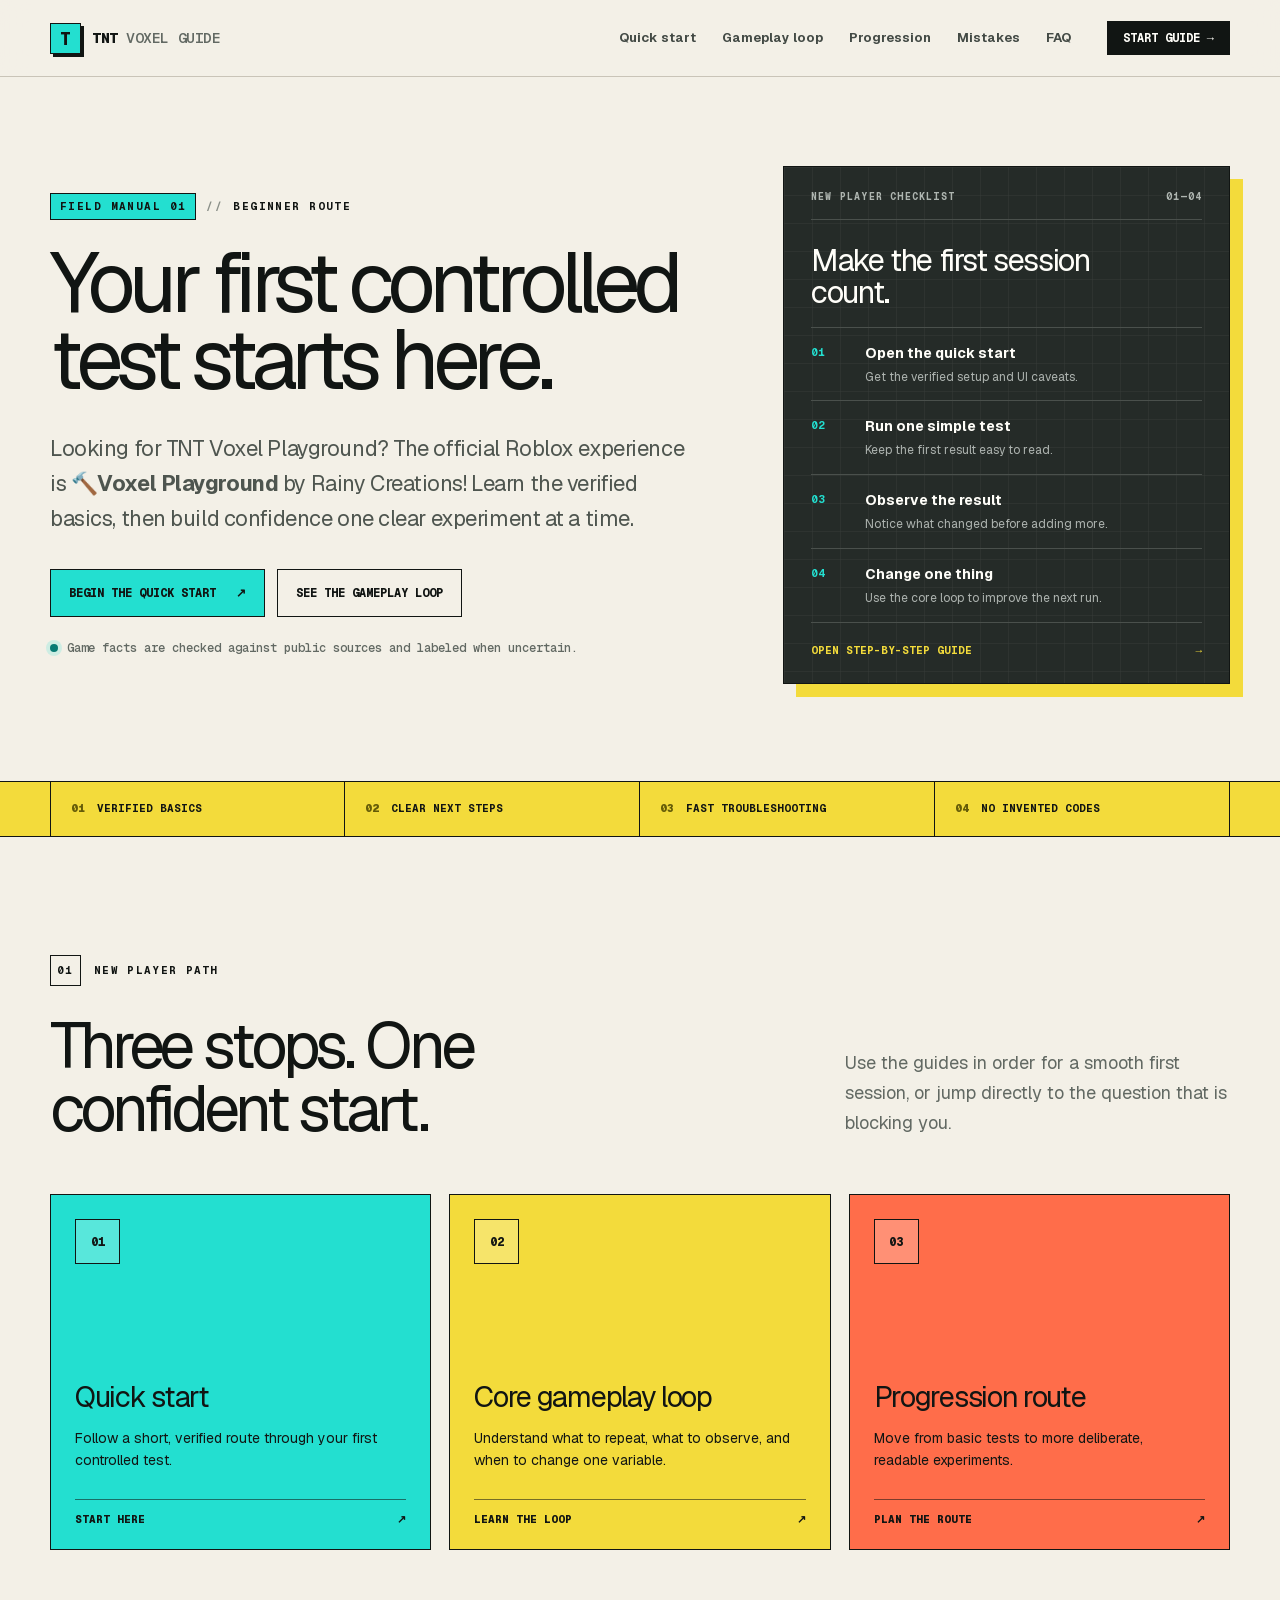
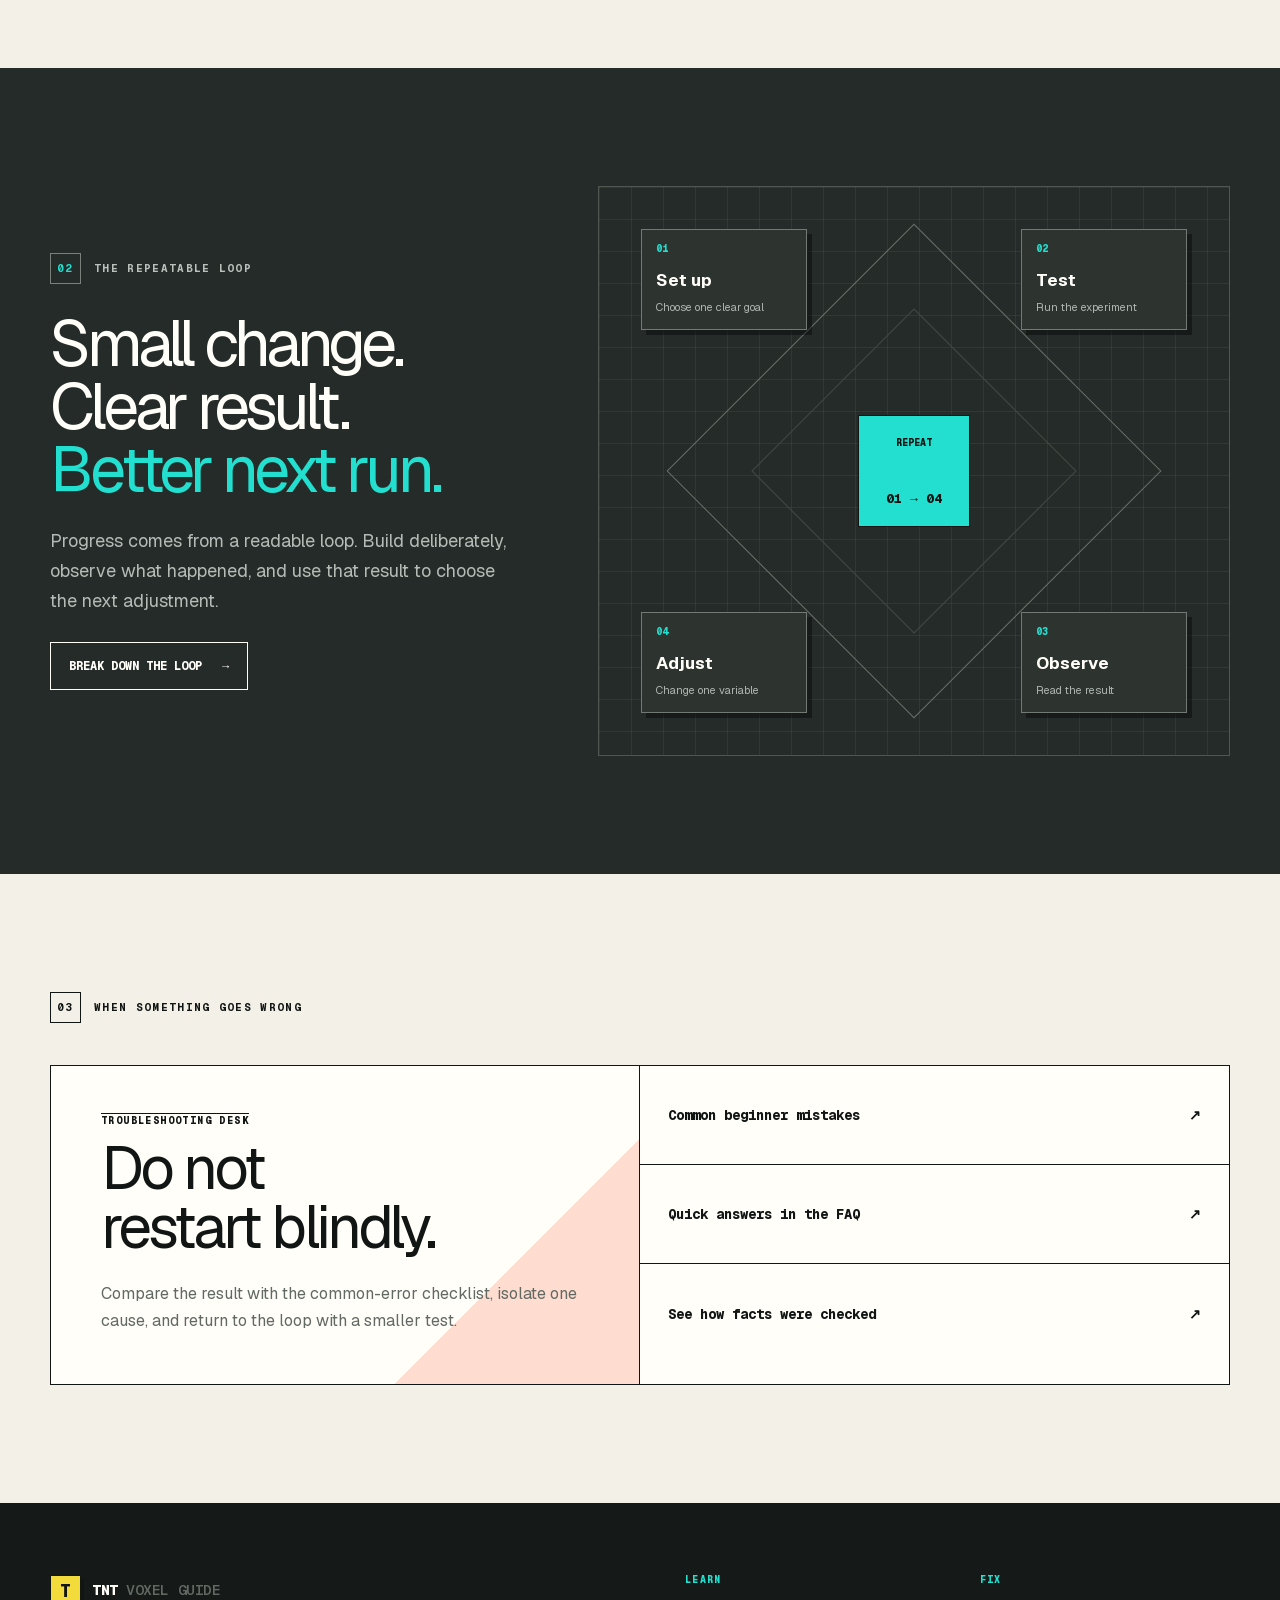
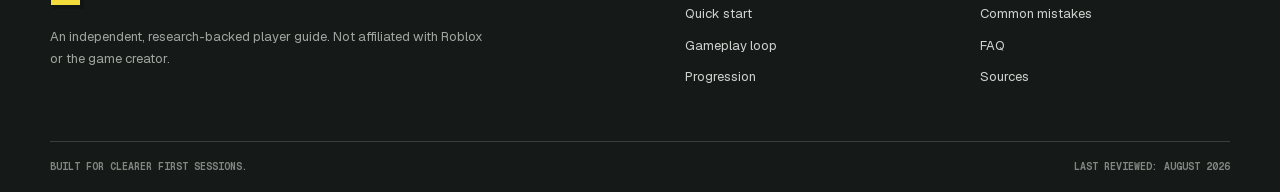
==== index.html @ 9cadee36 "deploy: publish TNT Voxel Playground guide" ====
<!DOCTYPE html><html lang="en"><head><meta charSet="utf-8"/><meta name="viewport" content="width=device-width, initial-scale=1"/><link rel="preload" href="/_next/static/media/797e433ab948586e-s.p.08e28id.o-okb.woff2" as="font" crossorigin="" type="font/woff2"/><link rel="preload" href="/_next/static/media/caa3a2e1cccd8315-s.p.09~u27dqhyhd6.woff2" as="font" crossorigin="" type="font/woff2"/><link rel="stylesheet" href="/_next/static/chunks/0y._sju4bj_2o.css" data-precedence="next"/><link rel="preload" as="script" fetchPriority="low" href="/_next/static/chunks/045g~0~zva_mv.js"/><script src="/_next/static/chunks/0dgq26a5_oy.a.js" async=""></script><script src="/_next/static/chunks/10u3y4bw1ayzs.js" async=""></script><script src="/_next/static/chunks/0au83~zq0~0pf.js" async=""></script><script src="/_next/static/chunks/turbopack-0brplz~x1vn87.js" async=""></script><script src="/_next/static/chunks/13h-0fd.p-1ga.js" async=""></script><script src="/_next/static/chunks/0d3shmwh5_nmn.js" async=""></script><meta name="next-size-adjust" content=""/><title>TNT Voxel Playground Beginner Guide</title><meta name="description" content="A research-backed beginner guide to TNT Voxel Playground, with a quick start, gameplay loop, progression path, common mistakes, and FAQ."/><meta name="keywords" content="TNT Voxel Playground,TNT Voxel Playground guide,TNT Voxel Playground wiki,TNT Voxel Playground beginner guide"/><meta name="robots" content="index, follow"/><link rel="canonical" href="https://tnt-voxel-playground.wiki/"/><meta property="og:title" content="TNT Voxel Playground Beginner Guide"/><meta property="og:description" content="Start with the verified basics, understand the core loop, and avoid common early mistakes."/><meta property="og:url" content="https://tnt-voxel-playground.wiki/"/><meta property="og:site_name" content="TNT Voxel Playground Wiki"/><meta property="og:image" content="https://tnt-voxel-playground.wiki/og.png"/><meta property="og:image:width" content="1672"/><meta property="og:image:height" content="941"/><meta property="og:image:alt" content="TNT Voxel Playground Beginner Field Guide"/><meta property="og:type" content="website"/><meta name="twitter:card" content="summary_large_image"/><meta name="twitter:title" content="TNT Voxel Playground Beginner Guide"/><meta name="twitter:description" content="A practical, research-backed route from first session to confident experiments."/><meta name="twitter:image" content="https://tnt-voxel-playground.wiki/og.png"/><script src="/_next/static/chunks/03~yq9q893hmn.js" noModule=""></script></head><body class="geist_a71539c9-module__T19VSG__variable geist_mono_8d43a2aa-module__8Li5zG__variable antialiased"><div hidden=""><!--$--><!--/$--></div><script type="application/ld+json">{"@context":"https://schema.org","@type":"WebSite","name":"TNT Voxel Playground Wiki","url":"https://tnt-voxel-playground.wiki/","description":"An independent, research-backed beginner guide to the Roblox experience 🔨Voxel Playground by Rainy Creations!"}</script><a class="skip-link" href="#main-content">Skip to guide</a><header class="site-header"><div class="shell header-inner"><a class="wordmark" aria-label="TNT Voxel Playground Wiki home" href="/"><span class="wordmark-mark" aria-hidden="true">T</span><span>TNT <b>Voxel Guide</b></span></a><nav class="desktop-nav" aria-label="Main navigation"><a href="/quick-start/">Quick start</a><a href="/gameplay-loop/">Gameplay loop</a><a href="/progression/">Progression</a><a href="/mistakes/">Mistakes</a><a href="/faq/">FAQ</a></nav><a class="header-cta" href="/quick-start/">Start guide <span aria-hidden="true">→</span></a></div><nav class="mobile-nav shell" aria-label="Mobile navigation"><a href="/quick-start/">Quick start</a><a href="/gameplay-loop/">Gameplay loop</a><a href="/progression/">Progression</a><a href="/mistakes/">Mistakes</a><a href="/faq/">FAQ</a></nav></header><main id="main-content"><section class="hero shell"><div class="hero-copy"><div class="eyebrow"><span>Field Manual 01</span><span>Beginner route</span></div><h1>Your first controlled test starts here.</h1><p class="hero-lede">Looking for TNT Voxel Playground? The official Roblox experience is <strong>🔨Voxel Playground</strong> by Rainy Creations! Learn the verified basics, then build confidence one clear experiment at a time.</p><div class="button-row"><a class="button button-primary" href="/quick-start/">Begin the quick start <span aria-hidden="true">↗</span></a><a class="button button-secondary" href="/gameplay-loop/">See the gameplay loop</a></div><p class="verification-line"><span class="status-dot" aria-hidden="true"></span>Game facts are checked against public sources and labeled when uncertain.</p></div><aside class="start-card" aria-labelledby="start-card-title"><div class="panel-topline"><span>New player checklist</span><span>01—04</span></div><h2 id="start-card-title">Make the first session count.</h2><ol class="checklist"><li><span>01</span><div><b>Open the quick start</b><small>Get the verified setup and UI caveats.</small></div></li><li><span>02</span><div><b>Run one simple test</b><small>Keep the first result easy to read.</small></div></li><li><span>03</span><div><b>Observe the result</b><small>Notice what changed before adding more.</small></div></li><li><span>04</span><div><b>Change one thing</b><small>Use the core loop to improve the next run.</small></div></li></ol><a class="text-link" href="/quick-start/">Open step-by-step guide <span aria-hidden="true">→</span></a></aside></section><section class="signal-band" aria-label="Guide features"><div class="shell signal-grid"><span><b>01</b> Verified basics</span><span><b>02</b> Clear next steps</span><span><b>03</b> Fast troubleshooting</span><span><b>04</b> No invented codes</span></div></section><section class="section shell" id="start-path"><div class="section-label"><span>01</span><b>New player path</b></div><div class="section-heading split-heading"><h2>Three stops. One confident start.</h2><p>Use the guides in order for a smooth first session, or jump directly to the question that is blocking you.</p></div><div class="path-grid"><a class="path-card path-cyan" href="/quick-start/"><div class="path-number">01</div><div><h3>Quick start</h3><p>Follow a short, verified route through your first controlled test.</p></div><span class="path-cta">Start here<!-- --> <b aria-hidden="true">↗</b></span></a><a class="path-card path-yellow" href="/gameplay-loop/"><div class="path-number">02</div><div><h3>Core gameplay loop</h3><p>Understand what to repeat, what to observe, and when to change one variable.</p></div><span class="path-cta">Learn the loop<!-- --> <b aria-hidden="true">↗</b></span></a><a class="path-card path-coral" href="/progression/"><div class="path-number">03</div><div><h3>Progression route</h3><p>Move from basic tests to more deliberate, readable experiments.</p></div><span class="path-cta">Plan the route<!-- --> <b aria-hidden="true">↗</b></span></a></div></section><section class="section section-dark"><div class="shell loop-layout"><div><div class="section-label inverted"><span>02</span><b>The repeatable loop</b></div><div class="section-heading"><h2>Small change.<br/>Clear result.<br/><em>Better next run.</em></h2><p>Progress comes from a readable loop. Build deliberately, observe what happened, and use that result to choose the next adjustment.</p></div><a class="button button-light" href="/gameplay-loop/">Break down the loop <span aria-hidden="true">→</span></a></div><div class="loop-diagram" role="img" aria-label="A four-step loop: set up, test, observe, adjust"><div class="loop-center"><span>Repeat</span><b>01 → 04</b></div><div class="loop-node node-1"><span>01</span><b>Set up</b><small>Choose one clear goal</small></div><div class="loop-node node-2"><span>02</span><b>Test</b><small>Run the experiment</small></div><div class="loop-node node-3"><span>03</span><b>Observe</b><small>Read the result</small></div><div class="loop-node node-4"><span>04</span><b>Adjust</b><small>Change one variable</small></div></div></div></section><section class="section shell"><div class="section-label"><span>03</span><b>When something goes wrong</b></div><div class="trouble-card"><div class="trouble-copy"><p class="overline">Troubleshooting desk</p><h2>Do not restart blindly.</h2><p>Compare the result with the common-error checklist, isolate one cause, and return to the loop with a smaller test.</p></div><div class="trouble-links"><a href="/mistakes/"><span>Common beginner mistakes</span><b aria-hidden="true">↗</b></a><a href="/faq/"><span>Quick answers in the FAQ</span><b aria-hidden="true">↗</b></a><a href="/sources/"><span>See how facts were checked</span><b aria-hidden="true">↗</b></a></div></div></section></main><!--$--><!--/$--><footer class="site-footer"><div class="shell footer-grid"><div><a class="wordmark footer-mark" href="/"><span class="wordmark-mark" aria-hidden="true">T</span><span>TNT <b>Voxel Guide</b></span></a><p>An independent, research-backed player guide. Not affiliated with Roblox or the game creator.</p></div><div class="footer-links"><div><b>Learn</b><a href="/quick-start/">Quick start</a><a href="/gameplay-loop/">Gameplay loop</a><a href="/progression/">Progression</a></div><div><b>Fix</b><a href="/mistakes/">Common mistakes</a><a href="/faq/">FAQ</a><a href="/sources/">Sources</a></div></div></div><div class="shell footer-bottom"><span>Built for clearer first sessions.</span><span>Last reviewed: August 2026</span></div></footer><script src="/_next/static/chunks/045g~0~zva_mv.js" id="_R_" async=""></script><script>(self.__next_f=self.__next_f||[]).push([0])</script><script>self.__next_f.push([1,"1:\"$Sreact.fragment\"\n2:I[22016,[\"/_next/static/chunks/13h-0fd.p-1ga.js\",\"/_next/static/chunks/0d3shmwh5_nmn.js\"],\"\"]\n3:I[39756,[\"/_next/static/chunks/13h-0fd.p-1ga.js\",\"/_next/static/chunks/0d3shmwh5_nmn.js\"],\"default\"]\n4:I[37457,[\"/_next/static/chunks/13h-0fd.p-1ga.js\",\"/_next/static/chunks/0d3shmwh5_nmn.js\"],\"default\"]\na:I[68027,[\"/_next/static/chunks/13h-0fd.p-1ga.js\",\"/_next/static/chunks/0d3shmwh5_nmn.js\"],\"default\",1]\n:HL[\"/_next/static/chunks/0y._sju4bj_2o.css\",\"style\"]\n:HL[\"/_next/static/media/797e433ab948586e-s.p.08e28id.o-okb.woff2\",\"font\",{\"crossOrigin\":\"\",\"type\":\"font/woff2\"}]\n:HL[\"/_next/static/media/caa3a2e1cccd8315-s.p.09~u27dqhyhd6.woff2\",\"font\",{\"crossOrigin\":\"\",\"type\":\"font/woff2\"}]\n"])</script><script>self.__next_f.push([1,"0:{\"P\":null,\"c\":[\"\",\"\"],\"q\":\"\",\"i\":false,\"f\":[[[\"\",{\"children\":[\"__PAGE__\",{}]},\"$undefined\",\"$undefined\",16],[[\"$\",\"$1\",\"c\",{\"children\":[[[\"$\",\"link\",\"0\",{\"rel\":\"stylesheet\",\"href\":\"/_next/static/chunks/0y._sju4bj_2o.css\",\"precedence\":\"next\",\"crossOrigin\":\"$undefined\",\"nonce\":\"$undefined\"}],[\"$\",\"script\",\"script-0\",{\"src\":\"/_next/static/chunks/13h-0fd.p-1ga.js\",\"async\":true,\"nonce\":\"$undefined\"}],[\"$\",\"script\",\"script-1\",{\"src\":\"/_next/static/chunks/0d3shmwh5_nmn.js\",\"async\":true,\"nonce\":\"$undefined\"}]],[\"$\",\"html\",null,{\"lang\":\"en\",\"children\":[\"$\",\"body\",null,{\"className\":\"geist_a71539c9-module__T19VSG__variable geist_mono_8d43a2aa-module__8Li5zG__variable antialiased\",\"children\":[[\"$\",\"script\",null,{\"type\":\"application/ld+json\",\"dangerouslySetInnerHTML\":{\"__html\":\"{\\\"@context\\\":\\\"https://schema.org\\\",\\\"@type\\\":\\\"WebSite\\\",\\\"name\\\":\\\"TNT Voxel Playground Wiki\\\",\\\"url\\\":\\\"https://tnt-voxel-playground.wiki/\\\",\\\"description\\\":\\\"An independent, research-backed beginner guide to the Roblox experience 🔨Voxel Playground by Rainy Creations!\\\"}\"}}],[\"$\",\"a\",null,{\"className\":\"skip-link\",\"href\":\"#main-content\",\"children\":\"Skip to guide\"}],[\"$\",\"header\",null,{\"className\":\"site-header\",\"children\":[[\"$\",\"div\",null,{\"className\":\"shell header-inner\",\"children\":[[\"$\",\"$L2\",null,{\"className\":\"wordmark\",\"href\":\"/\",\"aria-label\":\"TNT Voxel Playground Wiki home\",\"children\":[[\"$\",\"span\",null,{\"className\":\"wordmark-mark\",\"aria-hidden\":\"true\",\"children\":\"T\"}],[\"$\",\"span\",null,{\"children\":[\"TNT \",[\"$\",\"b\",null,{\"children\":\"Voxel Guide\"}]]}]]}],[\"$\",\"nav\",null,{\"className\":\"desktop-nav\",\"aria-label\":\"Main navigation\",\"children\":[[\"$\",\"$L2\",\"/quick-start\",{\"href\":\"/quick-start\",\"children\":\"Quick start\"}],[\"$\",\"$L2\",\"/gameplay-loop\",{\"href\":\"/gameplay-loop\",\"children\":\"Gameplay loop\"}],[\"$\",\"$L2\",\"/progression\",{\"href\":\"/progression\",\"children\":\"Progression\"}],[\"$\",\"$L2\",\"/mistakes\",{\"href\":\"/mistakes\",\"children\":\"Mistakes\"}],[\"$\",\"$L2\",\"/faq\",{\"href\":\"/faq\",\"children\":\"FAQ\"}]]}],[\"$\",\"$L2\",null,{\"className\":\"header-cta\",\"href\":\"/quick-start\",\"children\":[\"Start guide \",[\"$\",\"span\",null,{\"aria-hidden\":\"true\",\"children\":\"→\"}]]}]]}],[\"$\",\"nav\",null,{\"className\":\"mobile-nav shell\",\"aria-label\":\"Mobile navigation\",\"children\":[[\"$\",\"$L2\",\"/quick-start\",{\"href\":\"/quick-start\",\"children\":\"Quick start\"}],[\"$\",\"$L2\",\"/gameplay-loop\",{\"href\":\"/gameplay-loop\",\"children\":\"Gameplay loop\"}],[\"$\",\"$L2\",\"/progression\",{\"href\":\"/progression\",\"children\":\"Progression\"}],[\"$\",\"$L2\",\"/mistakes\",{\"href\":\"/mistakes\",\"children\":\"Mistakes\"}],[\"$\",\"$L2\",\"/faq\",{\"href\":\"/faq\",\"children\":\"FAQ\"}]]}]]}],[\"$\",\"$L3\",null,{\"parallelRouterKey\":\"children\",\"error\":\"$undefined\",\"errorStyles\":\"$undefined\",\"errorScripts\":\"$undefined\",\"template\":[\"$\",\"$L4\",null,{}],\"templateStyles\":\"$undefined\",\"templateScripts\":\"$undefined\",\"notFound\":[[[\"$\",\"title\",null,{\"children\":\"404: This page could not be found.\"}],[\"$\",\"div\",null,{\"style\":{\"fontFamily\":\"system-ui,\\\"Segoe UI\\\",Roboto,Helvetica,Arial,sans-serif,\\\"Apple Color Emoji\\\",\\\"Segoe UI Emoji\\\"\",\"height\":\"100vh\",\"textAlign\":\"center\",\"display\":\"flex\",\"flexDirection\":\"column\",\"alignItems\":\"center\",\"justifyContent\":\"center\"},\"children\":[\"$\",\"div\",null,{\"children\":[[\"$\",\"style\",null,{\"dangerouslySetInnerHTML\":{\"__html\":\"body{color:#000;background:#fff;margin:0}.next-error-h1{border-right:1px solid rgba(0,0,0,.3)}@media (prefers-color-scheme:dark){body{color:#fff;background:#000}.next-error-h1{border-right:1px solid rgba(255,255,255,.3)}}\"}}],[\"$\",\"h1\",null,{\"className\":\"next-error-h1\",\"style\":{\"display\":\"inline-block\",\"margin\":\"0 20px 0 0\",\"padding\":\"0 23px 0 0\",\"fontSize\":24,\"fontWeight\":500,\"verticalAlign\":\"top\",\"lineHeight\":\"49px\"},\"children\":404}],[\"$\",\"div\",null,{\"style\":{\"display\":\"inline-block\"},\"children\":[\"$\",\"h2\",null,{\"style\":{\"fontSize\":14,\"fontWeight\":400,\"lineHeight\":\"49px\",\"margin\":0},\"children\":\"This page could not be found.\"}]}]]}]}]],[]],\"forbidden\":\"$undefined\",\"unauthorized\":\"$undefined\"}],[\"$\",\"footer\",null,{\"className\":\"site-footer\",\"children\":[[\"$\",\"div\",null,{\"className\":\"shell footer-grid\",\"children\":[[\"$\",\"div\",null,{\"children\":[[\"$\",\"$L2\",null,{\"className\":\"wordmark footer-mark\",\"href\":\"/\",\"children\":[[\"$\",\"span\",null,{\"className\":\"wordmark-mark\",\"aria-hidden\":\"true\",\"children\":\"T\"}],[\"$\",\"span\",null,{\"children\":[\"TNT \",[\"$\",\"b\",null,{\"children\":\"Voxel Guide\"}]]}]]}],[\"$\",\"p\",null,{\"children\":\"An independent, research-backed player guide. Not affiliated with Roblox or the game creator.\"}]]}],[\"$\",\"div\",null,{\"className\":\"footer-links\",\"children\":[[\"$\",\"div\",null,{\"children\":[[\"$\",\"b\",null,{\"children\":\"Learn\"}],[\"$\",\"$L2\",null,{\"href\":\"/quick-start\",\"children\":\"Quick start\"}],[\"$\",\"$L2\",null,{\"href\":\"/gameplay-loop\",\"children\":\"Gameplay loop\"}],\"$L5\"]}],\"$L6\"]}]]}],\"$L7\"]}]]}]}]]}],{\"children\":[\"$L8\",{},null,false,null]},null,false,null],\"$L9\",false]],\"m\":\"$undefined\",\"G\":[\"$a\",[\"$Lb\"]],\"S\":true,\"h\":null,\"s\":\"$undefined\",\"l\":\"$undefined\",\"p\":\"$undefined\",\"d\":\"$undefined\",\"b\":\"ycoaXmbEL2CIJA_mZjIv6\"}\n"])</script><script>self.__next_f.push([1,"12:I[97367,[\"/_next/static/chunks/13h-0fd.p-1ga.js\",\"/_next/static/chunks/0d3shmwh5_nmn.js\"],\"ViewportBoundary\"]\n14:I[97367,[\"/_next/static/chunks/13h-0fd.p-1ga.js\",\"/_next/static/chunks/0d3shmwh5_nmn.js\"],\"MetadataBoundary\"]\n15:\"$Sreact.suspense\"\n5:[\"$\",\"$L2\",null,{\"href\":\"/progression\",\"children\":\"Progression\"}]\n6:[\"$\",\"div\",null,{\"children\":[[\"$\",\"b\",null,{\"children\":\"Fix\"}],[\"$\",\"$L2\",null,{\"href\":\"/mistakes\",\"children\":\"Common mistakes\"}],[\"$\",\"$L2\",null,{\"href\":\"/faq\",\"children\":\"FAQ\"}],[\"$\",\"$L2\",null,{\"href\":\"/sources\",\"children\":\"Sources\"}]]}]\n7:[\"$\",\"div\",null,{\"className\":\"shell footer-bottom\",\"children\":[[\"$\",\"span\",null,{\"children\":\"Built for clearer first sessions.\"}],[\"$\",\"span\",null,{\"children\":\"Last reviewed: August 2026\"}]]}]\n"])</script><script>self.__next_f.push([1,"8:[\"$\",\"$1\",\"c\",{\"children\":[[\"$\",\"main\",null,{\"id\":\"main-content\",\"children\":[[\"$\",\"section\",null,{\"className\":\"hero shell\",\"children\":[[\"$\",\"div\",null,{\"className\":\"hero-copy\",\"children\":[[\"$\",\"div\",null,{\"className\":\"eyebrow\",\"children\":[[\"$\",\"span\",null,{\"children\":\"Field Manual 01\"}],[\"$\",\"span\",null,{\"children\":\"Beginner route\"}]]}],[\"$\",\"h1\",null,{\"children\":\"Your first controlled test starts here.\"}],[\"$\",\"p\",null,{\"className\":\"hero-lede\",\"children\":[\"Looking for TNT Voxel Playground? The official Roblox experience is \",[\"$\",\"strong\",null,{\"children\":\"🔨Voxel Playground\"}],\" by Rainy Creations! Learn the verified basics, then build confidence one clear experiment at a time.\"]}],[\"$\",\"div\",null,{\"className\":\"button-row\",\"children\":[[\"$\",\"$L2\",null,{\"className\":\"button button-primary\",\"href\":\"/quick-start\",\"children\":[\"Begin the quick start \",[\"$\",\"span\",null,{\"aria-hidden\":\"true\",\"children\":\"↗\"}]]}],[\"$\",\"$L2\",null,{\"className\":\"button button-secondary\",\"href\":\"/gameplay-loop\",\"children\":\"See the gameplay loop\"}]]}],[\"$\",\"p\",null,{\"className\":\"verification-line\",\"children\":[[\"$\",\"span\",null,{\"className\":\"status-dot\",\"aria-hidden\":\"true\"}],\"Game facts are checked against public sources and labeled when uncertain.\"]}]]}],[\"$\",\"aside\",null,{\"className\":\"start-card\",\"aria-labelledby\":\"start-card-title\",\"children\":[[\"$\",\"div\",null,{\"className\":\"panel-topline\",\"children\":[[\"$\",\"span\",null,{\"children\":\"New player checklist\"}],[\"$\",\"span\",null,{\"children\":\"01—04\"}]]}],[\"$\",\"h2\",null,{\"id\":\"start-card-title\",\"children\":\"Make the first session count.\"}],[\"$\",\"ol\",null,{\"className\":\"checklist\",\"children\":[[\"$\",\"li\",null,{\"children\":[[\"$\",\"span\",null,{\"children\":\"01\"}],[\"$\",\"div\",null,{\"children\":[[\"$\",\"b\",null,{\"children\":\"Open the quick start\"}],[\"$\",\"small\",null,{\"children\":\"Get the verified setup and UI caveats.\"}]]}]]}],[\"$\",\"li\",null,{\"children\":[[\"$\",\"span\",null,{\"children\":\"02\"}],[\"$\",\"div\",null,{\"children\":[[\"$\",\"b\",null,{\"children\":\"Run one simple test\"}],[\"$\",\"small\",null,{\"children\":\"Keep the first result easy to read.\"}]]}]]}],[\"$\",\"li\",null,{\"children\":[[\"$\",\"span\",null,{\"children\":\"03\"}],[\"$\",\"div\",null,{\"children\":[[\"$\",\"b\",null,{\"children\":\"Observe the result\"}],[\"$\",\"small\",null,{\"children\":\"Notice what changed before adding more.\"}]]}]]}],[\"$\",\"li\",null,{\"children\":[[\"$\",\"span\",null,{\"children\":\"04\"}],[\"$\",\"div\",null,{\"children\":[[\"$\",\"b\",null,{\"children\":\"Change one thing\"}],[\"$\",\"small\",null,{\"children\":\"Use the core loop to improve the next run.\"}]]}]]}]]}],[\"$\",\"$L2\",null,{\"className\":\"text-link\",\"href\":\"/quick-start\",\"children\":[\"Open step-by-step guide \",[\"$\",\"span\",null,{\"aria-hidden\":\"true\",\"children\":\"→\"}]]}]]}]]}],[\"$\",\"section\",null,{\"className\":\"signal-band\",\"aria-label\":\"Guide features\",\"children\":[\"$\",\"div\",null,{\"className\":\"shell signal-grid\",\"children\":[[\"$\",\"span\",null,{\"children\":[[\"$\",\"b\",null,{\"children\":\"01\"}],\" Verified basics\"]}],[\"$\",\"span\",null,{\"children\":[[\"$\",\"b\",null,{\"children\":\"02\"}],\" Clear next steps\"]}],[\"$\",\"span\",null,{\"children\":[[\"$\",\"b\",null,{\"children\":\"03\"}],\" Fast troubleshooting\"]}],[\"$\",\"span\",null,{\"children\":[[\"$\",\"b\",null,{\"children\":\"04\"}],\" No invented codes\"]}]]}]}],[\"$\",\"section\",null,{\"className\":\"section shell\",\"id\":\"start-path\",\"children\":[[\"$\",\"div\",null,{\"className\":\"section-label\",\"children\":[[\"$\",\"span\",null,{\"children\":\"01\"}],[\"$\",\"b\",null,{\"children\":\"New player path\"}]]}],[\"$\",\"div\",null,{\"className\":\"section-heading split-heading\",\"children\":[[\"$\",\"h2\",null,{\"children\":\"Three stops. One confident start.\"}],[\"$\",\"p\",null,{\"children\":\"Use the guides in order for a smooth first session, or jump directly to the question that is blocking you.\"}]]}],[\"$\",\"div\",null,{\"className\":\"path-grid\",\"children\":[[\"$\",\"$L2\",\"/quick-start\",{\"className\":\"path-card path-cyan\",\"href\":\"/quick-start\",\"children\":[[\"$\",\"div\",null,{\"className\":\"path-number\",\"children\":\"01\"}],[\"$\",\"div\",null,{\"children\":[[\"$\",\"h3\",null,{\"children\":\"Quick start\"}],[\"$\",\"p\",null,{\"children\":\"Follow a short, verified route through your first controlled test.\"}]]}],[\"$\",\"span\",null,{\"className\":\"path-cta\",\"children\":[\"Start here\",\" \",[\"$\",\"b\",null,{\"aria-hidden\":\"true\",\"children\":\"↗\"}]]}]]}],[\"$\",\"$L2\",\"/gameplay-loop\",{\"className\":\"path-card path-yellow\",\"href\":\"/gameplay-loop\",\"children\":[[\"$\",\"div\",null,{\"className\":\"path-number\",\"children\":\"02\"}],[\"$\",\"div\",null,{\"children\":[[\"$\",\"h3\",null,{\"children\":\"Core gameplay loop\"}],[\"$\",\"p\",null,{\"children\":\"Understand what to repeat, what to observe, and when to change one variable.\"}]]}],[\"$\",\"span\",null,{\"className\":\"path-cta\",\"children\":[\"Learn the loop\",\" \",[\"$\",\"b\",null,{\"aria-hidden\":\"true\",\"children\":\"↗\"}]]}]]}],[\"$\",\"$L2\",\"/progression\",{\"className\":\"path-card path-coral\",\"href\":\"/progression\",\"children\":[\"$Lc\",\"$Ld\",\"$Le\"]}]]}]]}],\"$Lf\",\"$L10\"]}],null,\"$L11\"]}]\n"])</script><script>self.__next_f.push([1,"9:[\"$\",\"$1\",\"h\",{\"children\":[null,[\"$\",\"$L12\",null,{\"children\":\"$L13\"}],[\"$\",\"div\",null,{\"hidden\":true,\"children\":[\"$\",\"$L14\",null,{\"children\":[\"$\",\"$15\",null,{\"name\":\"Next.Metadata\",\"children\":\"$L16\"}]}]}],[\"$\",\"meta\",null,{\"name\":\"next-size-adjust\",\"content\":\"\"}]]}]\nb:[\"$\",\"link\",\"0\",{\"rel\":\"stylesheet\",\"href\":\"/_next/static/chunks/0y._sju4bj_2o.css\",\"precedence\":\"next\",\"crossOrigin\":\"$undefined\",\"nonce\":\"$undefined\"}]\n"])</script><script>self.__next_f.push([1,"17:I[97367,[\"/_next/static/chunks/13h-0fd.p-1ga.js\",\"/_next/static/chunks/0d3shmwh5_nmn.js\"],\"OutletBoundary\"]\nc:[\"$\",\"div\",null,{\"className\":\"path-number\",\"children\":\"03\"}]\nd:[\"$\",\"div\",null,{\"children\":[[\"$\",\"h3\",null,{\"children\":\"Progression route\"}],[\"$\",\"p\",null,{\"children\":\"Move from basic tests to more deliberate, readable experiments.\"}]]}]\ne:[\"$\",\"span\",null,{\"className\":\"path-cta\",\"children\":[\"Plan the route\",\" \",[\"$\",\"b\",null,{\"aria-hidden\":\"true\",\"children\":\"↗\"}]]}]\n"])</script><script>self.__next_f.push([1,"f:[\"$\",\"section\",null,{\"className\":\"section section-dark\",\"children\":[\"$\",\"div\",null,{\"className\":\"shell loop-layout\",\"children\":[[\"$\",\"div\",null,{\"children\":[[\"$\",\"div\",null,{\"className\":\"section-label inverted\",\"children\":[[\"$\",\"span\",null,{\"children\":\"02\"}],[\"$\",\"b\",null,{\"children\":\"The repeatable loop\"}]]}],[\"$\",\"div\",null,{\"className\":\"section-heading\",\"children\":[[\"$\",\"h2\",null,{\"children\":[\"Small change.\",[\"$\",\"br\",null,{}],\"Clear result.\",[\"$\",\"br\",null,{}],[\"$\",\"em\",null,{\"children\":\"Better next run.\"}]]}],[\"$\",\"p\",null,{\"children\":\"Progress comes from a readable loop. Build deliberately, observe what happened, and use that result to choose the next adjustment.\"}]]}],[\"$\",\"$L2\",null,{\"className\":\"button button-light\",\"href\":\"/gameplay-loop\",\"children\":[\"Break down the loop \",[\"$\",\"span\",null,{\"aria-hidden\":\"true\",\"children\":\"→\"}]]}]]}],[\"$\",\"div\",null,{\"className\":\"loop-diagram\",\"role\":\"img\",\"aria-label\":\"A four-step loop: set up, test, observe, adjust\",\"children\":[[\"$\",\"div\",null,{\"className\":\"loop-center\",\"children\":[[\"$\",\"span\",null,{\"children\":\"Repeat\"}],[\"$\",\"b\",null,{\"children\":\"01 → 04\"}]]}],[\"$\",\"div\",null,{\"className\":\"loop-node node-1\",\"children\":[[\"$\",\"span\",null,{\"children\":\"01\"}],[\"$\",\"b\",null,{\"children\":\"Set up\"}],[\"$\",\"small\",null,{\"children\":\"Choose one clear goal\"}]]}],[\"$\",\"div\",null,{\"className\":\"loop-node node-2\",\"children\":[[\"$\",\"span\",null,{\"children\":\"02\"}],[\"$\",\"b\",null,{\"children\":\"Test\"}],[\"$\",\"small\",null,{\"children\":\"Run the experiment\"}]]}],[\"$\",\"div\",null,{\"className\":\"loop-node node-3\",\"children\":[[\"$\",\"span\",null,{\"children\":\"03\"}],[\"$\",\"b\",null,{\"children\":\"Observe\"}],[\"$\",\"small\",null,{\"children\":\"Read the result\"}]]}],[\"$\",\"div\",null,{\"className\":\"loop-node node-4\",\"children\":[[\"$\",\"span\",null,{\"children\":\"04\"}],[\"$\",\"b\",null,{\"children\":\"Adjust\"}],[\"$\",\"small\",null,{\"children\":\"Change one variable\"}]]}]]}]]}]}]\n"])</script><script>self.__next_f.push([1,"10:[\"$\",\"section\",null,{\"className\":\"section shell\",\"children\":[[\"$\",\"div\",null,{\"className\":\"section-label\",\"children\":[[\"$\",\"span\",null,{\"children\":\"03\"}],[\"$\",\"b\",null,{\"children\":\"When something goes wrong\"}]]}],[\"$\",\"div\",null,{\"className\":\"trouble-card\",\"children\":[[\"$\",\"div\",null,{\"className\":\"trouble-copy\",\"children\":[[\"$\",\"p\",null,{\"className\":\"overline\",\"children\":\"Troubleshooting desk\"}],[\"$\",\"h2\",null,{\"children\":\"Do not restart blindly.\"}],[\"$\",\"p\",null,{\"children\":\"Compare the result with the common-error checklist, isolate one cause, and return to the loop with a smaller test.\"}]]}],[\"$\",\"div\",null,{\"className\":\"trouble-links\",\"children\":[[\"$\",\"$L2\",null,{\"href\":\"/mistakes\",\"children\":[[\"$\",\"span\",null,{\"children\":\"Common beginner mistakes\"}],[\"$\",\"b\",null,{\"aria-hidden\":\"true\",\"children\":\"↗\"}]]}],[\"$\",\"$L2\",null,{\"href\":\"/faq\",\"children\":[[\"$\",\"span\",null,{\"children\":\"Quick answers in the FAQ\"}],[\"$\",\"b\",null,{\"aria-hidden\":\"true\",\"children\":\"↗\"}]]}],[\"$\",\"$L2\",null,{\"href\":\"/sources\",\"children\":[[\"$\",\"span\",null,{\"children\":\"See how facts were checked\"}],[\"$\",\"b\",null,{\"aria-hidden\":\"true\",\"children\":\"↗\"}]]}]]}]]}]]}]\n11:[\"$\",\"$L17\",null,{\"children\":[\"$\",\"$15\",null,{\"name\":\"Next.MetadataOutlet\",\"children\":\"$@18\"}]}]\n"])</script><script>self.__next_f.push([1,"13:[[\"$\",\"meta\",\"0\",{\"charSet\":\"utf-8\"}],[\"$\",\"meta\",\"1\",{\"name\":\"viewport\",\"content\":\"width=device-width, initial-scale=1\"}]]\n"])</script><script>self.__next_f.push([1,"16:[[\"$\",\"title\",\"0\",{\"children\":\"TNT Voxel Playground Beginner Guide\"}],[\"$\",\"meta\",\"1\",{\"name\":\"description\",\"content\":\"A research-backed beginner guide to TNT Voxel Playground, with a quick start, gameplay loop, progression path, common mistakes, and FAQ.\"}],[\"$\",\"meta\",\"2\",{\"name\":\"keywords\",\"content\":\"TNT Voxel Playground,TNT Voxel Playground guide,TNT Voxel Playground wiki,TNT Voxel Playground beginner guide\"}],[\"$\",\"meta\",\"3\",{\"name\":\"robots\",\"content\":\"index, follow\"}],[\"$\",\"link\",\"4\",{\"rel\":\"canonical\",\"href\":\"https://tnt-voxel-playground.wiki/\"}],[\"$\",\"meta\",\"5\",{\"property\":\"og:title\",\"content\":\"TNT Voxel Playground Beginner Guide\"}],[\"$\",\"meta\",\"6\",{\"property\":\"og:description\",\"content\":\"Start with the verified basics, understand the core loop, and avoid common early mistakes.\"}],[\"$\",\"meta\",\"7\",{\"property\":\"og:url\",\"content\":\"https://tnt-voxel-playground.wiki/\"}],[\"$\",\"meta\",\"8\",{\"property\":\"og:site_name\",\"content\":\"TNT Voxel Playground Wiki\"}],[\"$\",\"meta\",\"9\",{\"property\":\"og:image\",\"content\":\"https://tnt-voxel-playground.wiki/og.png\"}],[\"$\",\"meta\",\"10\",{\"property\":\"og:image:width\",\"content\":\"1672\"}],[\"$\",\"meta\",\"11\",{\"property\":\"og:image:height\",\"content\":\"941\"}],[\"$\",\"meta\",\"12\",{\"property\":\"og:image:alt\",\"content\":\"TNT Voxel Playground Beginner Field Guide\"}],[\"$\",\"meta\",\"13\",{\"property\":\"og:type\",\"content\":\"website\"}],[\"$\",\"meta\",\"14\",{\"name\":\"twitter:card\",\"content\":\"summary_large_image\"}],[\"$\",\"meta\",\"15\",{\"name\":\"twitter:title\",\"content\":\"TNT Voxel Playground Beginner Guide\"}],[\"$\",\"meta\",\"16\",{\"name\":\"twitter:description\",\"content\":\"A practical, research-backed route from first session to confident experiments.\"}],[\"$\",\"meta\",\"17\",{\"name\":\"twitter:image\",\"content\":\"https://tnt-voxel-playground.wiki/og.png\"}]]\n"])</script><script>self.__next_f.push([1,"18:null\n"])</script></body></html>
---- _next/static/chunks/0y._sju4bj_2o.css ----
@font-face{font-family:Geist;font-style:normal;font-weight:100 900;font-display:swap;src:url(../media/fef07dbb0973bf53-s.12tyk43_3sh9u.woff2)format("woff2");unicode-range:U+460-52F,U+1C80-1C8A,U+20B4,U+2DE0-2DFF,U+A640-A69F,U+FE2E-FE2F}@font-face{font-family:Geist;font-style:normal;font-weight:100 900;font-display:swap;src:url(../media/8a480f0b521d4e75-s.0jzbimsg8vl84.woff2)format("woff2");unicode-range:U+301,U+400-45F,U+490-491,U+4B0-4B1,U+2116}@font-face{font-family:Geist;font-style:normal;font-weight:100 900;font-display:swap;src:url(../media/53b9e256198e5412-s.0-wfv7uh4i7h9.woff2)format("woff2");unicode-range:U+102-103,U+110-111,U+128-129,U+168-169,U+1A0-1A1,U+1AF-1B0,U+300-301,U+303-304,U+308-309,U+323,U+329,U+1EA0-1EF9,U+20AB}@font-face{font-family:Geist;font-style:normal;font-weight:100 900;font-display:swap;src:url(../media/7178b3e590c64307-s.0nx0ww8fni_q3.woff2)format("woff2");unicode-range:U+100-2BA,U+2BD-2C5,U+2C7-2CC,U+2CE-2D7,U+2DD-2FF,U+304,U+308,U+329,U+1D00-1DBF,U+1E00-1E9F,U+1EF2-1EFF,U+2020,U+20A0-20AB,U+20AD-20C0,U+2113,U+2C60-2C7F,U+A720-A7FF}@font-face{font-family:Geist;font-style:normal;font-weight:100 900;font-display:swap;src:url(../media/caa3a2e1cccd8315-s.p.09~u27dqhyhd6.woff2)format("woff2");unicode-range:U+??,U+131,U+152-153,U+2BB-2BC,U+2C6,U+2DA,U+2DC,U+304,U+308,U+329,U+2000-206F,U+20AC,U+2122,U+2191,U+2193,U+2212,U+2215,U+FEFF,U+FFFD}@font-face{font-family:Geist Fallback;src:local(Arial);ascent-override:95.94%;descent-override:28.16%;line-gap-override:0.0%;size-adjust:104.76%}.geist_a71539c9-module__T19VSG__className{font-family:Geist,Geist Fallback;font-style:normal}.geist_a71539c9-module__T19VSG__variable{--font-geist-sans:"Geist", "Geist Fallback"}
@font-face{font-family:Geist Mono;font-style:normal;font-weight:100 900;font-display:swap;src:url(../media/5ce348bf30bf5439-s.0zgw-jeven.3w.woff2)format("woff2");unicode-range:U+460-52F,U+1C80-1C8A,U+20B4,U+2DE0-2DFF,U+A640-A69F,U+FE2E-FE2F}@font-face{font-family:Geist Mono;font-style:normal;font-weight:100 900;font-display:swap;src:url(../media/4fa387ec64143e14-s.0wkzw~je483f-.woff2)format("woff2");unicode-range:U+301,U+400-45F,U+490-491,U+4B0-4B1,U+2116}@font-face{font-family:Geist Mono;font-style:normal;font-weight:100 900;font-display:swap;src:url(../media/6306c77e7c8268e4-s.0rhz0arwfsn~5.woff2)format("woff2");unicode-range:U+2000-2001,U+2004-2008,U+200A,U+23B8-23BD,U+2500-259F}@font-face{font-family:Geist Mono;font-style:normal;font-weight:100 900;font-display:swap;src:url(../media/7d817b4c03b0c5f1-s.0l76wvqk9d84w.woff2)format("woff2");unicode-range:U+102-103,U+110-111,U+128-129,U+168-169,U+1A0-1A1,U+1AF-1B0,U+300-301,U+303-304,U+308-309,U+323,U+329,U+1EA0-1EF9,U+20AB}@font-face{font-family:Geist Mono;font-style:normal;font-weight:100 900;font-display:swap;src:url(../media/bbc41e54d2fcbd21-s.0k4k9394f2q-k.woff2)format("woff2");unicode-range:U+100-2BA,U+2BD-2C5,U+2C7-2CC,U+2CE-2D7,U+2DD-2FF,U+304,U+308,U+329,U+1D00-1DBF,U+1E00-1E9F,U+1EF2-1EFF,U+2020,U+20A0-20AB,U+20AD-20C0,U+2113,U+2C60-2C7F,U+A720-A7FF}@font-face{font-family:Geist Mono;font-style:normal;font-weight:100 900;font-display:swap;src:url(../media/797e433ab948586e-s.p.08e28id.o-okb.woff2)format("woff2");unicode-range:U+??,U+131,U+152-153,U+2BB-2BC,U+2C6,U+2DA,U+2DC,U+304,U+308,U+329,U+2000-206F,U+20AC,U+2122,U+2191,U+2193,U+2212,U+2215,U+FEFF,U+FFFD}@font-face{font-family:Geist Mono Fallback;src:local(Arial);ascent-override:74.67%;descent-override:21.92%;line-gap-override:0.0%;size-adjust:134.59%}.geist_mono_8d43a2aa-module__8Li5zG__className{font-family:Geist Mono,Geist Mono Fallback;font-style:normal}.geist_mono_8d43a2aa-module__8Li5zG__variable{--font-geist-mono:"Geist Mono", "Geist Mono Fallback"}
@layer theme{:root,:host{--font-sans:ui-sans-serif, system-ui, sans-serif, "Apple Color Emoji", "Segoe UI Emoji", "Segoe UI Symbol", "Noto Color Emoji";--font-mono:ui-monospace, SFMono-Regular, Menlo, Monaco, Consolas, "Liberation Mono", "Courier New", monospace;--spacing:.25rem;--default-font-family:var(--font-sans);--default-mono-font-family:var(--font-mono)}}@layer base{*,:after,:before,::backdrop{box-sizing:border-box;border:0 solid;margin:0;padding:0}::file-selector-button{box-sizing:border-box;border:0 solid;margin:0;padding:0}html,:host{-webkit-text-size-adjust:100%;tab-size:4;line-height:1.5;font-family:var(--default-font-family,ui-sans-serif, system-ui, sans-serif, "Apple Color Emoji", "Segoe UI Emoji", "Segoe UI Symbol", "Noto Color Emoji");font-feature-settings:var(--default-font-feature-settings,normal);font-variation-settings:var(--default-font-variation-settings,normal);-webkit-tap-highlight-color:transparent}hr{height:0;color:inherit;border-top-width:1px}abbr:where([title]){-webkit-text-decoration:underline dotted;text-decoration:underline dotted}h1,h2,h3,h4,h5,h6{font-size:inherit;font-weight:inherit}a{color:inherit;-webkit-text-decoration:inherit;-webkit-text-decoration:inherit;-webkit-text-decoration:inherit;-webkit-text-decoration:inherit;text-decoration:inherit}b,strong{font-weight:bolder}code,kbd,samp,pre{font-family:var(--default-mono-font-family,ui-monospace, SFMono-Regular, Menlo, Monaco, Consolas, "Liberation Mono", "Courier New", monospace);font-feature-settings:var(--default-mono-font-feature-settings,normal);font-variation-settings:var(--default-mono-font-variation-settings,normal);font-size:1em}small{font-size:80%}sub,sup{vertical-align:baseline;font-size:75%;line-height:0;position:relative}sub{bottom:-.25em}sup{top:-.5em}table{text-indent:0;border-color:inherit;border-collapse:collapse}:-moz-focusring{outline:auto}progress{vertical-align:baseline}summary{display:list-item}ol,ul,menu{list-style:none}img,svg,video,canvas,audio,iframe,embed,object{vertical-align:middle;display:block}img,video{max-width:100%;height:auto}button,input,select,optgroup,textarea{font:inherit;font-feature-settings:inherit;font-variation-settings:inherit;letter-spacing:inherit;color:inherit;opacity:1;background-color:#0000;border-radius:0}::file-selector-button{font:inherit;font-feature-settings:inherit;font-variation-settings:inherit;letter-spacing:inherit;color:inherit;opacity:1;background-color:#0000;border-radius:0}:where(select:is([multiple],[size])) optgroup{font-weight:bolder}:where(select:is([multiple],[size])) optgroup option{padding-inline-start:20px}::file-selector-button{margin-inline-end:4px}::placeholder{opacity:1}@supports (not ((-webkit-appearance:-apple-pay-button))) or (contain-intrinsic-size:1px){::placeholder{color:currentColor}@supports (color:color-mix(in lab, red, red)){::placeholder{color:color-mix(in oklab, currentcolor 50%, transparent)}}}textarea{resize:vertical}::-webkit-search-decoration{-webkit-appearance:none}::-webkit-date-and-time-value{min-height:1lh;text-align:inherit}::-webkit-datetime-edit{display:inline-flex}::-webkit-datetime-edit-fields-wrapper{padding:0}::-webkit-datetime-edit{padding-block:0}::-webkit-datetime-edit-year-field{padding-block:0}::-webkit-datetime-edit-month-field{padding-block:0}::-webkit-datetime-edit-day-field{padding-block:0}::-webkit-datetime-edit-hour-field{padding-block:0}::-webkit-datetime-edit-minute-field{padding-block:0}::-webkit-datetime-edit-second-field{padding-block:0}::-webkit-datetime-edit-millisecond-field{padding-block:0}::-webkit-datetime-edit-meridiem-field{padding-block:0}::-webkit-calendar-picker-indicator{line-height:1}:-moz-ui-invalid{box-shadow:none}button,input:where([type=button],[type=reset],[type=submit]){appearance:button}::file-selector-button{appearance:button}::-webkit-inner-spin-button{height:auto}::-webkit-outer-spin-button{height:auto}[hidden]:where(:not([hidden=until-found])){display:none!important}}@layer components;@layer utilities{.visible{visibility:visible}.fixed{position:fixed}.start{inset-inline-start:var(--spacing)}.end{inset-inline-end:var(--spacing)}.isolate{isolation:isolate}.block{display:block}.hidden{display:none}.table{display:table}.overline{text-decoration-line:overline}.antialiased{-webkit-font-smoothing:antialiased;-moz-osx-font-smoothing:grayscale}}:root{--ink:#111513;--ink-soft:#252b28;--paper:#f3f0e7;--paper-deep:#e8e3d7;--line:#c9c4b8;--muted:#626963;--cyan:#23dfd0;--cyan-deep:#087b74;--yellow:#f3db3b;--coral:#ff6d4a;--white:#fffef9}*{box-sizing:border-box}html{--lightningcss-light:initial;--lightningcss-dark: ;color-scheme:light;scroll-behavior:smooth;scroll-padding-top:104px}body{color:var(--ink);background:var(--paper);font-family:var(--font-geist-sans), Arial, sans-serif;-webkit-font-smoothing:antialiased;margin:0}a{color:inherit;text-decoration:none}button,a{touch-action:manipulation;-webkit-tap-highlight-color:#087b742e}a:focus-visible{outline:3px solid var(--cyan-deep);outline-offset:4px}::selection{background:var(--cyan);color:var(--ink)}.shell{width:min(1180px,100% - 48px);margin-inline:auto}.skip-link{z-index:100;background:var(--yellow);color:var(--ink);padding:10px 14px;font-weight:800;position:fixed;top:12px;left:12px;transform:translateY(-150%)}.skip-link:focus-visible{transform:translateY(0)}.site-header{z-index:30;border-bottom:1px solid var(--line);-webkit-backdrop-filter:blur(14px);backdrop-filter:blur(14px);background:#f3f0e7f0;position:sticky;top:0}.header-inner{align-items:center;gap:36px;height:76px;display:flex}.wordmark{font-family:var(--font-geist-mono), monospace;letter-spacing:-.03em;text-transform:uppercase;align-items:center;gap:11px;font-size:15px;font-weight:800;display:inline-flex}.wordmark b{color:var(--muted);font-weight:540}.wordmark-mark{width:31px;height:31px;color:var(--ink);background:var(--cyan);border:1px solid var(--ink);box-shadow:3px 3px 0 var(--ink);place-items:center;font-size:18px;display:grid}.desktop-nav{align-items:center;gap:26px;margin-left:auto;display:flex}.desktop-nav a{color:#434a45;padding:8px 0;font-size:13px;font-weight:670;position:relative}.desktop-nav a:after{content:"";background:var(--cyan-deep);transform-origin:100%;height:2px;transition:transform .2s;position:absolute;bottom:2px;left:0;right:0;transform:scaleX(0)}.desktop-nav a:hover:after,.desktop-nav a:focus-visible:after{transform-origin:0;transform:scaleX(1)}.header-cta{border:1px solid var(--ink);background:var(--ink);color:var(--white);font:700 12px/1 var(--font-geist-mono), monospace;text-transform:uppercase;padding:10px 15px}.header-cta:hover,.header-cta:focus-visible{background:var(--cyan);color:var(--ink)}.mobile-nav{display:none}.hero{grid-template-columns:minmax(0,1.18fr) minmax(360px,.82fr);align-items:center;gap:90px;min-height:704px;padding-top:70px;padding-bottom:78px;display:grid}.hero-copy{max-width:700px}.eyebrow,.guide-kicker{font:700 11px/1 var(--font-geist-mono), monospace;letter-spacing:.13em;text-transform:uppercase;align-items:center;gap:10px;margin-bottom:24px;display:flex}.eyebrow span:first-child,.guide-kicker span:first-child{background:var(--cyan);border:1px solid var(--ink);padding:7px 9px}.eyebrow span+span:before,.guide-kicker span+span:before{content:"//";color:#8a8f88;margin-right:10px}.hero h1{letter-spacing:-.075em;max-width:760px;margin:0;font-size:clamp(56px,6.6vw,92px);line-height:.92}.hero h1,.guide-hero h1,.section-heading h2,.trouble-copy h2,.faq-side h2,.source-policy h2{text-wrap:balance}.hero-lede{color:#4e554f;letter-spacing:-.02em;max-width:640px;margin:32px 0 0;font-size:clamp(18px,1.7vw,22px);line-height:1.6}.button-row{flex-wrap:wrap;gap:12px;margin-top:34px;display:flex}.button{border:1px solid var(--ink);min-height:48px;font:750 12px/1 var(--font-geist-mono), monospace;text-transform:uppercase;justify-content:center;align-items:center;gap:20px;padding:14px 18px;transition:transform .18s,box-shadow .18s,background .18s;display:inline-flex}.button:hover,.button:focus-visible{box-shadow:4px 4px 0 var(--ink);transform:translate(-3px,-3px)}.button-primary{background:var(--cyan)}.button-secondary{background:0 0}.button-light{border-color:var(--white);color:var(--white);margin-top:26px}.button-light:hover,.button-light:focus-visible{background:var(--white);color:var(--ink);box-shadow:4px 4px 0 var(--cyan)}.verification-line{color:var(--muted);font:530 12px/1.5 var(--font-geist-mono), monospace;align-items:center;gap:9px;margin:22px 0 0;display:flex}.status-dot{background:var(--cyan-deep);border-radius:50%;width:8px;height:8px;box-shadow:0 0 0 4px #23dfd02e}.start-card{background:var(--ink-soft);color:var(--white);border:1px solid var(--ink);box-shadow:13px 13px 0 var(--yellow);padding:25px 27px 27px;position:relative}.start-card:before{content:"";pointer-events:none;opacity:.08;background-image:linear-gradient(#ffffff80 1px,#0000 1px),linear-gradient(90deg,#ffffff80 1px,#0000 1px);background-size:28px 28px;position:absolute;inset:0}.panel-topline{color:#aeb5b0;font:700 10px/1 var(--font-geist-mono), monospace;letter-spacing:.12em;text-transform:uppercase;border-bottom:1px solid #4a504c;justify-content:space-between;padding-bottom:17px;display:flex;position:relative}.start-card h2{letter-spacing:-.045em;max-width:330px;margin:24px 0 18px;font-size:31px;line-height:1.04;position:relative}.checklist{border-top:1px solid #4a504c;margin:0;padding:0;list-style:none;position:relative}.checklist li{border-bottom:1px solid #4a504c;grid-template-columns:42px 1fr;gap:12px;padding:15px 0;display:grid}.checklist li>span{color:var(--cyan);font:700 11px/1 var(--font-geist-mono), monospace;padding-top:4px}.checklist div{gap:5px;display:grid}.checklist b{font-size:14px}.checklist small{color:#adb3af;font-size:12px;line-height:1.4}.text-link{color:var(--yellow);font:700 11px/1 var(--font-geist-mono), monospace;text-transform:uppercase;justify-content:space-between;margin-top:22px;display:flex;position:relative}.text-link:hover,.text-link:focus-visible{color:var(--cyan)}.signal-band{background:var(--yellow);border-block:1px solid var(--ink)}.signal-grid{grid-template-columns:repeat(4,1fr);display:grid}.signal-grid span{border-right:1px solid var(--ink);min-height:54px;font:700 11px/1.2 var(--font-geist-mono), monospace;text-transform:uppercase;align-items:center;gap:12px;padding:12px 20px;display:flex}.signal-grid span:first-child{border-left:1px solid var(--ink)}.signal-grid b{color:#645b08}.section{padding-top:118px;padding-bottom:118px}.section-label{font:700 11px/1 var(--font-geist-mono), monospace;letter-spacing:.12em;text-transform:uppercase;align-items:center;gap:13px;margin-bottom:29px;display:flex}.section-label span{border:1px solid var(--ink);place-items:center;width:31px;height:31px;display:grid}.section-label b{font-weight:700}.section-label.inverted span{color:var(--cyan);border-color:#7a817b}.section-label.inverted b{color:#bac0bc}.section-heading{max-width:720px}.section-heading h2{letter-spacing:-.065em;margin:0;font-size:clamp(44px,5vw,70px);line-height:.98}.section-heading h2 em{color:var(--cyan);font-style:normal}.section-heading p{color:var(--muted);margin:25px 0 0;font-size:18px;line-height:1.65}.split-heading{grid-template-columns:1.3fr .7fr;align-items:end;gap:80px;max-width:none;display:grid}.split-heading p{margin:0 0 3px}.path-grid{grid-template-columns:repeat(3,1fr);gap:18px;margin-top:54px;display:grid}.path-card{border:1px solid var(--ink);flex-direction:column;min-height:356px;padding:24px;transition:transform .2s,box-shadow .2s;display:flex}.path-card:hover,.path-card:focus-visible{box-shadow:7px 7px 0 var(--ink);transform:translate(-5px,-5px)}.path-cyan{background:var(--cyan)}.path-yellow{background:var(--yellow)}.path-coral{background:var(--coral)}.path-number{border:1px solid var(--ink);width:45px;height:45px;font:800 12px/1 var(--font-geist-mono), monospace;background:#ffffff3d;place-items:center;margin-bottom:auto;display:grid}.path-card h3{letter-spacing:-.045em;margin:24px 0 9px;font-size:29px}.path-card p{max-width:320px;margin:0;font-size:14px;line-height:1.55}.path-cta{font:800 11px/1 var(--font-geist-mono), monospace;text-transform:uppercase;border-top:1px solid #1115138c;justify-content:space-between;margin-top:28px;padding-top:14px;display:flex}.section-dark{background:var(--ink-soft);color:var(--white)}.loop-layout{grid-template-columns:.84fr 1.16fr;align-items:center;gap:90px;display:grid}.section-dark .section-heading p{color:#b5bbb7}.loop-diagram{background-image:linear-gradient(#ffffff0f 1px,#0000 1px),linear-gradient(90deg,#ffffff0f 1px,#0000 1px);background-size:32px 32px;border:1px solid #505751;min-height:570px;position:relative}.loop-diagram:before,.loop-diagram:after{content:"";border:1px solid #68706a;position:absolute;inset:50%;transform:translate(-50%,-50%)rotate(45deg)}.loop-diagram:before{width:350px;height:350px}.loop-diagram:after{border-color:#424944;width:230px;height:230px}.loop-center{z-index:2;background:var(--cyan);width:112px;height:112px;color:var(--ink);border:1px solid var(--ink);place-items:center;display:grid;position:absolute;inset:50% auto auto 50%;transform:translate(-50%,-50%)}.loop-center span{font:800 10px/1 var(--font-geist-mono), monospace;text-transform:uppercase}.loop-center b{font:800 13px/1 var(--font-geist-mono), monospace}.loop-node{z-index:3;background:#2d332f;border:1px solid #737a75;width:166px;padding:14px;position:absolute;box-shadow:5px 5px #0006}.loop-node>span{color:var(--cyan);font:800 10px/1 var(--font-geist-mono), monospace;margin-bottom:14px;display:block}.loop-node b{font-size:17px;display:block}.loop-node small{color:#aeb5b0;margin-top:5px;font-size:11px;display:block}.node-1{top:42px;left:42px}.node-2{top:42px;right:42px}.node-3{bottom:42px;right:42px}.node-4{bottom:42px;left:42px}.trouble-card{border:1px solid var(--ink);background:var(--white);grid-template-columns:1fr 1fr;margin-top:42px;display:grid}.trouble-copy{border-right:1px solid var(--ink);background-image:linear-gradient(135deg,#0000 73%,#ff6d4a3b 73%);padding:50px}.overline{font:800 10px/1 var(--font-geist-mono), monospace;letter-spacing:.14em;text-transform:uppercase;margin:0 0 13px}.trouble-copy h2{letter-spacing:-.06em;margin:0;font-size:clamp(38px,4.7vw,62px);line-height:.98}.trouble-copy>p:last-child{max-width:490px;color:var(--muted);margin:24px 0 0;font-size:16px;line-height:1.65}.trouble-links{flex-direction:column;display:flex}.trouble-links a{border-bottom:1px solid var(--ink);min-height:99px;font:750 14px/1.3 var(--font-geist-mono), monospace;justify-content:space-between;align-items:center;gap:20px;padding:24px 28px;display:flex}.trouble-links a:last-child{border-bottom:0}.trouble-links a:hover,.trouble-links a:focus-visible{background:var(--cyan)}.guide-main{min-height:70vh}.guide-hero{border-bottom:1px solid var(--line);padding-top:86px;padding-bottom:86px}.guide-kicker{margin-bottom:27px}.guide-kicker span:last-child{color:var(--muted)}.guide-hero h1{letter-spacing:-.075em;max-width:900px;margin:0;font-size:clamp(52px,7.1vw,94px);line-height:.94}.guide-hero>p{color:#4f5650;max-width:740px;margin:30px 0 0;font-size:clamp(18px,2vw,23px);line-height:1.58}.guide-shell{grid-template-columns:240px minmax(0,790px);align-items:start;gap:88px;padding-top:80px;padding-bottom:120px;display:grid}.toc{border-top:1px solid var(--ink);display:grid;position:sticky;top:112px}.toc>p{border-bottom:1px solid var(--line);font:800 10px/1 var(--font-geist-mono), monospace;letter-spacing:.13em;text-transform:uppercase;margin:0;padding:15px 0}.toc a{border-bottom:1px solid var(--line);color:#454c47;grid-template-columns:30px 1fr;gap:8px;padding:13px 0;font-size:13px;font-weight:650;display:grid}.toc a span{color:#8a908a;font:700 10px/1.5 var(--font-geist-mono), monospace}.toc a:hover,.toc a:focus-visible{color:var(--cyan-deep)}.guide-section{border-bottom:1px solid var(--line);margin-bottom:78px;padding-bottom:78px;scroll-margin-top:110px;position:relative}.section-count{color:#aca89e;font:800 14px/1 var(--font-geist-mono), monospace;position:absolute;top:0;right:0}.guide-section h2{letter-spacing:-.06em;max-width:690px;margin:0 42px 27px 0;font-size:clamp(34px,4vw,54px);line-height:1.02}.article-copy{color:#3f4641;font-size:17px;line-height:1.76}.article-copy>p{margin:0 0 19px}.article-copy strong{color:var(--ink)}.article-steps{border-top:1px solid var(--ink);margin:26px 0 0;padding:0;list-style:none}.article-steps li{border-bottom:1px solid var(--line);grid-template-columns:58px 1fr;gap:15px;padding:21px 0;display:grid}.article-steps li>span{border:1px solid var(--ink);background:var(--yellow);width:38px;height:38px;color:var(--ink);font:800 10px/1 var(--font-geist-mono), monospace;place-items:center;display:grid}.article-steps b{color:var(--ink);font-size:16px;display:block}.article-steps p{color:#555c56;margin:5px 0 0;font-size:15px;line-height:1.6}.article-bullets{margin:25px 0;padding:0;list-style:none}.article-bullets li{border-bottom:1px solid var(--line);padding:12px 0 12px 28px;position:relative}.article-bullets li:first-child{border-top:1px solid var(--line)}.article-bullets li:before{content:"+";color:var(--cyan-deep);font:900 16px/1.7 var(--font-geist-mono), monospace;position:absolute;left:3px}.guide-image{border:1px solid var(--ink);background:var(--ink);margin:34px 0 0;padding:0}.guide-image img{width:100%;height:auto;display:block}.guide-image figcaption{color:#c2c8c3;font:600 10px/1.5 var(--font-geist-mono), monospace;padding:13px 16px}.field-note{background:var(--yellow);border:1px solid var(--ink);color:var(--ink);grid-template-columns:115px 1fr;gap:24px;margin-top:30px;padding:21px;font-size:14px;line-height:1.6;display:grid}.field-note>b{font:800 10px/1.5 var(--font-geist-mono), monospace;letter-spacing:.12em;text-transform:uppercase}.next-guide{background:var(--ink-soft);color:var(--white);border:1px solid var(--ink);grid-template-columns:1fr auto;gap:7px 30px;padding:28px;display:grid;position:relative}.next-guide span{color:var(--cyan);font:800 10px/1 var(--font-geist-mono), monospace;letter-spacing:.12em;text-transform:uppercase}.next-guide b{grid-column:1;font-size:24px}.next-guide i{grid-area:1/2/span 2;align-self:center;font-size:30px;font-style:normal}.next-guide:hover,.next-guide:focus-visible{background:var(--cyan);color:var(--ink)}.next-guide:hover span,.next-guide:focus-visible span{color:var(--ink)}.faq-list{gap:13px;display:grid}.faq-item{border:1px solid var(--line);background:var(--white);padding:23px}.faq-item h2,.faq-item h3{letter-spacing:-.03em;margin:0 0 10px;font-size:22px}.faq-item p{color:#4c534e;margin:0;line-height:1.7}.source-card{border:1px solid var(--line);background:var(--white);padding:24px}.source-card+.source-card{margin-top:14px}.source-card a{color:var(--cyan-deep);text-underline-offset:3px;font-weight:750;text-decoration:underline}.faq-page{grid-template-columns:minmax(0,790px) 280px;align-items:start;gap:70px;padding-top:80px;padding-bottom:120px;display:grid}.faq-side,.source-policy{border:1px solid var(--ink);background:var(--yellow);padding:26px;position:sticky;top:112px}.faq-side h2,.source-policy h2{letter-spacing:-.045em;margin:0;font-size:30px;line-height:1.04}.faq-side>p:not(.overline),.source-policy>p:not(.overline){color:#4e4a1e;font-size:14px;line-height:1.6}.faq-side .button,.source-policy .button{width:100%;margin-top:10px}.faq-source-link{text-align:center;font:750 10px/1 var(--font-geist-mono), monospace;text-transform:uppercase;margin-top:18px;text-decoration:underline;display:block}.sources-layout{grid-template-columns:minmax(0,790px) 280px;align-items:start;gap:70px;padding-top:80px;padding-bottom:120px;display:grid}.source-section{border-bottom:1px solid var(--line);margin-bottom:64px;padding-bottom:64px}.source-section h2{letter-spacing:-.055em;margin:0 0 24px;font-size:clamp(34px,4vw,50px);line-height:1.04}.source-section>p:not(.overline){color:#484f4a;font-size:17px;line-height:1.75}.source-card p{color:#4b524d;margin:0 0 9px}.source-card a{margin-top:16px;display:inline-block}.claim-list{border-top:1px solid var(--ink)}.claim-list p{border-bottom:1px solid var(--line);color:#414843;grid-template-columns:45px 1fr;gap:15px;margin:0;padding:18px 0;line-height:1.6;display:grid}.claim-list span{color:var(--cyan-deep);font:800 10px/1.8 var(--font-geist-mono), monospace}.site-footer{color:var(--white);background:#151917}.footer-grid{grid-template-columns:1fr 1fr;gap:90px;padding-top:72px;padding-bottom:54px;display:grid}.footer-mark .wordmark-mark{background:var(--yellow)}.footer-grid>div:first-child>p{color:#9fa6a1;max-width:440px;margin:20px 0 0;font-size:13px;line-height:1.7}.footer-links{grid-template-columns:repeat(2,1fr);gap:44px;display:grid}.footer-links>div{align-content:start;gap:12px;display:grid}.footer-links b{color:var(--cyan);font:800 10px/1 var(--font-geist-mono), monospace;letter-spacing:.13em;text-transform:uppercase;margin-bottom:7px}.footer-links a{color:#d0d4d1;font-size:13px}.footer-links a:hover,.footer-links a:focus-visible{color:var(--yellow)}.footer-bottom{color:#7f8781;font:650 10px/1 var(--font-geist-mono), monospace;text-transform:uppercase;border-top:1px solid #39403b;justify-content:space-between;padding-top:20px;padding-bottom:20px;display:flex}@media (max-width:980px){.desktop-nav{display:none}.header-cta{margin-left:auto}.mobile-nav{border-top:1px solid var(--line);scrollbar-width:none;gap:22px;padding-top:11px;padding-bottom:11px;display:flex;overflow-x:auto}.mobile-nav a{color:#505751;min-height:44px;font:700 10px/1 var(--font-geist-mono), monospace;text-transform:uppercase;flex:none;align-items:center;display:inline-flex}.hero{grid-template-columns:1fr;gap:60px;padding-top:62px}.start-card{width:min(610px,100% - 13px)}.split-heading{grid-template-columns:1fr;gap:25px}.path-grid{grid-template-columns:1fr 1fr}.path-card:last-child{grid-column:1/-1;min-height:270px}.loop-layout{grid-template-columns:1fr}.loop-diagram{width:min(100%,680px)}.guide-shell{grid-template-columns:190px minmax(0,1fr);gap:50px}.faq-page,.sources-layout{grid-template-columns:minmax(0,1fr) 240px;gap:40px}}@media (max-width:720px){.shell{width:min(100% - 28px,1180px)}.header-inner{height:64px}.wordmark{font-size:13px}.wordmark-mark{width:28px;height:28px}.header-cta{min-height:44px;padding:9px 10px;font-size:10px}.hero{min-height:auto;padding-top:52px;padding-bottom:64px}.hero h1{font-size:clamp(49px,15vw,70px)}.hero-lede{font-size:17px}.button-row{display:grid}.button{width:100%}.start-card{box-shadow:8px 8px 0 var(--yellow);padding:22px}.signal-grid{grid-template-columns:1fr 1fr}.signal-grid span{border-bottom:1px solid var(--ink)}.signal-grid span:nth-child(odd){border-left:1px solid var(--ink)}.section{padding-top:78px;padding-bottom:78px}.section-heading h2{font-size:clamp(40px,12vw,56px)}.path-grid{grid-template-columns:1fr}.path-card,.path-card:last-child{grid-column:auto;min-height:300px}.loop-layout{gap:45px}.loop-diagram{min-height:560px}.loop-diagram:before{width:70vw;height:70vw}.loop-node{width:144px;padding:12px}.node-1{top:20px;left:16px}.node-2{top:20px;right:16px}.node-3{bottom:20px;right:16px}.node-4{bottom:20px;left:16px}.trouble-card{grid-template-columns:1fr}.trouble-copy{border-right:0;border-bottom:1px solid var(--ink);padding:34px 26px}.guide-hero{padding-top:60px;padding-bottom:62px}.guide-hero h1{font-size:clamp(48px,14vw,72px)}.guide-shell,.faq-page,.sources-layout{grid-template-columns:1fr;gap:42px;padding-top:48px}.faq-side,.source-policy,.toc{position:static}.guide-section{margin-bottom:56px;padding-bottom:56px}.guide-section h2{font-size:39px}.field-note{grid-template-columns:1fr;gap:8px}.footer-grid{grid-template-columns:1fr;gap:42px}.footer-bottom{gap:20px}}@media (max-width:430px){.wordmark b,.header-cta span{display:none}.eyebrow,.guide-kicker{gap:5px}.eyebrow span+span:before,.guide-kicker span+span:before{margin-right:5px}.hero h1{font-size:50px}.signal-grid{grid-template-columns:1fr}.signal-grid span:nth-child(2n){border-left:1px solid var(--ink)}.loop-diagram{min-height:640px}.loop-diagram:before,.loop-diagram:after{display:none}.loop-center{width:96px;height:96px}.loop-node{width:134px}.node-1{top:22px;left:50%;transform:translate(-50%)}.node-2{top:180px;right:10px}.node-3{bottom:22px;right:50%;transform:translate(50%)}.node-4{bottom:180px;left:10px}.footer-links{gap:24px}.footer-bottom{display:grid}}@media (prefers-reduced-motion:reduce){html{scroll-behavior:auto}*,:before,:after{transition-duration:.01ms!important;animation-duration:.01ms!important;animation-iteration-count:1!important}}
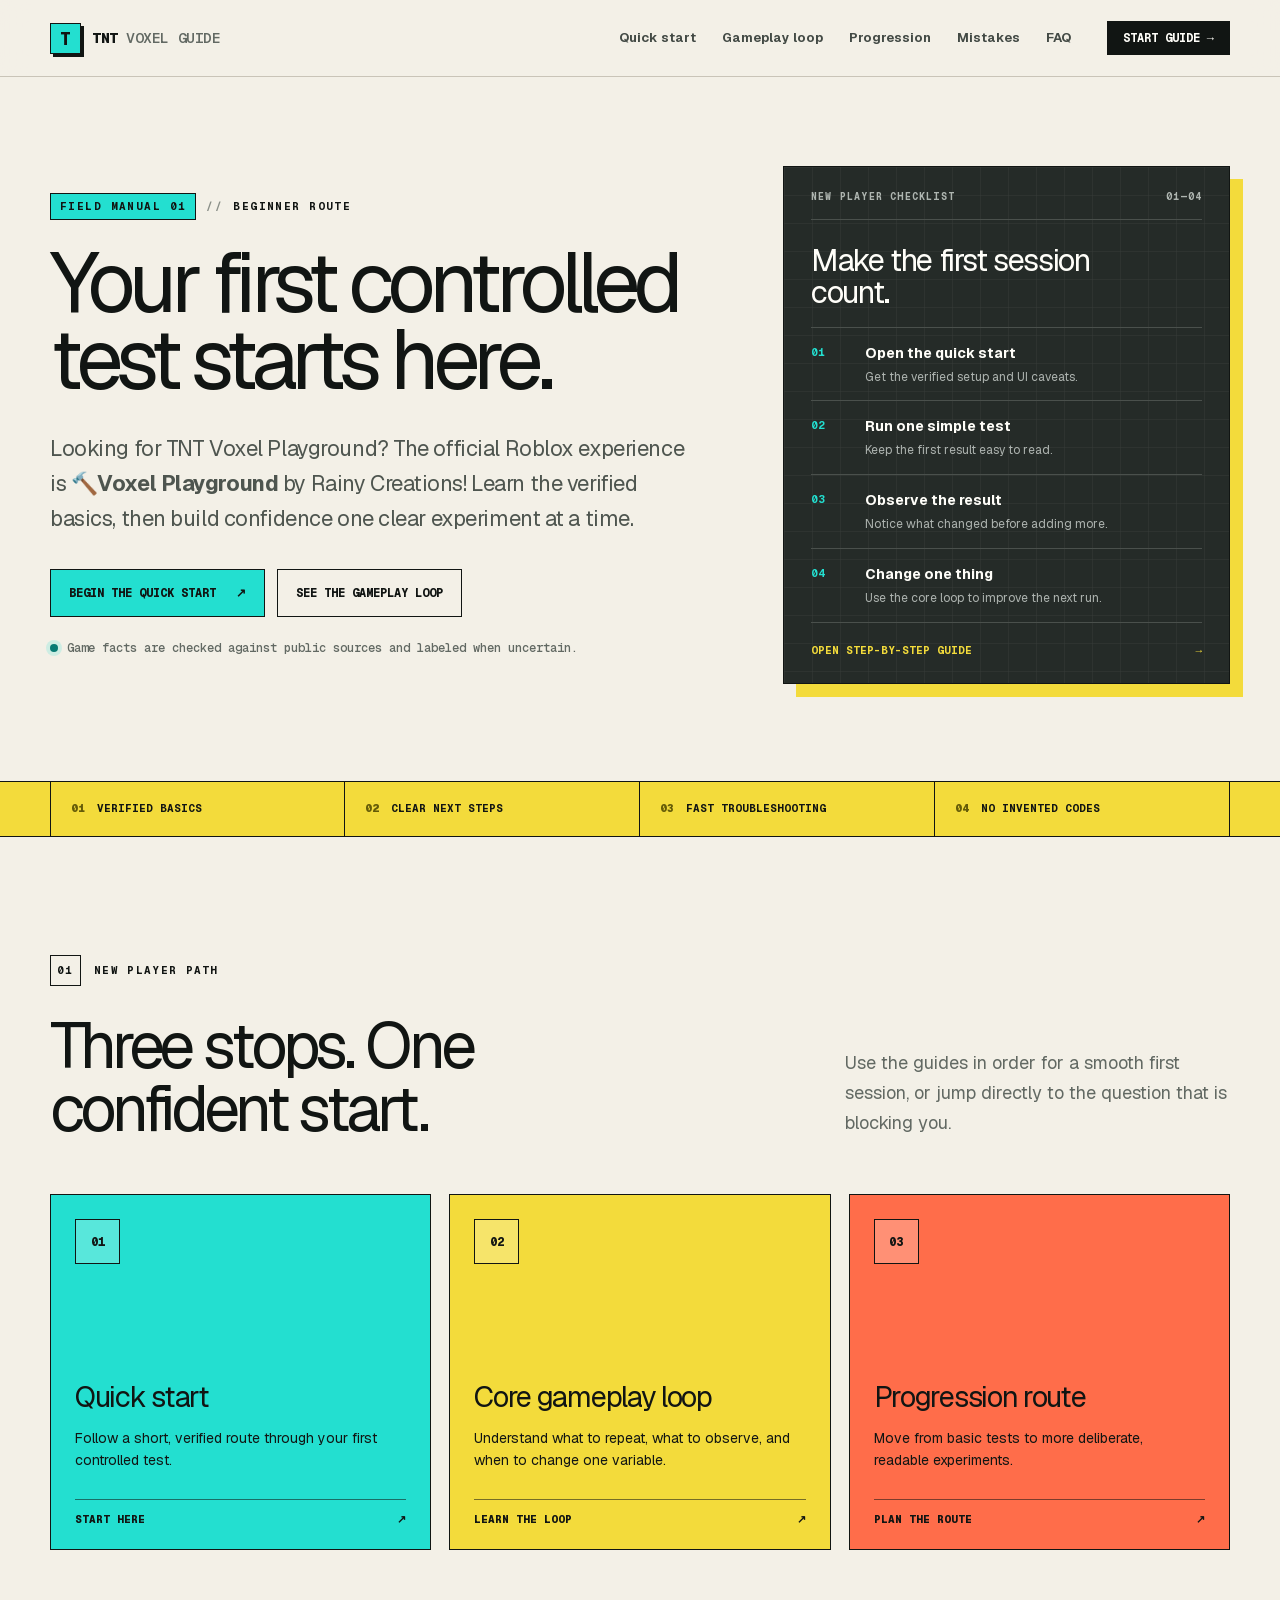
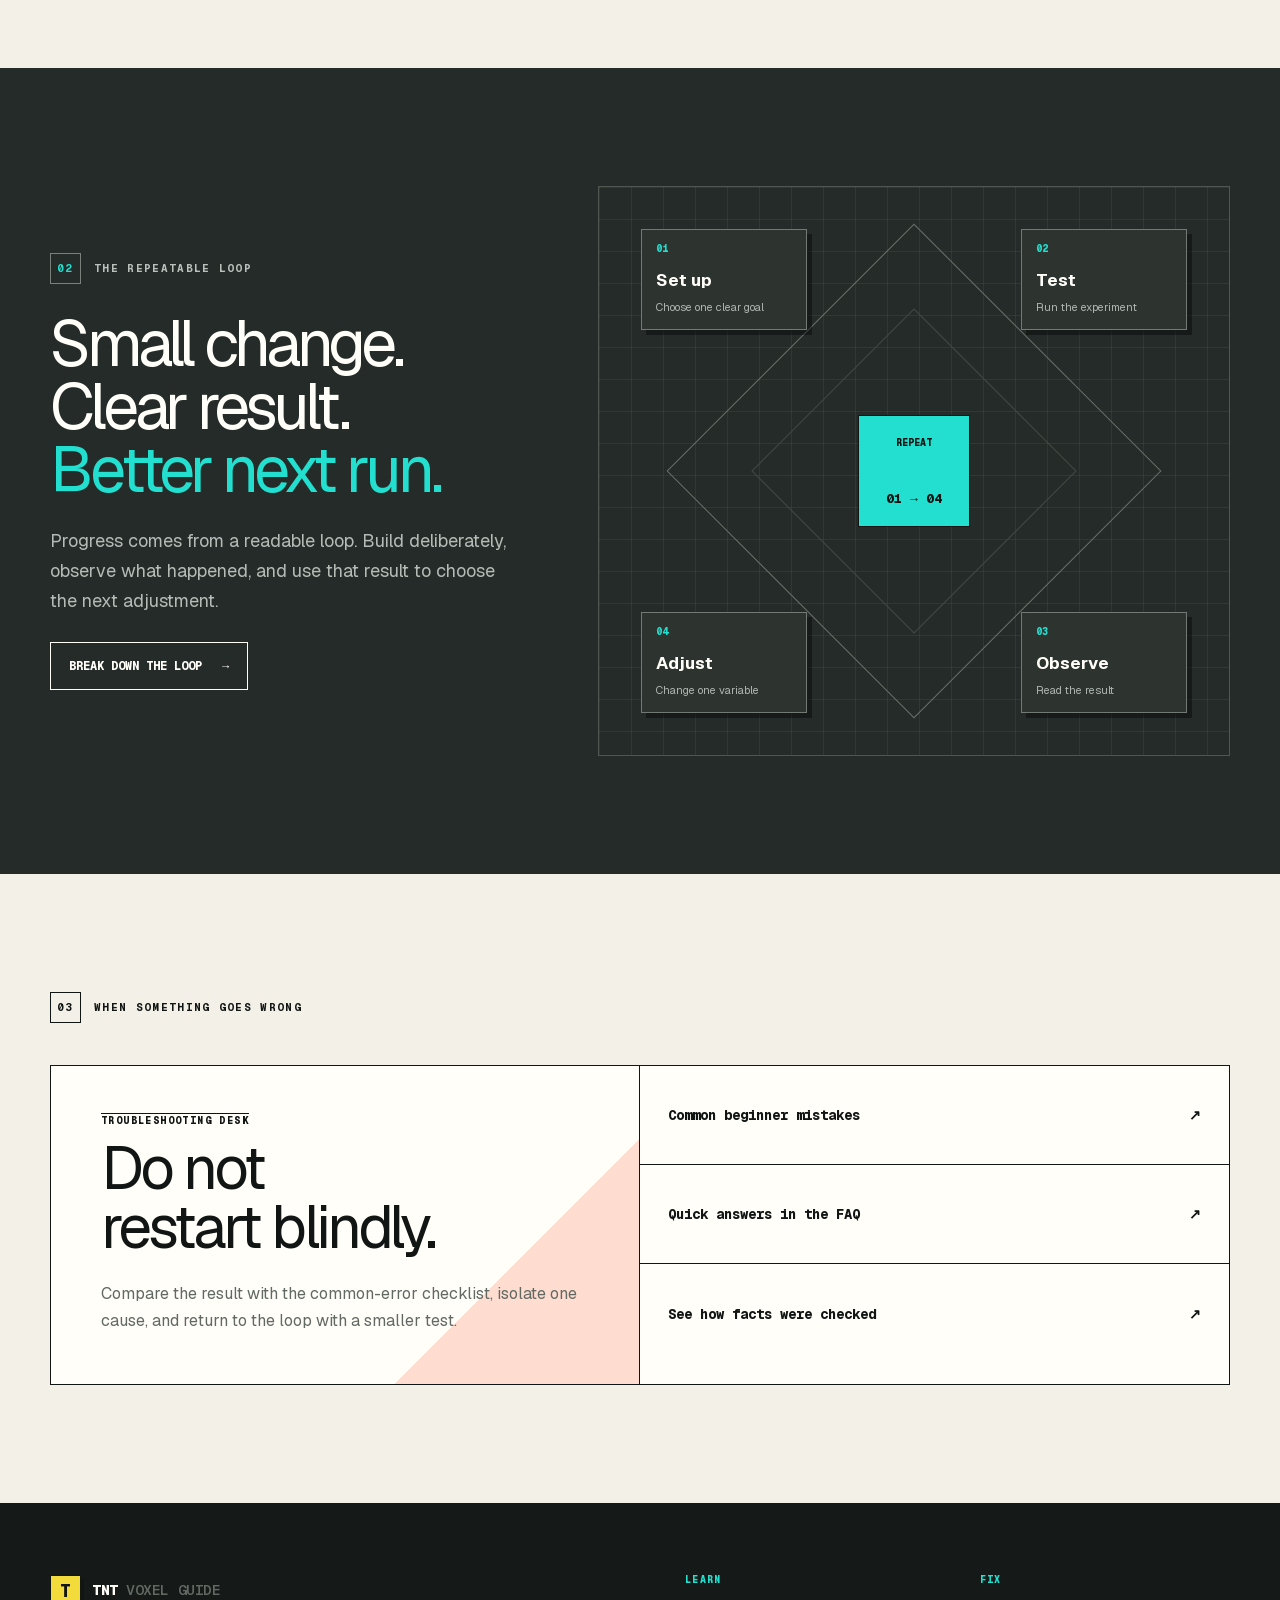
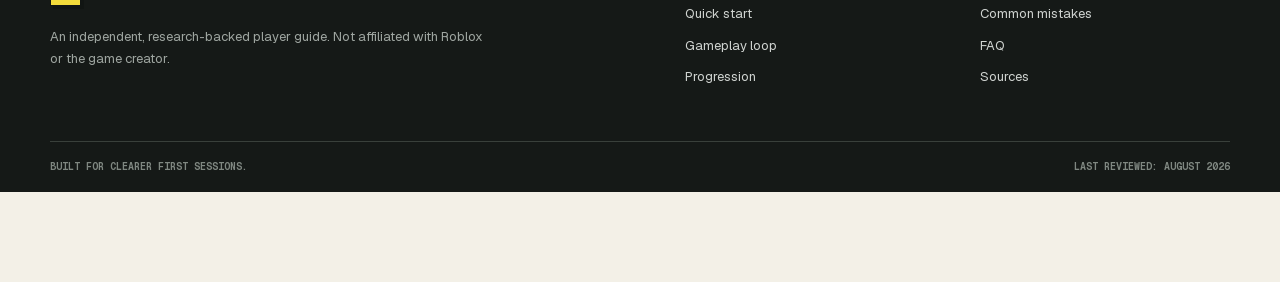
==== commit 874a4724: "feat: add Adsterra placements" ====
--- a/index.html
+++ b/index.html
@@ -1 +1,4 @@
-<!DOCTYPE html><html lang="en"><head><meta charSet="utf-8"/><meta name="viewport" content="width=device-width, initial-scale=1"/><link rel="preload" href="/_next/static/media/797e433ab948586e-s.p.08e28id.o-okb.woff2" as="font" crossorigin="" type="font/woff2"/><link rel="preload" href="/_next/static/media/caa3a2e1cccd8315-s.p.09~u27dqhyhd6.woff2" as="font" crossorigin="" type="font/woff2"/><link rel="stylesheet" href="/_next/static/chunks/0y._sju4bj_2o.css" data-precedence="next"/><link rel="preload" as="script" fetchPriority="low" href="/_next/static/chunks/045g~0~zva_mv.js"/><script src="/_next/static/chunks/0dgq26a5_oy.a.js" async=""></script><script src="/_next/static/chunks/10u3y4bw1ayzs.js" async=""></script><script src="/_next/static/chunks/0au83~zq0~0pf.js" async=""></script><script src="/_next/static/chunks/turbopack-0brplz~x1vn87.js" async=""></script><script src="/_next/static/chunks/13h-0fd.p-1ga.js" async=""></script><script src="/_next/static/chunks/0d3shmwh5_nmn.js" async=""></script><meta name="next-size-adjust" content=""/><title>TNT Voxel Playground Beginner Guide</title><meta name="description" content="A research-backed beginner guide to TNT Voxel Playground, with a quick start, gameplay loop, progression path, common mistakes, and FAQ."/><meta name="keywords" content="TNT Voxel Playground,TNT Voxel Playground guide,TNT Voxel Playground wiki,TNT Voxel Playground beginner guide"/><meta name="robots" content="index, follow"/><link rel="canonical" href="https://tnt-voxel-playground.wiki/"/><meta property="og:title" content="TNT Voxel Playground Beginner Guide"/><meta property="og:description" content="Start with the verified basics, understand the core loop, and avoid common early mistakes."/><meta property="og:url" content="https://tnt-voxel-playground.wiki/"/><meta property="og:site_name" content="TNT Voxel Playground Wiki"/><meta property="og:image" content="https://tnt-voxel-playground.wiki/og.png"/><meta property="og:image:width" content="1672"/><meta property="og:image:height" content="941"/><meta property="og:image:alt" content="TNT Voxel Playground Beginner Field Guide"/><meta property="og:type" content="website"/><meta name="twitter:card" content="summary_large_image"/><meta name="twitter:title" content="TNT Voxel Playground Beginner Guide"/><meta name="twitter:description" content="A practical, research-backed route from first session to confident experiments."/><meta name="twitter:image" content="https://tnt-voxel-playground.wiki/og.png"/><script src="/_next/static/chunks/03~yq9q893hmn.js" noModule=""></script></head><body class="geist_a71539c9-module__T19VSG__variable geist_mono_8d43a2aa-module__8Li5zG__variable antialiased"><div hidden=""><!--$--><!--/$--></div><script type="application/ld+json">{"@context":"https://schema.org","@type":"WebSite","name":"TNT Voxel Playground Wiki","url":"https://tnt-voxel-playground.wiki/","description":"An independent, research-backed beginner guide to the Roblox experience 🔨Voxel Playground by Rainy Creations!"}</script><a class="skip-link" href="#main-content">Skip to guide</a><header class="site-header"><div class="shell header-inner"><a class="wordmark" aria-label="TNT Voxel Playground Wiki home" href="/"><span class="wordmark-mark" aria-hidden="true">T</span><span>TNT <b>Voxel Guide</b></span></a><nav class="desktop-nav" aria-label="Main navigation"><a href="/quick-start/">Quick start</a><a href="/gameplay-loop/">Gameplay loop</a><a href="/progression/">Progression</a><a href="/mistakes/">Mistakes</a><a href="/faq/">FAQ</a></nav><a class="header-cta" href="/quick-start/">Start guide <span aria-hidden="true">→</span></a></div><nav class="mobile-nav shell" aria-label="Mobile navigation"><a href="/quick-start/">Quick start</a><a href="/gameplay-loop/">Gameplay loop</a><a href="/progression/">Progression</a><a href="/mistakes/">Mistakes</a><a href="/faq/">FAQ</a></nav></header><main id="main-content"><section class="hero shell"><div class="hero-copy"><div class="eyebrow"><span>Field Manual 01</span><span>Beginner route</span></div><h1>Your first controlled test starts here.</h1><p class="hero-lede">Looking for TNT Voxel Playground? The official Roblox experience is <strong>🔨Voxel Playground</strong> by Rainy Creations! Learn the verified basics, then build confidence one clear experiment at a time.</p><div class="button-row"><a class="button button-primary" href="/quick-start/">Begin the quick start <span aria-hidden="true">↗</span></a><a class="button button-secondary" href="/gameplay-loop/">See the gameplay loop</a></div><p class="verification-line"><span class="status-dot" aria-hidden="true"></span>Game facts are checked against public sources and labeled when uncertain.</p></div><aside class="start-card" aria-labelledby="start-card-title"><div class="panel-topline"><span>New player checklist</span><span>01—04</span></div><h2 id="start-card-title">Make the first session count.</h2><ol class="checklist"><li><span>01</span><div><b>Open the quick start</b><small>Get the verified setup and UI caveats.</small></div></li><li><span>02</span><div><b>Run one simple test</b><small>Keep the first result easy to read.</small></div></li><li><span>03</span><div><b>Observe the result</b><small>Notice what changed before adding more.</small></div></li><li><span>04</span><div><b>Change one thing</b><small>Use the core loop to improve the next run.</small></div></li></ol><a class="text-link" href="/quick-start/">Open step-by-step guide <span aria-hidden="true">→</span></a></aside></section><section class="signal-band" aria-label="Guide features"><div class="shell signal-grid"><span><b>01</b> Verified basics</span><span><b>02</b> Clear next steps</span><span><b>03</b> Fast troubleshooting</span><span><b>04</b> No invented codes</span></div></section><section class="section shell" id="start-path"><div class="section-label"><span>01</span><b>New player path</b></div><div class="section-heading split-heading"><h2>Three stops. One confident start.</h2><p>Use the guides in order for a smooth first session, or jump directly to the question that is blocking you.</p></div><div class="path-grid"><a class="path-card path-cyan" href="/quick-start/"><div class="path-number">01</div><div><h3>Quick start</h3><p>Follow a short, verified route through your first controlled test.</p></div><span class="path-cta">Start here<!-- --> <b aria-hidden="true">↗</b></span></a><a class="path-card path-yellow" href="/gameplay-loop/"><div class="path-number">02</div><div><h3>Core gameplay loop</h3><p>Understand what to repeat, what to observe, and when to change one variable.</p></div><span class="path-cta">Learn the loop<!-- --> <b aria-hidden="true">↗</b></span></a><a class="path-card path-coral" href="/progression/"><div class="path-number">03</div><div><h3>Progression route</h3><p>Move from basic tests to more deliberate, readable experiments.</p></div><span class="path-cta">Plan the route<!-- --> <b aria-hidden="true">↗</b></span></a></div></section><section class="section section-dark"><div class="shell loop-layout"><div><div class="section-label inverted"><span>02</span><b>The repeatable loop</b></div><div class="section-heading"><h2>Small change.<br/>Clear result.<br/><em>Better next run.</em></h2><p>Progress comes from a readable loop. Build deliberately, observe what happened, and use that result to choose the next adjustment.</p></div><a class="button button-light" href="/gameplay-loop/">Break down the loop <span aria-hidden="true">→</span></a></div><div class="loop-diagram" role="img" aria-label="A four-step loop: set up, test, observe, adjust"><div class="loop-center"><span>Repeat</span><b>01 → 04</b></div><div class="loop-node node-1"><span>01</span><b>Set up</b><small>Choose one clear goal</small></div><div class="loop-node node-2"><span>02</span><b>Test</b><small>Run the experiment</small></div><div class="loop-node node-3"><span>03</span><b>Observe</b><small>Read the result</small></div><div class="loop-node node-4"><span>04</span><b>Adjust</b><small>Change one variable</small></div></div></div></section><section class="section shell"><div class="section-label"><span>03</span><b>When something goes wrong</b></div><div class="trouble-card"><div class="trouble-copy"><p class="overline">Troubleshooting desk</p><h2>Do not restart blindly.</h2><p>Compare the result with the common-error checklist, isolate one cause, and return to the loop with a smaller test.</p></div><div class="trouble-links"><a href="/mistakes/"><span>Common beginner mistakes</span><b aria-hidden="true">↗</b></a><a href="/faq/"><span>Quick answers in the FAQ</span><b aria-hidden="true">↗</b></a><a href="/sources/"><span>See how facts were checked</span><b aria-hidden="true">↗</b></a></div></div></section></main><!--$--><!--/$--><footer class="site-footer"><div class="shell footer-grid"><div><a class="wordmark footer-mark" href="/"><span class="wordmark-mark" aria-hidden="true">T</span><span>TNT <b>Voxel Guide</b></span></a><p>An independent, research-backed player guide. Not affiliated with Roblox or the game creator.</p></div><div class="footer-links"><div><b>Learn</b><a href="/quick-start/">Quick start</a><a href="/gameplay-loop/">Gameplay loop</a><a href="/progression/">Progression</a></div><div><b>Fix</b><a href="/mistakes/">Common mistakes</a><a href="/faq/">FAQ</a><a href="/sources/">Sources</a></div></div></div><div class="shell footer-bottom"><span>Built for clearer first sessions.</span><span>Last reviewed: August 2026</span></div></footer><script src="/_next/static/chunks/045g~0~zva_mv.js" id="_R_" async=""></script><script>(self.__next_f=self.__next_f||[]).push([0])</script><script>self.__next_f.push([1,"1:\"$Sreact.fragment\"\n2:I[22016,[\"/_next/static/chunks/13h-0fd.p-1ga.js\",\"/_next/static/chunks/0d3shmwh5_nmn.js\"],\"\"]\n3:I[39756,[\"/_next/static/chunks/13h-0fd.p-1ga.js\",\"/_next/static/chunks/0d3shmwh5_nmn.js\"],\"default\"]\n4:I[37457,[\"/_next/static/chunks/13h-0fd.p-1ga.js\",\"/_next/static/chunks/0d3shmwh5_nmn.js\"],\"default\"]\na:I[68027,[\"/_next/static/chunks/13h-0fd.p-1ga.js\",\"/_next/static/chunks/0d3shmwh5_nmn.js\"],\"default\",1]\n:HL[\"/_next/static/chunks/0y._sju4bj_2o.css\",\"style\"]\n:HL[\"/_next/static/media/797e433ab948586e-s.p.08e28id.o-okb.woff2\",\"font\",{\"crossOrigin\":\"\",\"type\":\"font/woff2\"}]\n:HL[\"/_next/static/media/caa3a2e1cccd8315-s.p.09~u27dqhyhd6.woff2\",\"font\",{\"crossOrigin\":\"\",\"type\":\"font/woff2\"}]\n"])</script><script>self.__next_f.push([1,"0:{\"P\":null,\"c\":[\"\",\"\"],\"q\":\"\",\"i\":false,\"f\":[[[\"\",{\"children\":[\"__PAGE__\",{}]},\"$undefined\",\"$undefined\",16],[[\"$\",\"$1\",\"c\",{\"children\":[[[\"$\",\"link\",\"0\",{\"rel\":\"stylesheet\",\"href\":\"/_next/static/chunks/0y._sju4bj_2o.css\",\"precedence\":\"next\",\"crossOrigin\":\"$undefined\",\"nonce\":\"$undefined\"}],[\"$\",\"script\",\"script-0\",{\"src\":\"/_next/static/chunks/13h-0fd.p-1ga.js\",\"async\":true,\"nonce\":\"$undefined\"}],[\"$\",\"script\",\"script-1\",{\"src\":\"/_next/static/chunks/0d3shmwh5_nmn.js\",\"async\":true,\"nonce\":\"$undefined\"}]],[\"$\",\"html\",null,{\"lang\":\"en\",\"children\":[\"$\",\"body\",null,{\"className\":\"geist_a71539c9-module__T19VSG__variable geist_mono_8d43a2aa-module__8Li5zG__variable antialiased\",\"children\":[[\"$\",\"script\",null,{\"type\":\"application/ld+json\",\"dangerouslySetInnerHTML\":{\"__html\":\"{\\\"@context\\\":\\\"https://schema.org\\\",\\\"@type\\\":\\\"WebSite\\\",\\\"name\\\":\\\"TNT Voxel Playground Wiki\\\",\\\"url\\\":\\\"https://tnt-voxel-playground.wiki/\\\",\\\"description\\\":\\\"An independent, research-backed beginner guide to the Roblox experience 🔨Voxel Playground by Rainy Creations!\\\"}\"}}],[\"$\",\"a\",null,{\"className\":\"skip-link\",\"href\":\"#main-content\",\"children\":\"Skip to guide\"}],[\"$\",\"header\",null,{\"className\":\"site-header\",\"children\":[[\"$\",\"div\",null,{\"className\":\"shell header-inner\",\"children\":[[\"$\",\"$L2\",null,{\"className\":\"wordmark\",\"href\":\"/\",\"aria-label\":\"TNT Voxel Playground Wiki home\",\"children\":[[\"$\",\"span\",null,{\"className\":\"wordmark-mark\",\"aria-hidden\":\"true\",\"children\":\"T\"}],[\"$\",\"span\",null,{\"children\":[\"TNT \",[\"$\",\"b\",null,{\"children\":\"Voxel Guide\"}]]}]]}],[\"$\",\"nav\",null,{\"className\":\"desktop-nav\",\"aria-label\":\"Main navigation\",\"children\":[[\"$\",\"$L2\",\"/quick-start\",{\"href\":\"/quick-start\",\"children\":\"Quick start\"}],[\"$\",\"$L2\",\"/gameplay-loop\",{\"href\":\"/gameplay-loop\",\"children\":\"Gameplay loop\"}],[\"$\",\"$L2\",\"/progression\",{\"href\":\"/progression\",\"children\":\"Progression\"}],[\"$\",\"$L2\",\"/mistakes\",{\"href\":\"/mistakes\",\"children\":\"Mistakes\"}],[\"$\",\"$L2\",\"/faq\",{\"href\":\"/faq\",\"children\":\"FAQ\"}]]}],[\"$\",\"$L2\",null,{\"className\":\"header-cta\",\"href\":\"/quick-start\",\"children\":[\"Start guide \",[\"$\",\"span\",null,{\"aria-hidden\":\"true\",\"children\":\"→\"}]]}]]}],[\"$\",\"nav\",null,{\"className\":\"mobile-nav shell\",\"aria-label\":\"Mobile navigation\",\"children\":[[\"$\",\"$L2\",\"/quick-start\",{\"href\":\"/quick-start\",\"children\":\"Quick start\"}],[\"$\",\"$L2\",\"/gameplay-loop\",{\"href\":\"/gameplay-loop\",\"children\":\"Gameplay loop\"}],[\"$\",\"$L2\",\"/progression\",{\"href\":\"/progression\",\"children\":\"Progression\"}],[\"$\",\"$L2\",\"/mistakes\",{\"href\":\"/mistakes\",\"children\":\"Mistakes\"}],[\"$\",\"$L2\",\"/faq\",{\"href\":\"/faq\",\"children\":\"FAQ\"}]]}]]}],[\"$\",\"$L3\",null,{\"parallelRouterKey\":\"children\",\"error\":\"$undefined\",\"errorStyles\":\"$undefined\",\"errorScripts\":\"$undefined\",\"template\":[\"$\",\"$L4\",null,{}],\"templateStyles\":\"$undefined\",\"templateScripts\":\"$undefined\",\"notFound\":[[[\"$\",\"title\",null,{\"children\":\"404: This page could not be found.\"}],[\"$\",\"div\",null,{\"style\":{\"fontFamily\":\"system-ui,\\\"Segoe UI\\\",Roboto,Helvetica,Arial,sans-serif,\\\"Apple Color Emoji\\\",\\\"Segoe UI Emoji\\\"\",\"height\":\"100vh\",\"textAlign\":\"center\",\"display\":\"flex\",\"flexDirection\":\"column\",\"alignItems\":\"center\",\"justifyContent\":\"center\"},\"children\":[\"$\",\"div\",null,{\"children\":[[\"$\",\"style\",null,{\"dangerouslySetInnerHTML\":{\"__html\":\"body{color:#000;background:#fff;margin:0}.next-error-h1{border-right:1px solid rgba(0,0,0,.3)}@media (prefers-color-scheme:dark){body{color:#fff;background:#000}.next-error-h1{border-right:1px solid rgba(255,255,255,.3)}}\"}}],[\"$\",\"h1\",null,{\"className\":\"next-error-h1\",\"style\":{\"display\":\"inline-block\",\"margin\":\"0 20px 0 0\",\"padding\":\"0 23px 0 0\",\"fontSize\":24,\"fontWeight\":500,\"verticalAlign\":\"top\",\"lineHeight\":\"49px\"},\"children\":404}],[\"$\",\"div\",null,{\"style\":{\"display\":\"inline-block\"},\"children\":[\"$\",\"h2\",null,{\"style\":{\"fontSize\":14,\"fontWeight\":400,\"lineHeight\":\"49px\",\"margin\":0},\"children\":\"This page could not be found.\"}]}]]}]}]],[]],\"forbidden\":\"$undefined\",\"unauthorized\":\"$undefined\"}],[\"$\",\"footer\",null,{\"className\":\"site-footer\",\"children\":[[\"$\",\"div\",null,{\"className\":\"shell footer-grid\",\"children\":[[\"$\",\"div\",null,{\"children\":[[\"$\",\"$L2\",null,{\"className\":\"wordmark footer-mark\",\"href\":\"/\",\"children\":[[\"$\",\"span\",null,{\"className\":\"wordmark-mark\",\"aria-hidden\":\"true\",\"children\":\"T\"}],[\"$\",\"span\",null,{\"children\":[\"TNT \",[\"$\",\"b\",null,{\"children\":\"Voxel Guide\"}]]}]]}],[\"$\",\"p\",null,{\"children\":\"An independent, research-backed player guide. Not affiliated with Roblox or the game creator.\"}]]}],[\"$\",\"div\",null,{\"className\":\"footer-links\",\"children\":[[\"$\",\"div\",null,{\"children\":[[\"$\",\"b\",null,{\"children\":\"Learn\"}],[\"$\",\"$L2\",null,{\"href\":\"/quick-start\",\"children\":\"Quick start\"}],[\"$\",\"$L2\",null,{\"href\":\"/gameplay-loop\",\"children\":\"Gameplay loop\"}],\"$L5\"]}],\"$L6\"]}]]}],\"$L7\"]}]]}]}]]}],{\"children\":[\"$L8\",{},null,false,null]},null,false,null],\"$L9\",false]],\"m\":\"$undefined\",\"G\":[\"$a\",[\"$Lb\"]],\"S\":true,\"h\":null,\"s\":\"$undefined\",\"l\":\"$undefined\",\"p\":\"$undefined\",\"d\":\"$undefined\",\"b\":\"ycoaXmbEL2CIJA_mZjIv6\"}\n"])</script><script>self.__next_f.push([1,"12:I[97367,[\"/_next/static/chunks/13h-0fd.p-1ga.js\",\"/_next/static/chunks/0d3shmwh5_nmn.js\"],\"ViewportBoundary\"]\n14:I[97367,[\"/_next/static/chunks/13h-0fd.p-1ga.js\",\"/_next/static/chunks/0d3shmwh5_nmn.js\"],\"MetadataBoundary\"]\n15:\"$Sreact.suspense\"\n5:[\"$\",\"$L2\",null,{\"href\":\"/progression\",\"children\":\"Progression\"}]\n6:[\"$\",\"div\",null,{\"children\":[[\"$\",\"b\",null,{\"children\":\"Fix\"}],[\"$\",\"$L2\",null,{\"href\":\"/mistakes\",\"children\":\"Common mistakes\"}],[\"$\",\"$L2\",null,{\"href\":\"/faq\",\"children\":\"FAQ\"}],[\"$\",\"$L2\",null,{\"href\":\"/sources\",\"children\":\"Sources\"}]]}]\n7:[\"$\",\"div\",null,{\"className\":\"shell footer-bottom\",\"children\":[[\"$\",\"span\",null,{\"children\":\"Built for clearer first sessions.\"}],[\"$\",\"span\",null,{\"children\":\"Last reviewed: August 2026\"}]]}]\n"])</script><script>self.__next_f.push([1,"8:[\"$\",\"$1\",\"c\",{\"children\":[[\"$\",\"main\",null,{\"id\":\"main-content\",\"children\":[[\"$\",\"section\",null,{\"className\":\"hero shell\",\"children\":[[\"$\",\"div\",null,{\"className\":\"hero-copy\",\"children\":[[\"$\",\"div\",null,{\"className\":\"eyebrow\",\"children\":[[\"$\",\"span\",null,{\"children\":\"Field Manual 01\"}],[\"$\",\"span\",null,{\"children\":\"Beginner route\"}]]}],[\"$\",\"h1\",null,{\"children\":\"Your first controlled test starts here.\"}],[\"$\",\"p\",null,{\"className\":\"hero-lede\",\"children\":[\"Looking for TNT Voxel Playground? The official Roblox experience is \",[\"$\",\"strong\",null,{\"children\":\"🔨Voxel Playground\"}],\" by Rainy Creations! Learn the verified basics, then build confidence one clear experiment at a time.\"]}],[\"$\",\"div\",null,{\"className\":\"button-row\",\"children\":[[\"$\",\"$L2\",null,{\"className\":\"button button-primary\",\"href\":\"/quick-start\",\"children\":[\"Begin the quick start \",[\"$\",\"span\",null,{\"aria-hidden\":\"true\",\"children\":\"↗\"}]]}],[\"$\",\"$L2\",null,{\"className\":\"button button-secondary\",\"href\":\"/gameplay-loop\",\"children\":\"See the gameplay loop\"}]]}],[\"$\",\"p\",null,{\"className\":\"verification-line\",\"children\":[[\"$\",\"span\",null,{\"className\":\"status-dot\",\"aria-hidden\":\"true\"}],\"Game facts are checked against public sources and labeled when uncertain.\"]}]]}],[\"$\",\"aside\",null,{\"className\":\"start-card\",\"aria-labelledby\":\"start-card-title\",\"children\":[[\"$\",\"div\",null,{\"className\":\"panel-topline\",\"children\":[[\"$\",\"span\",null,{\"children\":\"New player checklist\"}],[\"$\",\"span\",null,{\"children\":\"01—04\"}]]}],[\"$\",\"h2\",null,{\"id\":\"start-card-title\",\"children\":\"Make the first session count.\"}],[\"$\",\"ol\",null,{\"className\":\"checklist\",\"children\":[[\"$\",\"li\",null,{\"children\":[[\"$\",\"span\",null,{\"children\":\"01\"}],[\"$\",\"div\",null,{\"children\":[[\"$\",\"b\",null,{\"children\":\"Open the quick start\"}],[\"$\",\"small\",null,{\"children\":\"Get the verified setup and UI caveats.\"}]]}]]}],[\"$\",\"li\",null,{\"children\":[[\"$\",\"span\",null,{\"children\":\"02\"}],[\"$\",\"div\",null,{\"children\":[[\"$\",\"b\",null,{\"children\":\"Run one simple test\"}],[\"$\",\"small\",null,{\"children\":\"Keep the first result easy to read.\"}]]}]]}],[\"$\",\"li\",null,{\"children\":[[\"$\",\"span\",null,{\"children\":\"03\"}],[\"$\",\"div\",null,{\"children\":[[\"$\",\"b\",null,{\"children\":\"Observe the result\"}],[\"$\",\"small\",null,{\"children\":\"Notice what changed before adding more.\"}]]}]]}],[\"$\",\"li\",null,{\"children\":[[\"$\",\"span\",null,{\"children\":\"04\"}],[\"$\",\"div\",null,{\"children\":[[\"$\",\"b\",null,{\"children\":\"Change one thing\"}],[\"$\",\"small\",null,{\"children\":\"Use the core loop to improve the next run.\"}]]}]]}]]}],[\"$\",\"$L2\",null,{\"className\":\"text-link\",\"href\":\"/quick-start\",\"children\":[\"Open step-by-step guide \",[\"$\",\"span\",null,{\"aria-hidden\":\"true\",\"children\":\"→\"}]]}]]}]]}],[\"$\",\"section\",null,{\"className\":\"signal-band\",\"aria-label\":\"Guide features\",\"children\":[\"$\",\"div\",null,{\"className\":\"shell signal-grid\",\"children\":[[\"$\",\"span\",null,{\"children\":[[\"$\",\"b\",null,{\"children\":\"01\"}],\" Verified basics\"]}],[\"$\",\"span\",null,{\"children\":[[\"$\",\"b\",null,{\"children\":\"02\"}],\" Clear next steps\"]}],[\"$\",\"span\",null,{\"children\":[[\"$\",\"b\",null,{\"children\":\"03\"}],\" Fast troubleshooting\"]}],[\"$\",\"span\",null,{\"children\":[[\"$\",\"b\",null,{\"children\":\"04\"}],\" No invented codes\"]}]]}]}],[\"$\",\"section\",null,{\"className\":\"section shell\",\"id\":\"start-path\",\"children\":[[\"$\",\"div\",null,{\"className\":\"section-label\",\"children\":[[\"$\",\"span\",null,{\"children\":\"01\"}],[\"$\",\"b\",null,{\"children\":\"New player path\"}]]}],[\"$\",\"div\",null,{\"className\":\"section-heading split-heading\",\"children\":[[\"$\",\"h2\",null,{\"children\":\"Three stops. One confident start.\"}],[\"$\",\"p\",null,{\"children\":\"Use the guides in order for a smooth first session, or jump directly to the question that is blocking you.\"}]]}],[\"$\",\"div\",null,{\"className\":\"path-grid\",\"children\":[[\"$\",\"$L2\",\"/quick-start\",{\"className\":\"path-card path-cyan\",\"href\":\"/quick-start\",\"children\":[[\"$\",\"div\",null,{\"className\":\"path-number\",\"children\":\"01\"}],[\"$\",\"div\",null,{\"children\":[[\"$\",\"h3\",null,{\"children\":\"Quick start\"}],[\"$\",\"p\",null,{\"children\":\"Follow a short, verified route through your first controlled test.\"}]]}],[\"$\",\"span\",null,{\"className\":\"path-cta\",\"children\":[\"Start here\",\" \",[\"$\",\"b\",null,{\"aria-hidden\":\"true\",\"children\":\"↗\"}]]}]]}],[\"$\",\"$L2\",\"/gameplay-loop\",{\"className\":\"path-card path-yellow\",\"href\":\"/gameplay-loop\",\"children\":[[\"$\",\"div\",null,{\"className\":\"path-number\",\"children\":\"02\"}],[\"$\",\"div\",null,{\"children\":[[\"$\",\"h3\",null,{\"children\":\"Core gameplay loop\"}],[\"$\",\"p\",null,{\"children\":\"Understand what to repeat, what to observe, and when to change one variable.\"}]]}],[\"$\",\"span\",null,{\"className\":\"path-cta\",\"children\":[\"Learn the loop\",\" \",[\"$\",\"b\",null,{\"aria-hidden\":\"true\",\"children\":\"↗\"}]]}]]}],[\"$\",\"$L2\",\"/progression\",{\"className\":\"path-card path-coral\",\"href\":\"/progression\",\"children\":[\"$Lc\",\"$Ld\",\"$Le\"]}]]}]]}],\"$Lf\",\"$L10\"]}],null,\"$L11\"]}]\n"])</script><script>self.__next_f.push([1,"9:[\"$\",\"$1\",\"h\",{\"children\":[null,[\"$\",\"$L12\",null,{\"children\":\"$L13\"}],[\"$\",\"div\",null,{\"hidden\":true,\"children\":[\"$\",\"$L14\",null,{\"children\":[\"$\",\"$15\",null,{\"name\":\"Next.Metadata\",\"children\":\"$L16\"}]}]}],[\"$\",\"meta\",null,{\"name\":\"next-size-adjust\",\"content\":\"\"}]]}]\nb:[\"$\",\"link\",\"0\",{\"rel\":\"stylesheet\",\"href\":\"/_next/static/chunks/0y._sju4bj_2o.css\",\"precedence\":\"next\",\"crossOrigin\":\"$undefined\",\"nonce\":\"$undefined\"}]\n"])</script><script>self.__next_f.push([1,"17:I[97367,[\"/_next/static/chunks/13h-0fd.p-1ga.js\",\"/_next/static/chunks/0d3shmwh5_nmn.js\"],\"OutletBoundary\"]\nc:[\"$\",\"div\",null,{\"className\":\"path-number\",\"children\":\"03\"}]\nd:[\"$\",\"div\",null,{\"children\":[[\"$\",\"h3\",null,{\"children\":\"Progression route\"}],[\"$\",\"p\",null,{\"children\":\"Move from basic tests to more deliberate, readable experiments.\"}]]}]\ne:[\"$\",\"span\",null,{\"className\":\"path-cta\",\"children\":[\"Plan the route\",\" \",[\"$\",\"b\",null,{\"aria-hidden\":\"true\",\"children\":\"↗\"}]]}]\n"])</script><script>self.__next_f.push([1,"f:[\"$\",\"section\",null,{\"className\":\"section section-dark\",\"children\":[\"$\",\"div\",null,{\"className\":\"shell loop-layout\",\"children\":[[\"$\",\"div\",null,{\"children\":[[\"$\",\"div\",null,{\"className\":\"section-label inverted\",\"children\":[[\"$\",\"span\",null,{\"children\":\"02\"}],[\"$\",\"b\",null,{\"children\":\"The repeatable loop\"}]]}],[\"$\",\"div\",null,{\"className\":\"section-heading\",\"children\":[[\"$\",\"h2\",null,{\"children\":[\"Small change.\",[\"$\",\"br\",null,{}],\"Clear result.\",[\"$\",\"br\",null,{}],[\"$\",\"em\",null,{\"children\":\"Better next run.\"}]]}],[\"$\",\"p\",null,{\"children\":\"Progress comes from a readable loop. Build deliberately, observe what happened, and use that result to choose the next adjustment.\"}]]}],[\"$\",\"$L2\",null,{\"className\":\"button button-light\",\"href\":\"/gameplay-loop\",\"children\":[\"Break down the loop \",[\"$\",\"span\",null,{\"aria-hidden\":\"true\",\"children\":\"→\"}]]}]]}],[\"$\",\"div\",null,{\"className\":\"loop-diagram\",\"role\":\"img\",\"aria-label\":\"A four-step loop: set up, test, observe, adjust\",\"children\":[[\"$\",\"div\",null,{\"className\":\"loop-center\",\"children\":[[\"$\",\"span\",null,{\"children\":\"Repeat\"}],[\"$\",\"b\",null,{\"children\":\"01 → 04\"}]]}],[\"$\",\"div\",null,{\"className\":\"loop-node node-1\",\"children\":[[\"$\",\"span\",null,{\"children\":\"01\"}],[\"$\",\"b\",null,{\"children\":\"Set up\"}],[\"$\",\"small\",null,{\"children\":\"Choose one clear goal\"}]]}],[\"$\",\"div\",null,{\"className\":\"loop-node node-2\",\"children\":[[\"$\",\"span\",null,{\"children\":\"02\"}],[\"$\",\"b\",null,{\"children\":\"Test\"}],[\"$\",\"small\",null,{\"children\":\"Run the experiment\"}]]}],[\"$\",\"div\",null,{\"className\":\"loop-node node-3\",\"children\":[[\"$\",\"span\",null,{\"children\":\"03\"}],[\"$\",\"b\",null,{\"children\":\"Observe\"}],[\"$\",\"small\",null,{\"children\":\"Read the result\"}]]}],[\"$\",\"div\",null,{\"className\":\"loop-node node-4\",\"children\":[[\"$\",\"span\",null,{\"children\":\"04\"}],[\"$\",\"b\",null,{\"children\":\"Adjust\"}],[\"$\",\"small\",null,{\"children\":\"Change one variable\"}]]}]]}]]}]}]\n"])</script><script>self.__next_f.push([1,"10:[\"$\",\"section\",null,{\"className\":\"section shell\",\"children\":[[\"$\",\"div\",null,{\"className\":\"section-label\",\"children\":[[\"$\",\"span\",null,{\"children\":\"03\"}],[\"$\",\"b\",null,{\"children\":\"When something goes wrong\"}]]}],[\"$\",\"div\",null,{\"className\":\"trouble-card\",\"children\":[[\"$\",\"div\",null,{\"className\":\"trouble-copy\",\"children\":[[\"$\",\"p\",null,{\"className\":\"overline\",\"children\":\"Troubleshooting desk\"}],[\"$\",\"h2\",null,{\"children\":\"Do not restart blindly.\"}],[\"$\",\"p\",null,{\"children\":\"Compare the result with the common-error checklist, isolate one cause, and return to the loop with a smaller test.\"}]]}],[\"$\",\"div\",null,{\"className\":\"trouble-links\",\"children\":[[\"$\",\"$L2\",null,{\"href\":\"/mistakes\",\"children\":[[\"$\",\"span\",null,{\"children\":\"Common beginner mistakes\"}],[\"$\",\"b\",null,{\"aria-hidden\":\"true\",\"children\":\"↗\"}]]}],[\"$\",\"$L2\",null,{\"href\":\"/faq\",\"children\":[[\"$\",\"span\",null,{\"children\":\"Quick answers in the FAQ\"}],[\"$\",\"b\",null,{\"aria-hidden\":\"true\",\"children\":\"↗\"}]]}],[\"$\",\"$L2\",null,{\"href\":\"/sources\",\"children\":[[\"$\",\"span\",null,{\"children\":\"See how facts were checked\"}],[\"$\",\"b\",null,{\"aria-hidden\":\"true\",\"children\":\"↗\"}]]}]]}]]}]]}]\n11:[\"$\",\"$L17\",null,{\"children\":[\"$\",\"$15\",null,{\"name\":\"Next.MetadataOutlet\",\"children\":\"$@18\"}]}]\n"])</script><script>self.__next_f.push([1,"13:[[\"$\",\"meta\",\"0\",{\"charSet\":\"utf-8\"}],[\"$\",\"meta\",\"1\",{\"name\":\"viewport\",\"content\":\"width=device-width, initial-scale=1\"}]]\n"])</script><script>self.__next_f.push([1,"16:[[\"$\",\"title\",\"0\",{\"children\":\"TNT Voxel Playground Beginner Guide\"}],[\"$\",\"meta\",\"1\",{\"name\":\"description\",\"content\":\"A research-backed beginner guide to TNT Voxel Playground, with a quick start, gameplay loop, progression path, common mistakes, and FAQ.\"}],[\"$\",\"meta\",\"2\",{\"name\":\"keywords\",\"content\":\"TNT Voxel Playground,TNT Voxel Playground guide,TNT Voxel Playground wiki,TNT Voxel Playground beginner guide\"}],[\"$\",\"meta\",\"3\",{\"name\":\"robots\",\"content\":\"index, follow\"}],[\"$\",\"link\",\"4\",{\"rel\":\"canonical\",\"href\":\"https://tnt-voxel-playground.wiki/\"}],[\"$\",\"meta\",\"5\",{\"property\":\"og:title\",\"content\":\"TNT Voxel Playground Beginner Guide\"}],[\"$\",\"meta\",\"6\",{\"property\":\"og:description\",\"content\":\"Start with the verified basics, understand the core loop, and avoid common early mistakes.\"}],[\"$\",\"meta\",\"7\",{\"property\":\"og:url\",\"content\":\"https://tnt-voxel-playground.wiki/\"}],[\"$\",\"meta\",\"8\",{\"property\":\"og:site_name\",\"content\":\"TNT Voxel Playground Wiki\"}],[\"$\",\"meta\",\"9\",{\"property\":\"og:image\",\"content\":\"https://tnt-voxel-playground.wiki/og.png\"}],[\"$\",\"meta\",\"10\",{\"property\":\"og:image:width\",\"content\":\"1672\"}],[\"$\",\"meta\",\"11\",{\"property\":\"og:image:height\",\"content\":\"941\"}],[\"$\",\"meta\",\"12\",{\"property\":\"og:image:alt\",\"content\":\"TNT Voxel Playground Beginner Field Guide\"}],[\"$\",\"meta\",\"13\",{\"property\":\"og:type\",\"content\":\"website\"}],[\"$\",\"meta\",\"14\",{\"name\":\"twitter:card\",\"content\":\"summary_large_image\"}],[\"$\",\"meta\",\"15\",{\"name\":\"twitter:title\",\"content\":\"TNT Voxel Playground Beginner Guide\"}],[\"$\",\"meta\",\"16\",{\"name\":\"twitter:description\",\"content\":\"A practical, research-backed route from first session to confident experiments.\"}],[\"$\",\"meta\",\"17\",{\"name\":\"twitter:image\",\"content\":\"https://tnt-voxel-playground.wiki/og.png\"}]]\n"])</script><script>self.__next_f.push([1,"18:null\n"])</script></body></html>+<!DOCTYPE html><html lang="en"><head><meta charSet="utf-8"/><meta name="viewport" content="width=device-width, initial-scale=1"/><link rel="preload" href="/_next/static/media/797e433ab948586e-s.p.08e28id.o-okb.woff2" as="font" crossorigin="" type="font/woff2"/><link rel="preload" href="/_next/static/media/caa3a2e1cccd8315-s.p.09~u27dqhyhd6.woff2" as="font" crossorigin="" type="font/woff2"/><link rel="stylesheet" href="/_next/static/chunks/0y._sju4bj_2o.css" data-precedence="next"/><link rel="preload" as="script" fetchPriority="low" href="/_next/static/chunks/045g~0~zva_mv.js"/><script src="/_next/static/chunks/0dgq26a5_oy.a.js" async=""></script><script src="/_next/static/chunks/10u3y4bw1ayzs.js" async=""></script><script src="/_next/static/chunks/0au83~zq0~0pf.js" async=""></script><script src="/_next/static/chunks/turbopack-0brplz~x1vn87.js" async=""></script><script src="/_next/static/chunks/13h-0fd.p-1ga.js" async=""></script><script src="/_next/static/chunks/0d3shmwh5_nmn.js" async=""></script><meta name="next-size-adjust" content=""/><title>TNT Voxel Playground Beginner Guide</title><meta name="description" content="A research-backed beginner guide to TNT Voxel Playground, with a quick start, gameplay loop, progression path, common mistakes, and FAQ."/><meta name="keywords" content="TNT Voxel Playground,TNT Voxel Playground guide,TNT Voxel Playground wiki,TNT Voxel Playground beginner guide"/><meta name="robots" content="index, follow"/><link rel="canonical" href="https://tnt-voxel-playground.wiki/"/><meta property="og:title" content="TNT Voxel Playground Beginner Guide"/><meta property="og:description" content="Start with the verified basics, understand the core loop, and avoid common early mistakes."/><meta property="og:url" content="https://tnt-voxel-playground.wiki/"/><meta property="og:site_name" content="TNT Voxel Playground Wiki"/><meta property="og:image" content="https://tnt-voxel-playground.wiki/og.png"/><meta property="og:image:width" content="1672"/><meta property="og:image:height" content="941"/><meta property="og:image:alt" content="TNT Voxel Playground Beginner Field Guide"/><meta property="og:type" content="website"/><meta name="twitter:card" content="summary_large_image"/><meta name="twitter:title" content="TNT Voxel Playground Beginner Guide"/><meta name="twitter:description" content="A practical, research-backed route from first session to confident experiments."/><meta name="twitter:image" content="https://tnt-voxel-playground.wiki/og.png"/><script src="/_next/static/chunks/03~yq9q893hmn.js" noModule=""></script></head><body class="geist_a71539c9-module__T19VSG__variable geist_mono_8d43a2aa-module__8Li5zG__variable antialiased"><div hidden=""><!--$--><!--/$--></div><script type="application/ld+json">{"@context":"https://schema.org","@type":"WebSite","name":"TNT Voxel Playground Wiki","url":"https://tnt-voxel-playground.wiki/","description":"An independent, research-backed beginner guide to the Roblox experience 🔨Voxel Playground by Rainy Creations!"}</script><a class="skip-link" href="#main-content">Skip to guide</a><header class="site-header"><div class="shell header-inner"><a class="wordmark" aria-label="TNT Voxel Playground Wiki home" href="/"><span class="wordmark-mark" aria-hidden="true">T</span><span>TNT <b>Voxel Guide</b></span></a><nav class="desktop-nav" aria-label="Main navigation"><a href="/quick-start/">Quick start</a><a href="/gameplay-loop/">Gameplay loop</a><a href="/progression/">Progression</a><a href="/mistakes/">Mistakes</a><a href="/faq/">FAQ</a></nav><a class="header-cta" href="/quick-start/">Start guide <span aria-hidden="true">→</span></a></div><nav class="mobile-nav shell" aria-label="Mobile navigation"><a href="/quick-start/">Quick start</a><a href="/gameplay-loop/">Gameplay loop</a><a href="/progression/">Progression</a><a href="/mistakes/">Mistakes</a><a href="/faq/">FAQ</a></nav></header><main id="main-content"><section class="hero shell"><div class="hero-copy"><div class="eyebrow"><span>Field Manual 01</span><span>Beginner route</span></div><h1>Your first controlled test starts here.</h1><p class="hero-lede">Looking for TNT Voxel Playground? The official Roblox experience is <strong>🔨Voxel Playground</strong> by Rainy Creations! Learn the verified basics, then build confidence one clear experiment at a time.</p><div class="button-row"><a class="button button-primary" href="/quick-start/">Begin the quick start <span aria-hidden="true">↗</span></a><a class="button button-secondary" href="/gameplay-loop/">See the gameplay loop</a></div><p class="verification-line"><span class="status-dot" aria-hidden="true"></span>Game facts are checked against public sources and labeled when uncertain.</p></div><aside class="start-card" aria-labelledby="start-card-title"><div class="panel-topline"><span>New player checklist</span><span>01—04</span></div><h2 id="start-card-title">Make the first session count.</h2><ol class="checklist"><li><span>01</span><div><b>Open the quick start</b><small>Get the verified setup and UI caveats.</small></div></li><li><span>02</span><div><b>Run one simple test</b><small>Keep the first result easy to read.</small></div></li><li><span>03</span><div><b>Observe the result</b><small>Notice what changed before adding more.</small></div></li><li><span>04</span><div><b>Change one thing</b><small>Use the core loop to improve the next run.</small></div></li></ol><a class="text-link" href="/quick-start/">Open step-by-step guide <span aria-hidden="true">→</span></a></aside></section><section class="signal-band" aria-label="Guide features"><div class="shell signal-grid"><span><b>01</b> Verified basics</span><span><b>02</b> Clear next steps</span><span><b>03</b> Fast troubleshooting</span><span><b>04</b> No invented codes</span></div></section><section class="section shell" id="start-path"><div class="section-label"><span>01</span><b>New player path</b></div><div class="section-heading split-heading"><h2>Three stops. One confident start.</h2><p>Use the guides in order for a smooth first session, or jump directly to the question that is blocking you.</p></div><div class="path-grid"><a class="path-card path-cyan" href="/quick-start/"><div class="path-number">01</div><div><h3>Quick start</h3><p>Follow a short, verified route through your first controlled test.</p></div><span class="path-cta">Start here<!-- --> <b aria-hidden="true">↗</b></span></a><a class="path-card path-yellow" href="/gameplay-loop/"><div class="path-number">02</div><div><h3>Core gameplay loop</h3><p>Understand what to repeat, what to observe, and when to change one variable.</p></div><span class="path-cta">Learn the loop<!-- --> <b aria-hidden="true">↗</b></span></a><a class="path-card path-coral" href="/progression/"><div class="path-number">03</div><div><h3>Progression route</h3><p>Move from basic tests to more deliberate, readable experiments.</p></div><span class="path-cta">Plan the route<!-- --> <b aria-hidden="true">↗</b></span></a></div></section><section class="section section-dark"><div class="shell loop-layout"><div><div class="section-label inverted"><span>02</span><b>The repeatable loop</b></div><div class="section-heading"><h2>Small change.<br/>Clear result.<br/><em>Better next run.</em></h2><p>Progress comes from a readable loop. Build deliberately, observe what happened, and use that result to choose the next adjustment.</p></div><a class="button button-light" href="/gameplay-loop/">Break down the loop <span aria-hidden="true">→</span></a></div><div class="loop-diagram" role="img" aria-label="A four-step loop: set up, test, observe, adjust"><div class="loop-center"><span>Repeat</span><b>01 → 04</b></div><div class="loop-node node-1"><span>01</span><b>Set up</b><small>Choose one clear goal</small></div><div class="loop-node node-2"><span>02</span><b>Test</b><small>Run the experiment</small></div><div class="loop-node node-3"><span>03</span><b>Observe</b><small>Read the result</small></div><div class="loop-node node-4"><span>04</span><b>Adjust</b><small>Change one variable</small></div></div></div></section><section class="section shell"><div class="section-label"><span>03</span><b>When something goes wrong</b></div><div class="trouble-card"><div class="trouble-copy"><p class="overline">Troubleshooting desk</p><h2>Do not restart blindly.</h2><p>Compare the result with the common-error checklist, isolate one cause, and return to the loop with a smaller test.</p></div><div class="trouble-links"><a href="/mistakes/"><span>Common beginner mistakes</span><b aria-hidden="true">↗</b></a><a href="/faq/"><span>Quick answers in the FAQ</span><b aria-hidden="true">↗</b></a><a href="/sources/"><span>See how facts were checked</span><b aria-hidden="true">↗</b></a></div></div></section></main><!--$--><!--/$--><footer class="site-footer"><div class="shell footer-grid"><div><a class="wordmark footer-mark" href="/"><span class="wordmark-mark" aria-hidden="true">T</span><span>TNT <b>Voxel Guide</b></span></a><p>An independent, research-backed player guide. Not affiliated with Roblox or the game creator.</p></div><div class="footer-links"><div><b>Learn</b><a href="/quick-start/">Quick start</a><a href="/gameplay-loop/">Gameplay loop</a><a href="/progression/">Progression</a></div><div><b>Fix</b><a href="/mistakes/">Common mistakes</a><a href="/faq/">FAQ</a><a href="/sources/">Sources</a></div></div></div><div class="shell footer-bottom"><span>Built for clearer first sessions.</span><span>Last reviewed: August 2026</span></div></footer><script src="/_next/static/chunks/045g~0~zva_mv.js" id="_R_" async=""></script><script>(self.__next_f=self.__next_f||[]).push([0])</script><script>self.__next_f.push([1,"1:\"$Sreact.fragment\"\n2:I[22016,[\"/_next/static/chunks/13h-0fd.p-1ga.js\",\"/_next/static/chunks/0d3shmwh5_nmn.js\"],\"\"]\n3:I[39756,[\"/_next/static/chunks/13h-0fd.p-1ga.js\",\"/_next/static/chunks/0d3shmwh5_nmn.js\"],\"default\"]\n4:I[37457,[\"/_next/static/chunks/13h-0fd.p-1ga.js\",\"/_next/static/chunks/0d3shmwh5_nmn.js\"],\"default\"]\na:I[68027,[\"/_next/static/chunks/13h-0fd.p-1ga.js\",\"/_next/static/chunks/0d3shmwh5_nmn.js\"],\"default\",1]\n:HL[\"/_next/static/chunks/0y._sju4bj_2o.css\",\"style\"]\n:HL[\"/_next/static/media/797e433ab948586e-s.p.08e28id.o-okb.woff2\",\"font\",{\"crossOrigin\":\"\",\"type\":\"font/woff2\"}]\n:HL[\"/_next/static/media/caa3a2e1cccd8315-s.p.09~u27dqhyhd6.woff2\",\"font\",{\"crossOrigin\":\"\",\"type\":\"font/woff2\"}]\n"])</script><script>self.__next_f.push([1,"0:{\"P\":null,\"c\":[\"\",\"\"],\"q\":\"\",\"i\":false,\"f\":[[[\"\",{\"children\":[\"__PAGE__\",{}]},\"$undefined\",\"$undefined\",16],[[\"$\",\"$1\",\"c\",{\"children\":[[[\"$\",\"link\",\"0\",{\"rel\":\"stylesheet\",\"href\":\"/_next/static/chunks/0y._sju4bj_2o.css\",\"precedence\":\"next\",\"crossOrigin\":\"$undefined\",\"nonce\":\"$undefined\"}],[\"$\",\"script\",\"script-0\",{\"src\":\"/_next/static/chunks/13h-0fd.p-1ga.js\",\"async\":true,\"nonce\":\"$undefined\"}],[\"$\",\"script\",\"script-1\",{\"src\":\"/_next/static/chunks/0d3shmwh5_nmn.js\",\"async\":true,\"nonce\":\"$undefined\"}]],[\"$\",\"html\",null,{\"lang\":\"en\",\"children\":[\"$\",\"body\",null,{\"className\":\"geist_a71539c9-module__T19VSG__variable geist_mono_8d43a2aa-module__8Li5zG__variable antialiased\",\"children\":[[\"$\",\"script\",null,{\"type\":\"application/ld+json\",\"dangerouslySetInnerHTML\":{\"__html\":\"{\\\"@context\\\":\\\"https://schema.org\\\",\\\"@type\\\":\\\"WebSite\\\",\\\"name\\\":\\\"TNT Voxel Playground Wiki\\\",\\\"url\\\":\\\"https://tnt-voxel-playground.wiki/\\\",\\\"description\\\":\\\"An independent, research-backed beginner guide to the Roblox experience 🔨Voxel Playground by Rainy Creations!\\\"}\"}}],[\"$\",\"a\",null,{\"className\":\"skip-link\",\"href\":\"#main-content\",\"children\":\"Skip to guide\"}],[\"$\",\"header\",null,{\"className\":\"site-header\",\"children\":[[\"$\",\"div\",null,{\"className\":\"shell header-inner\",\"children\":[[\"$\",\"$L2\",null,{\"className\":\"wordmark\",\"href\":\"/\",\"aria-label\":\"TNT Voxel Playground Wiki home\",\"children\":[[\"$\",\"span\",null,{\"className\":\"wordmark-mark\",\"aria-hidden\":\"true\",\"children\":\"T\"}],[\"$\",\"span\",null,{\"children\":[\"TNT \",[\"$\",\"b\",null,{\"children\":\"Voxel Guide\"}]]}]]}],[\"$\",\"nav\",null,{\"className\":\"desktop-nav\",\"aria-label\":\"Main navigation\",\"children\":[[\"$\",\"$L2\",\"/quick-start\",{\"href\":\"/quick-start\",\"children\":\"Quick start\"}],[\"$\",\"$L2\",\"/gameplay-loop\",{\"href\":\"/gameplay-loop\",\"children\":\"Gameplay loop\"}],[\"$\",\"$L2\",\"/progression\",{\"href\":\"/progression\",\"children\":\"Progression\"}],[\"$\",\"$L2\",\"/mistakes\",{\"href\":\"/mistakes\",\"children\":\"Mistakes\"}],[\"$\",\"$L2\",\"/faq\",{\"href\":\"/faq\",\"children\":\"FAQ\"}]]}],[\"$\",\"$L2\",null,{\"className\":\"header-cta\",\"href\":\"/quick-start\",\"children\":[\"Start guide \",[\"$\",\"span\",null,{\"aria-hidden\":\"true\",\"children\":\"→\"}]]}]]}],[\"$\",\"nav\",null,{\"className\":\"mobile-nav shell\",\"aria-label\":\"Mobile navigation\",\"children\":[[\"$\",\"$L2\",\"/quick-start\",{\"href\":\"/quick-start\",\"children\":\"Quick start\"}],[\"$\",\"$L2\",\"/gameplay-loop\",{\"href\":\"/gameplay-loop\",\"children\":\"Gameplay loop\"}],[\"$\",\"$L2\",\"/progression\",{\"href\":\"/progression\",\"children\":\"Progression\"}],[\"$\",\"$L2\",\"/mistakes\",{\"href\":\"/mistakes\",\"children\":\"Mistakes\"}],[\"$\",\"$L2\",\"/faq\",{\"href\":\"/faq\",\"children\":\"FAQ\"}]]}]]}],[\"$\",\"$L3\",null,{\"parallelRouterKey\":\"children\",\"error\":\"$undefined\",\"errorStyles\":\"$undefined\",\"errorScripts\":\"$undefined\",\"template\":[\"$\",\"$L4\",null,{}],\"templateStyles\":\"$undefined\",\"templateScripts\":\"$undefined\",\"notFound\":[[[\"$\",\"title\",null,{\"children\":\"404: This page could not be found.\"}],[\"$\",\"div\",null,{\"style\":{\"fontFamily\":\"system-ui,\\\"Segoe UI\\\",Roboto,Helvetica,Arial,sans-serif,\\\"Apple Color Emoji\\\",\\\"Segoe UI Emoji\\\"\",\"height\":\"100vh\",\"textAlign\":\"center\",\"display\":\"flex\",\"flexDirection\":\"column\",\"alignItems\":\"center\",\"justifyContent\":\"center\"},\"children\":[\"$\",\"div\",null,{\"children\":[[\"$\",\"style\",null,{\"dangerouslySetInnerHTML\":{\"__html\":\"body{color:#000;background:#fff;margin:0}.next-error-h1{border-right:1px solid rgba(0,0,0,.3)}@media (prefers-color-scheme:dark){body{color:#fff;background:#000}.next-error-h1{border-right:1px solid rgba(255,255,255,.3)}}\"}}],[\"$\",\"h1\",null,{\"className\":\"next-error-h1\",\"style\":{\"display\":\"inline-block\",\"margin\":\"0 20px 0 0\",\"padding\":\"0 23px 0 0\",\"fontSize\":24,\"fontWeight\":500,\"verticalAlign\":\"top\",\"lineHeight\":\"49px\"},\"children\":404}],[\"$\",\"div\",null,{\"style\":{\"display\":\"inline-block\"},\"children\":[\"$\",\"h2\",null,{\"style\":{\"fontSize\":14,\"fontWeight\":400,\"lineHeight\":\"49px\",\"margin\":0},\"children\":\"This page could not be found.\"}]}]]}]}]],[]],\"forbidden\":\"$undefined\",\"unauthorized\":\"$undefined\"}],[\"$\",\"footer\",null,{\"className\":\"site-footer\",\"children\":[[\"$\",\"div\",null,{\"className\":\"shell footer-grid\",\"children\":[[\"$\",\"div\",null,{\"children\":[[\"$\",\"$L2\",null,{\"className\":\"wordmark footer-mark\",\"href\":\"/\",\"children\":[[\"$\",\"span\",null,{\"className\":\"wordmark-mark\",\"aria-hidden\":\"true\",\"children\":\"T\"}],[\"$\",\"span\",null,{\"children\":[\"TNT \",[\"$\",\"b\",null,{\"children\":\"Voxel Guide\"}]]}]]}],[\"$\",\"p\",null,{\"children\":\"An independent, research-backed player guide. Not affiliated with Roblox or the game creator.\"}]]}],[\"$\",\"div\",null,{\"className\":\"footer-links\",\"children\":[[\"$\",\"div\",null,{\"children\":[[\"$\",\"b\",null,{\"children\":\"Learn\"}],[\"$\",\"$L2\",null,{\"href\":\"/quick-start\",\"children\":\"Quick start\"}],[\"$\",\"$L2\",null,{\"href\":\"/gameplay-loop\",\"children\":\"Gameplay loop\"}],\"$L5\"]}],\"$L6\"]}]]}],\"$L7\"]}]]}]}]]}],{\"children\":[\"$L8\",{},null,false,null]},null,false,null],\"$L9\",false]],\"m\":\"$undefined\",\"G\":[\"$a\",[\"$Lb\"]],\"S\":true,\"h\":null,\"s\":\"$undefined\",\"l\":\"$undefined\",\"p\":\"$undefined\",\"d\":\"$undefined\",\"b\":\"ReK9hPxO_rwnO1ihCTCgD\"}\n"])</script><script>self.__next_f.push([1,"12:I[97367,[\"/_next/static/chunks/13h-0fd.p-1ga.js\",\"/_next/static/chunks/0d3shmwh5_nmn.js\"],\"ViewportBoundary\"]\n14:I[97367,[\"/_next/static/chunks/13h-0fd.p-1ga.js\",\"/_next/static/chunks/0d3shmwh5_nmn.js\"],\"MetadataBoundary\"]\n15:\"$Sreact.suspense\"\n5:[\"$\",\"$L2\",null,{\"href\":\"/progression\",\"children\":\"Progression\"}]\n6:[\"$\",\"div\",null,{\"children\":[[\"$\",\"b\",null,{\"children\":\"Fix\"}],[\"$\",\"$L2\",null,{\"href\":\"/mistakes\",\"children\":\"Common mistakes\"}],[\"$\",\"$L2\",null,{\"href\":\"/faq\",\"children\":\"FAQ\"}],[\"$\",\"$L2\",null,{\"href\":\"/sources\",\"children\":\"Sources\"}]]}]\n7:[\"$\",\"div\",null,{\"className\":\"shell footer-bottom\",\"children\":[[\"$\",\"span\",null,{\"children\":\"Built for clearer first sessions.\"}],[\"$\",\"span\",null,{\"children\":\"Last reviewed: August 2026\"}]]}]\n"])</script><script>self.__next_f.push([1,"8:[\"$\",\"$1\",\"c\",{\"children\":[[\"$\",\"main\",null,{\"id\":\"main-content\",\"children\":[[\"$\",\"section\",null,{\"className\":\"hero shell\",\"children\":[[\"$\",\"div\",null,{\"className\":\"hero-copy\",\"children\":[[\"$\",\"div\",null,{\"className\":\"eyebrow\",\"children\":[[\"$\",\"span\",null,{\"children\":\"Field Manual 01\"}],[\"$\",\"span\",null,{\"children\":\"Beginner route\"}]]}],[\"$\",\"h1\",null,{\"children\":\"Your first controlled test starts here.\"}],[\"$\",\"p\",null,{\"className\":\"hero-lede\",\"children\":[\"Looking for TNT Voxel Playground? The official Roblox experience is \",[\"$\",\"strong\",null,{\"children\":\"🔨Voxel Playground\"}],\" by Rainy Creations! Learn the verified basics, then build confidence one clear experiment at a time.\"]}],[\"$\",\"div\",null,{\"className\":\"button-row\",\"children\":[[\"$\",\"$L2\",null,{\"className\":\"button button-primary\",\"href\":\"/quick-start\",\"children\":[\"Begin the quick start \",[\"$\",\"span\",null,{\"aria-hidden\":\"true\",\"children\":\"↗\"}]]}],[\"$\",\"$L2\",null,{\"className\":\"button button-secondary\",\"href\":\"/gameplay-loop\",\"children\":\"See the gameplay loop\"}]]}],[\"$\",\"p\",null,{\"className\":\"verification-line\",\"children\":[[\"$\",\"span\",null,{\"className\":\"status-dot\",\"aria-hidden\":\"true\"}],\"Game facts are checked against public sources and labeled when uncertain.\"]}]]}],[\"$\",\"aside\",null,{\"className\":\"start-card\",\"aria-labelledby\":\"start-card-title\",\"children\":[[\"$\",\"div\",null,{\"className\":\"panel-topline\",\"children\":[[\"$\",\"span\",null,{\"children\":\"New player checklist\"}],[\"$\",\"span\",null,{\"children\":\"01—04\"}]]}],[\"$\",\"h2\",null,{\"id\":\"start-card-title\",\"children\":\"Make the first session count.\"}],[\"$\",\"ol\",null,{\"className\":\"checklist\",\"children\":[[\"$\",\"li\",null,{\"children\":[[\"$\",\"span\",null,{\"children\":\"01\"}],[\"$\",\"div\",null,{\"children\":[[\"$\",\"b\",null,{\"children\":\"Open the quick start\"}],[\"$\",\"small\",null,{\"children\":\"Get the verified setup and UI caveats.\"}]]}]]}],[\"$\",\"li\",null,{\"children\":[[\"$\",\"span\",null,{\"children\":\"02\"}],[\"$\",\"div\",null,{\"children\":[[\"$\",\"b\",null,{\"children\":\"Run one simple test\"}],[\"$\",\"small\",null,{\"children\":\"Keep the first result easy to read.\"}]]}]]}],[\"$\",\"li\",null,{\"children\":[[\"$\",\"span\",null,{\"children\":\"03\"}],[\"$\",\"div\",null,{\"children\":[[\"$\",\"b\",null,{\"children\":\"Observe the result\"}],[\"$\",\"small\",null,{\"children\":\"Notice what changed before adding more.\"}]]}]]}],[\"$\",\"li\",null,{\"children\":[[\"$\",\"span\",null,{\"children\":\"04\"}],[\"$\",\"div\",null,{\"children\":[[\"$\",\"b\",null,{\"children\":\"Change one thing\"}],[\"$\",\"small\",null,{\"children\":\"Use the core loop to improve the next run.\"}]]}]]}]]}],[\"$\",\"$L2\",null,{\"className\":\"text-link\",\"href\":\"/quick-start\",\"children\":[\"Open step-by-step guide \",[\"$\",\"span\",null,{\"aria-hidden\":\"true\",\"children\":\"→\"}]]}]]}]]}],[\"$\",\"section\",null,{\"className\":\"signal-band\",\"aria-label\":\"Guide features\",\"children\":[\"$\",\"div\",null,{\"className\":\"shell signal-grid\",\"children\":[[\"$\",\"span\",null,{\"children\":[[\"$\",\"b\",null,{\"children\":\"01\"}],\" Verified basics\"]}],[\"$\",\"span\",null,{\"children\":[[\"$\",\"b\",null,{\"children\":\"02\"}],\" Clear next steps\"]}],[\"$\",\"span\",null,{\"children\":[[\"$\",\"b\",null,{\"children\":\"03\"}],\" Fast troubleshooting\"]}],[\"$\",\"span\",null,{\"children\":[[\"$\",\"b\",null,{\"children\":\"04\"}],\" No invented codes\"]}]]}]}],[\"$\",\"section\",null,{\"className\":\"section shell\",\"id\":\"start-path\",\"children\":[[\"$\",\"div\",null,{\"className\":\"section-label\",\"children\":[[\"$\",\"span\",null,{\"children\":\"01\"}],[\"$\",\"b\",null,{\"children\":\"New player path\"}]]}],[\"$\",\"div\",null,{\"className\":\"section-heading split-heading\",\"children\":[[\"$\",\"h2\",null,{\"children\":\"Three stops. One confident start.\"}],[\"$\",\"p\",null,{\"children\":\"Use the guides in order for a smooth first session, or jump directly to the question that is blocking you.\"}]]}],[\"$\",\"div\",null,{\"className\":\"path-grid\",\"children\":[[\"$\",\"$L2\",\"/quick-start\",{\"className\":\"path-card path-cyan\",\"href\":\"/quick-start\",\"children\":[[\"$\",\"div\",null,{\"className\":\"path-number\",\"children\":\"01\"}],[\"$\",\"div\",null,{\"children\":[[\"$\",\"h3\",null,{\"children\":\"Quick start\"}],[\"$\",\"p\",null,{\"children\":\"Follow a short, verified route through your first controlled test.\"}]]}],[\"$\",\"span\",null,{\"className\":\"path-cta\",\"children\":[\"Start here\",\" \",[\"$\",\"b\",null,{\"aria-hidden\":\"true\",\"children\":\"↗\"}]]}]]}],[\"$\",\"$L2\",\"/gameplay-loop\",{\"className\":\"path-card path-yellow\",\"href\":\"/gameplay-loop\",\"children\":[[\"$\",\"div\",null,{\"className\":\"path-number\",\"children\":\"02\"}],[\"$\",\"div\",null,{\"children\":[[\"$\",\"h3\",null,{\"children\":\"Core gameplay loop\"}],[\"$\",\"p\",null,{\"children\":\"Understand what to repeat, what to observe, and when to change one variable.\"}]]}],[\"$\",\"span\",null,{\"className\":\"path-cta\",\"children\":[\"Learn the loop\",\" \",[\"$\",\"b\",null,{\"aria-hidden\":\"true\",\"children\":\"↗\"}]]}]]}],[\"$\",\"$L2\",\"/progression\",{\"className\":\"path-card path-coral\",\"href\":\"/progression\",\"children\":[\"$Lc\",\"$Ld\",\"$Le\"]}]]}]]}],\"$Lf\",\"$L10\"]}],null,\"$L11\"]}]\n"])</script><script>self.__next_f.push([1,"9:[\"$\",\"$1\",\"h\",{\"children\":[null,[\"$\",\"$L12\",null,{\"children\":\"$L13\"}],[\"$\",\"div\",null,{\"hidden\":true,\"children\":[\"$\",\"$L14\",null,{\"children\":[\"$\",\"$15\",null,{\"name\":\"Next.Metadata\",\"children\":\"$L16\"}]}]}],[\"$\",\"meta\",null,{\"name\":\"next-size-adjust\",\"content\":\"\"}]]}]\nb:[\"$\",\"link\",\"0\",{\"rel\":\"stylesheet\",\"href\":\"/_next/static/chunks/0y._sju4bj_2o.css\",\"precedence\":\"next\",\"crossOrigin\":\"$undefined\",\"nonce\":\"$undefined\"}]\n"])</script><script>self.__next_f.push([1,"17:I[97367,[\"/_next/static/chunks/13h-0fd.p-1ga.js\",\"/_next/static/chunks/0d3shmwh5_nmn.js\"],\"OutletBoundary\"]\nc:[\"$\",\"div\",null,{\"className\":\"path-number\",\"children\":\"03\"}]\nd:[\"$\",\"div\",null,{\"children\":[[\"$\",\"h3\",null,{\"children\":\"Progression route\"}],[\"$\",\"p\",null,{\"children\":\"Move from basic tests to more deliberate, readable experiments.\"}]]}]\ne:[\"$\",\"span\",null,{\"className\":\"path-cta\",\"children\":[\"Plan the route\",\" \",[\"$\",\"b\",null,{\"aria-hidden\":\"true\",\"children\":\"↗\"}]]}]\n"])</script><script>self.__next_f.push([1,"f:[\"$\",\"section\",null,{\"className\":\"section section-dark\",\"children\":[\"$\",\"div\",null,{\"className\":\"shell loop-layout\",\"children\":[[\"$\",\"div\",null,{\"children\":[[\"$\",\"div\",null,{\"className\":\"section-label inverted\",\"children\":[[\"$\",\"span\",null,{\"children\":\"02\"}],[\"$\",\"b\",null,{\"children\":\"The repeatable loop\"}]]}],[\"$\",\"div\",null,{\"className\":\"section-heading\",\"children\":[[\"$\",\"h2\",null,{\"children\":[\"Small change.\",[\"$\",\"br\",null,{}],\"Clear result.\",[\"$\",\"br\",null,{}],[\"$\",\"em\",null,{\"children\":\"Better next run.\"}]]}],[\"$\",\"p\",null,{\"children\":\"Progress comes from a readable loop. Build deliberately, observe what happened, and use that result to choose the next adjustment.\"}]]}],[\"$\",\"$L2\",null,{\"className\":\"button button-light\",\"href\":\"/gameplay-loop\",\"children\":[\"Break down the loop \",[\"$\",\"span\",null,{\"aria-hidden\":\"true\",\"children\":\"→\"}]]}]]}],[\"$\",\"div\",null,{\"className\":\"loop-diagram\",\"role\":\"img\",\"aria-label\":\"A four-step loop: set up, test, observe, adjust\",\"children\":[[\"$\",\"div\",null,{\"className\":\"loop-center\",\"children\":[[\"$\",\"span\",null,{\"children\":\"Repeat\"}],[\"$\",\"b\",null,{\"children\":\"01 → 04\"}]]}],[\"$\",\"div\",null,{\"className\":\"loop-node node-1\",\"children\":[[\"$\",\"span\",null,{\"children\":\"01\"}],[\"$\",\"b\",null,{\"children\":\"Set up\"}],[\"$\",\"small\",null,{\"children\":\"Choose one clear goal\"}]]}],[\"$\",\"div\",null,{\"className\":\"loop-node node-2\",\"children\":[[\"$\",\"span\",null,{\"children\":\"02\"}],[\"$\",\"b\",null,{\"children\":\"Test\"}],[\"$\",\"small\",null,{\"children\":\"Run the experiment\"}]]}],[\"$\",\"div\",null,{\"className\":\"loop-node node-3\",\"children\":[[\"$\",\"span\",null,{\"children\":\"03\"}],[\"$\",\"b\",null,{\"children\":\"Observe\"}],[\"$\",\"small\",null,{\"children\":\"Read the result\"}]]}],[\"$\",\"div\",null,{\"className\":\"loop-node node-4\",\"children\":[[\"$\",\"span\",null,{\"children\":\"04\"}],[\"$\",\"b\",null,{\"children\":\"Adjust\"}],[\"$\",\"small\",null,{\"children\":\"Change one variable\"}]]}]]}]]}]}]\n"])</script><script>self.__next_f.push([1,"10:[\"$\",\"section\",null,{\"className\":\"section shell\",\"children\":[[\"$\",\"div\",null,{\"className\":\"section-label\",\"children\":[[\"$\",\"span\",null,{\"children\":\"03\"}],[\"$\",\"b\",null,{\"children\":\"When something goes wrong\"}]]}],[\"$\",\"div\",null,{\"className\":\"trouble-card\",\"children\":[[\"$\",\"div\",null,{\"className\":\"trouble-copy\",\"children\":[[\"$\",\"p\",null,{\"className\":\"overline\",\"children\":\"Troubleshooting desk\"}],[\"$\",\"h2\",null,{\"children\":\"Do not restart blindly.\"}],[\"$\",\"p\",null,{\"children\":\"Compare the result with the common-error checklist, isolate one cause, and return to the loop with a smaller test.\"}]]}],[\"$\",\"div\",null,{\"className\":\"trouble-links\",\"children\":[[\"$\",\"$L2\",null,{\"href\":\"/mistakes\",\"children\":[[\"$\",\"span\",null,{\"children\":\"Common beginner mistakes\"}],[\"$\",\"b\",null,{\"aria-hidden\":\"true\",\"children\":\"↗\"}]]}],[\"$\",\"$L2\",null,{\"href\":\"/faq\",\"children\":[[\"$\",\"span\",null,{\"children\":\"Quick answers in the FAQ\"}],[\"$\",\"b\",null,{\"aria-hidden\":\"true\",\"children\":\"↗\"}]]}],[\"$\",\"$L2\",null,{\"href\":\"/sources\",\"children\":[[\"$\",\"span\",null,{\"children\":\"See how facts were checked\"}],[\"$\",\"b\",null,{\"aria-hidden\":\"true\",\"children\":\"↗\"}]]}]]}]]}]]}]\n11:[\"$\",\"$L17\",null,{\"children\":[\"$\",\"$15\",null,{\"name\":\"Next.MetadataOutlet\",\"children\":\"$@18\"}]}]\n"])</script><script>self.__next_f.push([1,"13:[[\"$\",\"meta\",\"0\",{\"charSet\":\"utf-8\"}],[\"$\",\"meta\",\"1\",{\"name\":\"viewport\",\"content\":\"width=device-width, initial-scale=1\"}]]\n"])</script><script>self.__next_f.push([1,"16:[[\"$\",\"title\",\"0\",{\"children\":\"TNT Voxel Playground Beginner Guide\"}],[\"$\",\"meta\",\"1\",{\"name\":\"description\",\"content\":\"A research-backed beginner guide to TNT Voxel Playground, with a quick start, gameplay loop, progression path, common mistakes, and FAQ.\"}],[\"$\",\"meta\",\"2\",{\"name\":\"keywords\",\"content\":\"TNT Voxel Playground,TNT Voxel Playground guide,TNT Voxel Playground wiki,TNT Voxel Playground beginner guide\"}],[\"$\",\"meta\",\"3\",{\"name\":\"robots\",\"content\":\"index, follow\"}],[\"$\",\"link\",\"4\",{\"rel\":\"canonical\",\"href\":\"https://tnt-voxel-playground.wiki/\"}],[\"$\",\"meta\",\"5\",{\"property\":\"og:title\",\"content\":\"TNT Voxel Playground Beginner Guide\"}],[\"$\",\"meta\",\"6\",{\"property\":\"og:description\",\"content\":\"Start with the verified basics, understand the core loop, and avoid common early mistakes.\"}],[\"$\",\"meta\",\"7\",{\"property\":\"og:url\",\"content\":\"https://tnt-voxel-playground.wiki/\"}],[\"$\",\"meta\",\"8\",{\"property\":\"og:site_name\",\"content\":\"TNT Voxel Playground Wiki\"}],[\"$\",\"meta\",\"9\",{\"property\":\"og:image\",\"content\":\"https://tnt-voxel-playground.wiki/og.png\"}],[\"$\",\"meta\",\"10\",{\"property\":\"og:image:width\",\"content\":\"1672\"}],[\"$\",\"meta\",\"11\",{\"property\":\"og:image:height\",\"content\":\"941\"}],[\"$\",\"meta\",\"12\",{\"property\":\"og:image:alt\",\"content\":\"TNT Voxel Playground Beginner Field Guide\"}],[\"$\",\"meta\",\"13\",{\"property\":\"og:type\",\"content\":\"website\"}],[\"$\",\"meta\",\"14\",{\"name\":\"twitter:card\",\"content\":\"summary_large_image\"}],[\"$\",\"meta\",\"15\",{\"name\":\"twitter:title\",\"content\":\"TNT Voxel Playground Beginner Guide\"}],[\"$\",\"meta\",\"16\",{\"name\":\"twitter:description\",\"content\":\"A practical, research-backed route from first session to confident experiments.\"}],[\"$\",\"meta\",\"17\",{\"name\":\"twitter:image\",\"content\":\"https://tnt-voxel-playground.wiki/og.png\"}]]\n"])</script><script>self.__next_f.push([1,"18:null\n"])</script>  <!-- adsterra-code-handoff:artifact-runtime:start -->
+  <script type="module" src="/adsterra/runtime.js" data-adsterra-artifact-runtime data-global-fallback="true"></script>
+  <!-- adsterra-code-handoff:artifact-runtime:end -->
+</body></html>
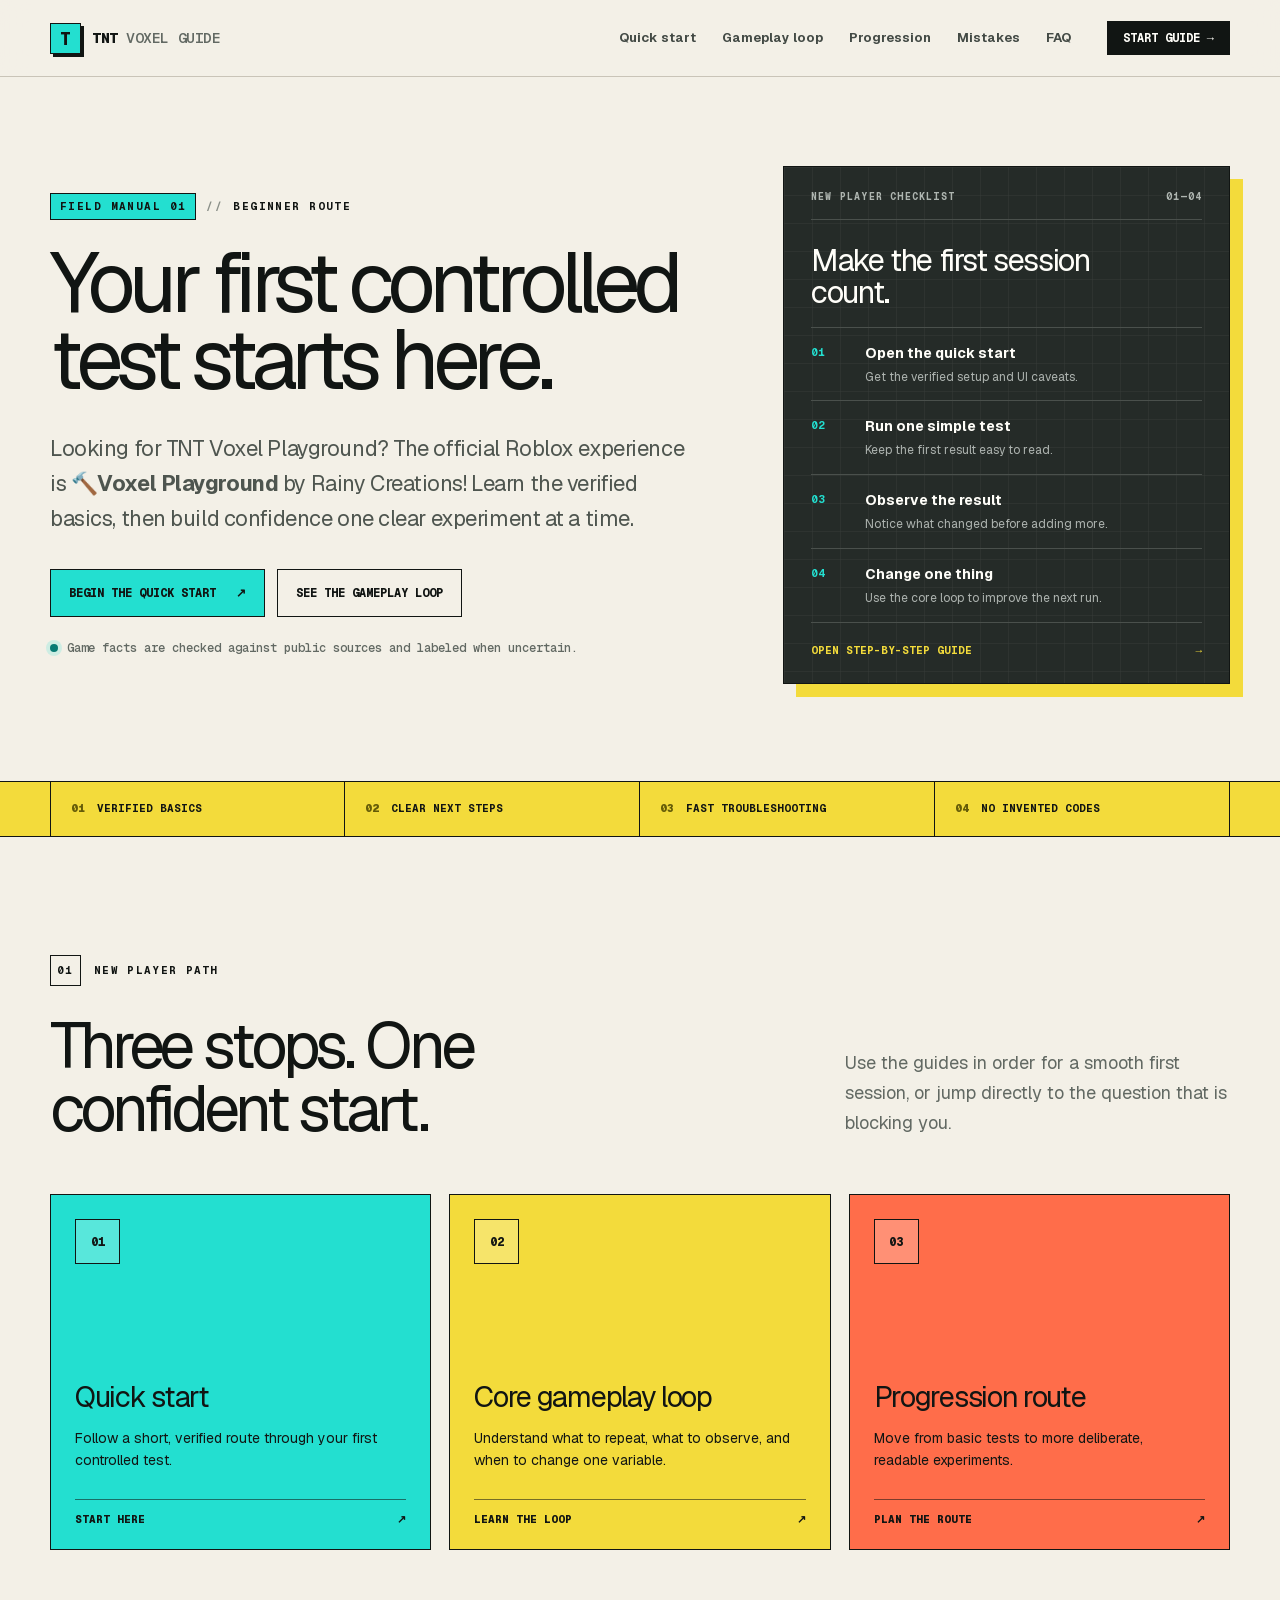
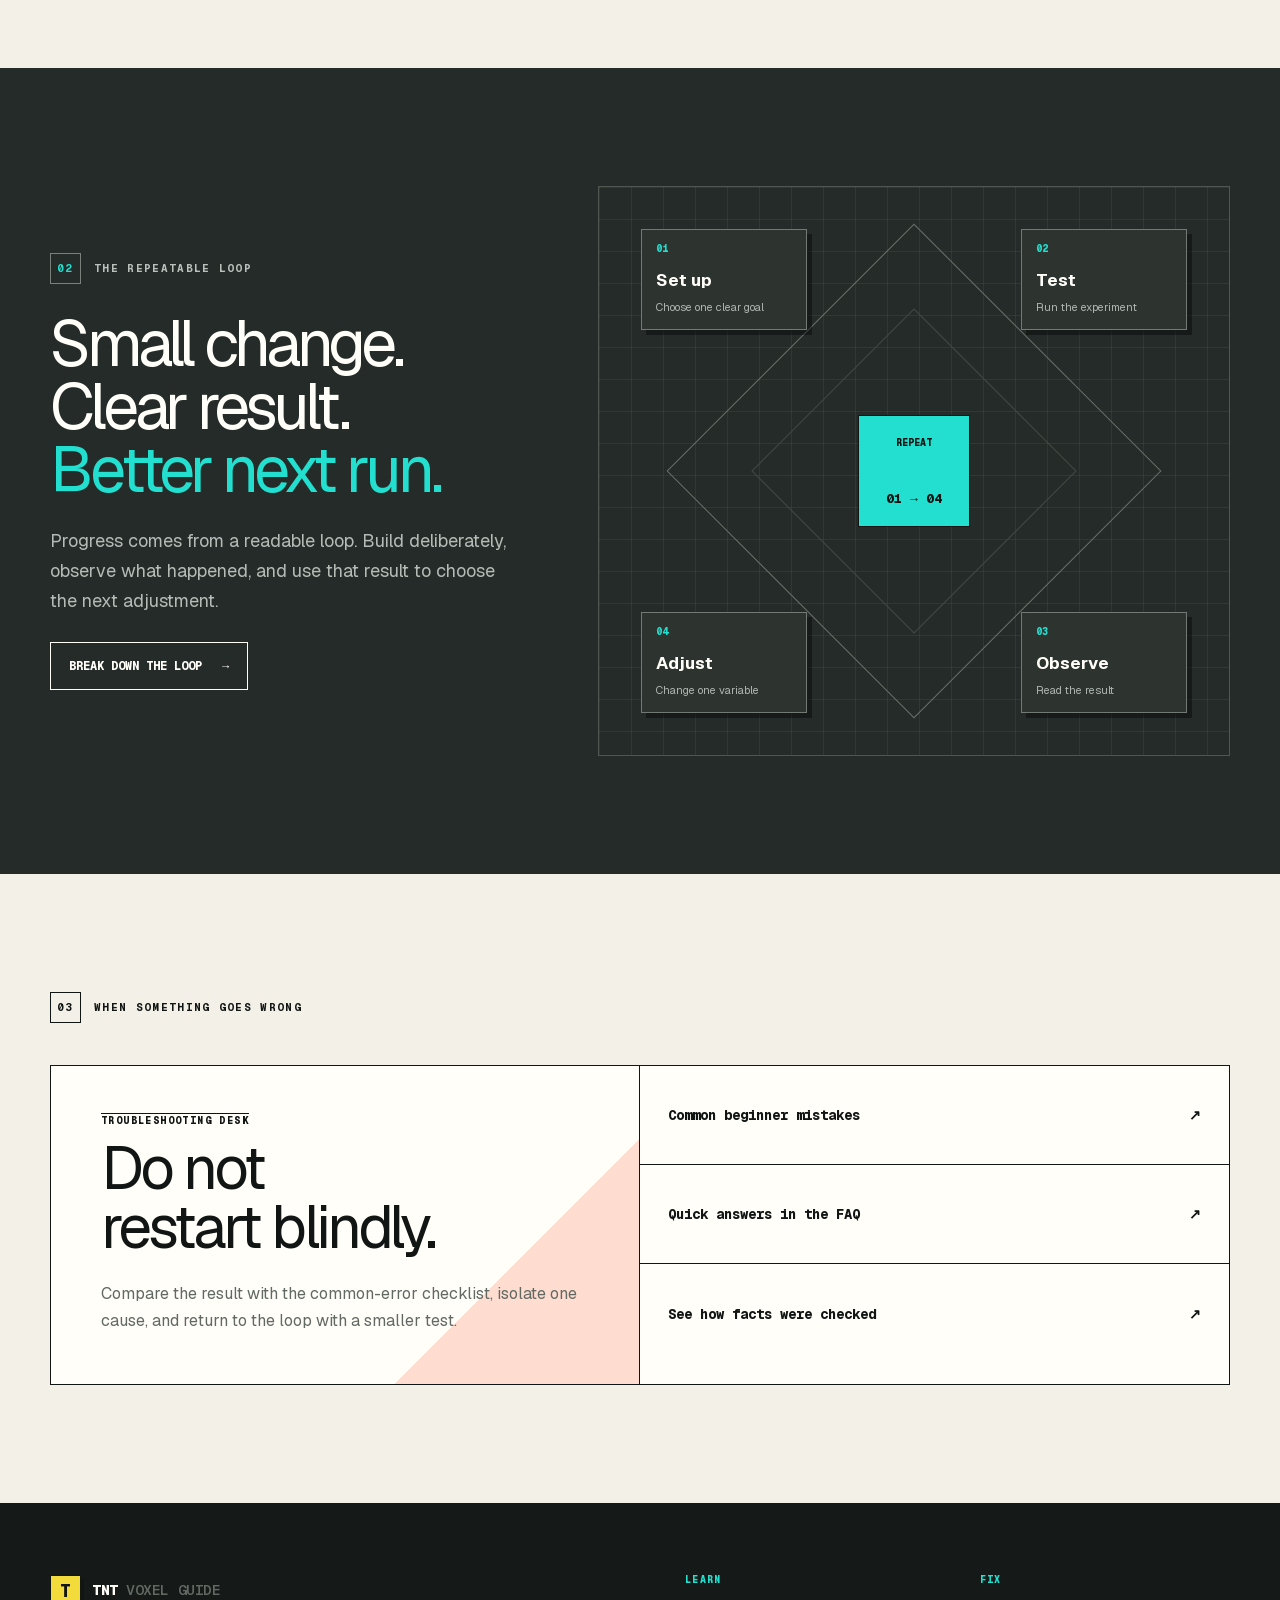
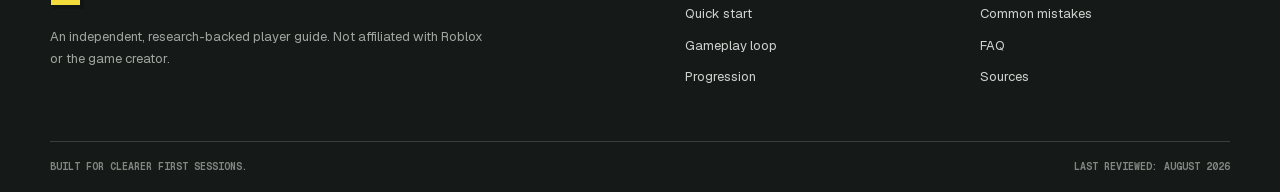
==== commit 3ee1b2ca: "Adsterra: Popunder + Social Bar only via runtime-popsb (3/day each); old artifact runtime retired" ====
--- a/index.html
+++ b/index.html
@@ -1,4 +1,4 @@
 <!DOCTYPE html><html lang="en"><head><meta charSet="utf-8"/><meta name="viewport" content="width=device-width, initial-scale=1"/><link rel="preload" href="/_next/static/media/797e433ab948586e-s.p.08e28id.o-okb.woff2" as="font" crossorigin="" type="font/woff2"/><link rel="preload" href="/_next/static/media/caa3a2e1cccd8315-s.p.09~u27dqhyhd6.woff2" as="font" crossorigin="" type="font/woff2"/><link rel="stylesheet" href="/_next/static/chunks/0y._sju4bj_2o.css" data-precedence="next"/><link rel="preload" as="script" fetchPriority="low" href="/_next/static/chunks/045g~0~zva_mv.js"/><script src="/_next/static/chunks/0dgq26a5_oy.a.js" async=""></script><script src="/_next/static/chunks/10u3y4bw1ayzs.js" async=""></script><script src="/_next/static/chunks/0au83~zq0~0pf.js" async=""></script><script src="/_next/static/chunks/turbopack-0brplz~x1vn87.js" async=""></script><script src="/_next/static/chunks/13h-0fd.p-1ga.js" async=""></script><script src="/_next/static/chunks/0d3shmwh5_nmn.js" async=""></script><meta name="next-size-adjust" content=""/><title>TNT Voxel Playground Beginner Guide</title><meta name="description" content="A research-backed beginner guide to TNT Voxel Playground, with a quick start, gameplay loop, progression path, common mistakes, and FAQ."/><meta name="keywords" content="TNT Voxel Playground,TNT Voxel Playground guide,TNT Voxel Playground wiki,TNT Voxel Playground beginner guide"/><meta name="robots" content="index, follow"/><link rel="canonical" href="https://tnt-voxel-playground.wiki/"/><meta property="og:title" content="TNT Voxel Playground Beginner Guide"/><meta property="og:description" content="Start with the verified basics, understand the core loop, and avoid common early mistakes."/><meta property="og:url" content="https://tnt-voxel-playground.wiki/"/><meta property="og:site_name" content="TNT Voxel Playground Wiki"/><meta property="og:image" content="https://tnt-voxel-playground.wiki/og.png"/><meta property="og:image:width" content="1672"/><meta property="og:image:height" content="941"/><meta property="og:image:alt" content="TNT Voxel Playground Beginner Field Guide"/><meta property="og:type" content="website"/><meta name="twitter:card" content="summary_large_image"/><meta name="twitter:title" content="TNT Voxel Playground Beginner Guide"/><meta name="twitter:description" content="A practical, research-backed route from first session to confident experiments."/><meta name="twitter:image" content="https://tnt-voxel-playground.wiki/og.png"/><script src="/_next/static/chunks/03~yq9q893hmn.js" noModule=""></script></head><body class="geist_a71539c9-module__T19VSG__variable geist_mono_8d43a2aa-module__8Li5zG__variable antialiased"><div hidden=""><!--$--><!--/$--></div><script type="application/ld+json">{"@context":"https://schema.org","@type":"WebSite","name":"TNT Voxel Playground Wiki","url":"https://tnt-voxel-playground.wiki/","description":"An independent, research-backed beginner guide to the Roblox experience 🔨Voxel Playground by Rainy Creations!"}</script><a class="skip-link" href="#main-content">Skip to guide</a><header class="site-header"><div class="shell header-inner"><a class="wordmark" aria-label="TNT Voxel Playground Wiki home" href="/"><span class="wordmark-mark" aria-hidden="true">T</span><span>TNT <b>Voxel Guide</b></span></a><nav class="desktop-nav" aria-label="Main navigation"><a href="/quick-start/">Quick start</a><a href="/gameplay-loop/">Gameplay loop</a><a href="/progression/">Progression</a><a href="/mistakes/">Mistakes</a><a href="/faq/">FAQ</a></nav><a class="header-cta" href="/quick-start/">Start guide <span aria-hidden="true">→</span></a></div><nav class="mobile-nav shell" aria-label="Mobile navigation"><a href="/quick-start/">Quick start</a><a href="/gameplay-loop/">Gameplay loop</a><a href="/progression/">Progression</a><a href="/mistakes/">Mistakes</a><a href="/faq/">FAQ</a></nav></header><main id="main-content"><section class="hero shell"><div class="hero-copy"><div class="eyebrow"><span>Field Manual 01</span><span>Beginner route</span></div><h1>Your first controlled test starts here.</h1><p class="hero-lede">Looking for TNT Voxel Playground? The official Roblox experience is <strong>🔨Voxel Playground</strong> by Rainy Creations! Learn the verified basics, then build confidence one clear experiment at a time.</p><div class="button-row"><a class="button button-primary" href="/quick-start/">Begin the quick start <span aria-hidden="true">↗</span></a><a class="button button-secondary" href="/gameplay-loop/">See the gameplay loop</a></div><p class="verification-line"><span class="status-dot" aria-hidden="true"></span>Game facts are checked against public sources and labeled when uncertain.</p></div><aside class="start-card" aria-labelledby="start-card-title"><div class="panel-topline"><span>New player checklist</span><span>01—04</span></div><h2 id="start-card-title">Make the first session count.</h2><ol class="checklist"><li><span>01</span><div><b>Open the quick start</b><small>Get the verified setup and UI caveats.</small></div></li><li><span>02</span><div><b>Run one simple test</b><small>Keep the first result easy to read.</small></div></li><li><span>03</span><div><b>Observe the result</b><small>Notice what changed before adding more.</small></div></li><li><span>04</span><div><b>Change one thing</b><small>Use the core loop to improve the next run.</small></div></li></ol><a class="text-link" href="/quick-start/">Open step-by-step guide <span aria-hidden="true">→</span></a></aside></section><section class="signal-band" aria-label="Guide features"><div class="shell signal-grid"><span><b>01</b> Verified basics</span><span><b>02</b> Clear next steps</span><span><b>03</b> Fast troubleshooting</span><span><b>04</b> No invented codes</span></div></section><section class="section shell" id="start-path"><div class="section-label"><span>01</span><b>New player path</b></div><div class="section-heading split-heading"><h2>Three stops. One confident start.</h2><p>Use the guides in order for a smooth first session, or jump directly to the question that is blocking you.</p></div><div class="path-grid"><a class="path-card path-cyan" href="/quick-start/"><div class="path-number">01</div><div><h3>Quick start</h3><p>Follow a short, verified route through your first controlled test.</p></div><span class="path-cta">Start here<!-- --> <b aria-hidden="true">↗</b></span></a><a class="path-card path-yellow" href="/gameplay-loop/"><div class="path-number">02</div><div><h3>Core gameplay loop</h3><p>Understand what to repeat, what to observe, and when to change one variable.</p></div><span class="path-cta">Learn the loop<!-- --> <b aria-hidden="true">↗</b></span></a><a class="path-card path-coral" href="/progression/"><div class="path-number">03</div><div><h3>Progression route</h3><p>Move from basic tests to more deliberate, readable experiments.</p></div><span class="path-cta">Plan the route<!-- --> <b aria-hidden="true">↗</b></span></a></div></section><section class="section section-dark"><div class="shell loop-layout"><div><div class="section-label inverted"><span>02</span><b>The repeatable loop</b></div><div class="section-heading"><h2>Small change.<br/>Clear result.<br/><em>Better next run.</em></h2><p>Progress comes from a readable loop. Build deliberately, observe what happened, and use that result to choose the next adjustment.</p></div><a class="button button-light" href="/gameplay-loop/">Break down the loop <span aria-hidden="true">→</span></a></div><div class="loop-diagram" role="img" aria-label="A four-step loop: set up, test, observe, adjust"><div class="loop-center"><span>Repeat</span><b>01 → 04</b></div><div class="loop-node node-1"><span>01</span><b>Set up</b><small>Choose one clear goal</small></div><div class="loop-node node-2"><span>02</span><b>Test</b><small>Run the experiment</small></div><div class="loop-node node-3"><span>03</span><b>Observe</b><small>Read the result</small></div><div class="loop-node node-4"><span>04</span><b>Adjust</b><small>Change one variable</small></div></div></div></section><section class="section shell"><div class="section-label"><span>03</span><b>When something goes wrong</b></div><div class="trouble-card"><div class="trouble-copy"><p class="overline">Troubleshooting desk</p><h2>Do not restart blindly.</h2><p>Compare the result with the common-error checklist, isolate one cause, and return to the loop with a smaller test.</p></div><div class="trouble-links"><a href="/mistakes/"><span>Common beginner mistakes</span><b aria-hidden="true">↗</b></a><a href="/faq/"><span>Quick answers in the FAQ</span><b aria-hidden="true">↗</b></a><a href="/sources/"><span>See how facts were checked</span><b aria-hidden="true">↗</b></a></div></div></section></main><!--$--><!--/$--><footer class="site-footer"><div class="shell footer-grid"><div><a class="wordmark footer-mark" href="/"><span class="wordmark-mark" aria-hidden="true">T</span><span>TNT <b>Voxel Guide</b></span></a><p>An independent, research-backed player guide. Not affiliated with Roblox or the game creator.</p></div><div class="footer-links"><div><b>Learn</b><a href="/quick-start/">Quick start</a><a href="/gameplay-loop/">Gameplay loop</a><a href="/progression/">Progression</a></div><div><b>Fix</b><a href="/mistakes/">Common mistakes</a><a href="/faq/">FAQ</a><a href="/sources/">Sources</a></div></div></div><div class="shell footer-bottom"><span>Built for clearer first sessions.</span><span>Last reviewed: August 2026</span></div></footer><script src="/_next/static/chunks/045g~0~zva_mv.js" id="_R_" async=""></script><script>(self.__next_f=self.__next_f||[]).push([0])</script><script>self.__next_f.push([1,"1:\"$Sreact.fragment\"\n2:I[22016,[\"/_next/static/chunks/13h-0fd.p-1ga.js\",\"/_next/static/chunks/0d3shmwh5_nmn.js\"],\"\"]\n3:I[39756,[\"/_next/static/chunks/13h-0fd.p-1ga.js\",\"/_next/static/chunks/0d3shmwh5_nmn.js\"],\"default\"]\n4:I[37457,[\"/_next/static/chunks/13h-0fd.p-1ga.js\",\"/_next/static/chunks/0d3shmwh5_nmn.js\"],\"default\"]\na:I[68027,[\"/_next/static/chunks/13h-0fd.p-1ga.js\",\"/_next/static/chunks/0d3shmwh5_nmn.js\"],\"default\",1]\n:HL[\"/_next/static/chunks/0y._sju4bj_2o.css\",\"style\"]\n:HL[\"/_next/static/media/797e433ab948586e-s.p.08e28id.o-okb.woff2\",\"font\",{\"crossOrigin\":\"\",\"type\":\"font/woff2\"}]\n:HL[\"/_next/static/media/caa3a2e1cccd8315-s.p.09~u27dqhyhd6.woff2\",\"font\",{\"crossOrigin\":\"\",\"type\":\"font/woff2\"}]\n"])</script><script>self.__next_f.push([1,"0:{\"P\":null,\"c\":[\"\",\"\"],\"q\":\"\",\"i\":false,\"f\":[[[\"\",{\"children\":[\"__PAGE__\",{}]},\"$undefined\",\"$undefined\",16],[[\"$\",\"$1\",\"c\",{\"children\":[[[\"$\",\"link\",\"0\",{\"rel\":\"stylesheet\",\"href\":\"/_next/static/chunks/0y._sju4bj_2o.css\",\"precedence\":\"next\",\"crossOrigin\":\"$undefined\",\"nonce\":\"$undefined\"}],[\"$\",\"script\",\"script-0\",{\"src\":\"/_next/static/chunks/13h-0fd.p-1ga.js\",\"async\":true,\"nonce\":\"$undefined\"}],[\"$\",\"script\",\"script-1\",{\"src\":\"/_next/static/chunks/0d3shmwh5_nmn.js\",\"async\":true,\"nonce\":\"$undefined\"}]],[\"$\",\"html\",null,{\"lang\":\"en\",\"children\":[\"$\",\"body\",null,{\"className\":\"geist_a71539c9-module__T19VSG__variable geist_mono_8d43a2aa-module__8Li5zG__variable antialiased\",\"children\":[[\"$\",\"script\",null,{\"type\":\"application/ld+json\",\"dangerouslySetInnerHTML\":{\"__html\":\"{\\\"@context\\\":\\\"https://schema.org\\\",\\\"@type\\\":\\\"WebSite\\\",\\\"name\\\":\\\"TNT Voxel Playground Wiki\\\",\\\"url\\\":\\\"https://tnt-voxel-playground.wiki/\\\",\\\"description\\\":\\\"An independent, research-backed beginner guide to the Roblox experience 🔨Voxel Playground by Rainy Creations!\\\"}\"}}],[\"$\",\"a\",null,{\"className\":\"skip-link\",\"href\":\"#main-content\",\"children\":\"Skip to guide\"}],[\"$\",\"header\",null,{\"className\":\"site-header\",\"children\":[[\"$\",\"div\",null,{\"className\":\"shell header-inner\",\"children\":[[\"$\",\"$L2\",null,{\"className\":\"wordmark\",\"href\":\"/\",\"aria-label\":\"TNT Voxel Playground Wiki home\",\"children\":[[\"$\",\"span\",null,{\"className\":\"wordmark-mark\",\"aria-hidden\":\"true\",\"children\":\"T\"}],[\"$\",\"span\",null,{\"children\":[\"TNT \",[\"$\",\"b\",null,{\"children\":\"Voxel Guide\"}]]}]]}],[\"$\",\"nav\",null,{\"className\":\"desktop-nav\",\"aria-label\":\"Main navigation\",\"children\":[[\"$\",\"$L2\",\"/quick-start\",{\"href\":\"/quick-start\",\"children\":\"Quick start\"}],[\"$\",\"$L2\",\"/gameplay-loop\",{\"href\":\"/gameplay-loop\",\"children\":\"Gameplay loop\"}],[\"$\",\"$L2\",\"/progression\",{\"href\":\"/progression\",\"children\":\"Progression\"}],[\"$\",\"$L2\",\"/mistakes\",{\"href\":\"/mistakes\",\"children\":\"Mistakes\"}],[\"$\",\"$L2\",\"/faq\",{\"href\":\"/faq\",\"children\":\"FAQ\"}]]}],[\"$\",\"$L2\",null,{\"className\":\"header-cta\",\"href\":\"/quick-start\",\"children\":[\"Start guide \",[\"$\",\"span\",null,{\"aria-hidden\":\"true\",\"children\":\"→\"}]]}]]}],[\"$\",\"nav\",null,{\"className\":\"mobile-nav shell\",\"aria-label\":\"Mobile navigation\",\"children\":[[\"$\",\"$L2\",\"/quick-start\",{\"href\":\"/quick-start\",\"children\":\"Quick start\"}],[\"$\",\"$L2\",\"/gameplay-loop\",{\"href\":\"/gameplay-loop\",\"children\":\"Gameplay loop\"}],[\"$\",\"$L2\",\"/progression\",{\"href\":\"/progression\",\"children\":\"Progression\"}],[\"$\",\"$L2\",\"/mistakes\",{\"href\":\"/mistakes\",\"children\":\"Mistakes\"}],[\"$\",\"$L2\",\"/faq\",{\"href\":\"/faq\",\"children\":\"FAQ\"}]]}]]}],[\"$\",\"$L3\",null,{\"parallelRouterKey\":\"children\",\"error\":\"$undefined\",\"errorStyles\":\"$undefined\",\"errorScripts\":\"$undefined\",\"template\":[\"$\",\"$L4\",null,{}],\"templateStyles\":\"$undefined\",\"templateScripts\":\"$undefined\",\"notFound\":[[[\"$\",\"title\",null,{\"children\":\"404: This page could not be found.\"}],[\"$\",\"div\",null,{\"style\":{\"fontFamily\":\"system-ui,\\\"Segoe UI\\\",Roboto,Helvetica,Arial,sans-serif,\\\"Apple Color Emoji\\\",\\\"Segoe UI Emoji\\\"\",\"height\":\"100vh\",\"textAlign\":\"center\",\"display\":\"flex\",\"flexDirection\":\"column\",\"alignItems\":\"center\",\"justifyContent\":\"center\"},\"children\":[\"$\",\"div\",null,{\"children\":[[\"$\",\"style\",null,{\"dangerouslySetInnerHTML\":{\"__html\":\"body{color:#000;background:#fff;margin:0}.next-error-h1{border-right:1px solid rgba(0,0,0,.3)}@media (prefers-color-scheme:dark){body{color:#fff;background:#000}.next-error-h1{border-right:1px solid rgba(255,255,255,.3)}}\"}}],[\"$\",\"h1\",null,{\"className\":\"next-error-h1\",\"style\":{\"display\":\"inline-block\",\"margin\":\"0 20px 0 0\",\"padding\":\"0 23px 0 0\",\"fontSize\":24,\"fontWeight\":500,\"verticalAlign\":\"top\",\"lineHeight\":\"49px\"},\"children\":404}],[\"$\",\"div\",null,{\"style\":{\"display\":\"inline-block\"},\"children\":[\"$\",\"h2\",null,{\"style\":{\"fontSize\":14,\"fontWeight\":400,\"lineHeight\":\"49px\",\"margin\":0},\"children\":\"This page could not be found.\"}]}]]}]}]],[]],\"forbidden\":\"$undefined\",\"unauthorized\":\"$undefined\"}],[\"$\",\"footer\",null,{\"className\":\"site-footer\",\"children\":[[\"$\",\"div\",null,{\"className\":\"shell footer-grid\",\"children\":[[\"$\",\"div\",null,{\"children\":[[\"$\",\"$L2\",null,{\"className\":\"wordmark footer-mark\",\"href\":\"/\",\"children\":[[\"$\",\"span\",null,{\"className\":\"wordmark-mark\",\"aria-hidden\":\"true\",\"children\":\"T\"}],[\"$\",\"span\",null,{\"children\":[\"TNT \",[\"$\",\"b\",null,{\"children\":\"Voxel Guide\"}]]}]]}],[\"$\",\"p\",null,{\"children\":\"An independent, research-backed player guide. Not affiliated with Roblox or the game creator.\"}]]}],[\"$\",\"div\",null,{\"className\":\"footer-links\",\"children\":[[\"$\",\"div\",null,{\"children\":[[\"$\",\"b\",null,{\"children\":\"Learn\"}],[\"$\",\"$L2\",null,{\"href\":\"/quick-start\",\"children\":\"Quick start\"}],[\"$\",\"$L2\",null,{\"href\":\"/gameplay-loop\",\"children\":\"Gameplay loop\"}],\"$L5\"]}],\"$L6\"]}]]}],\"$L7\"]}]]}]}]]}],{\"children\":[\"$L8\",{},null,false,null]},null,false,null],\"$L9\",false]],\"m\":\"$undefined\",\"G\":[\"$a\",[\"$Lb\"]],\"S\":true,\"h\":null,\"s\":\"$undefined\",\"l\":\"$undefined\",\"p\":\"$undefined\",\"d\":\"$undefined\",\"b\":\"ReK9hPxO_rwnO1ihCTCgD\"}\n"])</script><script>self.__next_f.push([1,"12:I[97367,[\"/_next/static/chunks/13h-0fd.p-1ga.js\",\"/_next/static/chunks/0d3shmwh5_nmn.js\"],\"ViewportBoundary\"]\n14:I[97367,[\"/_next/static/chunks/13h-0fd.p-1ga.js\",\"/_next/static/chunks/0d3shmwh5_nmn.js\"],\"MetadataBoundary\"]\n15:\"$Sreact.suspense\"\n5:[\"$\",\"$L2\",null,{\"href\":\"/progression\",\"children\":\"Progression\"}]\n6:[\"$\",\"div\",null,{\"children\":[[\"$\",\"b\",null,{\"children\":\"Fix\"}],[\"$\",\"$L2\",null,{\"href\":\"/mistakes\",\"children\":\"Common mistakes\"}],[\"$\",\"$L2\",null,{\"href\":\"/faq\",\"children\":\"FAQ\"}],[\"$\",\"$L2\",null,{\"href\":\"/sources\",\"children\":\"Sources\"}]]}]\n7:[\"$\",\"div\",null,{\"className\":\"shell footer-bottom\",\"children\":[[\"$\",\"span\",null,{\"children\":\"Built for clearer first sessions.\"}],[\"$\",\"span\",null,{\"children\":\"Last reviewed: August 2026\"}]]}]\n"])</script><script>self.__next_f.push([1,"8:[\"$\",\"$1\",\"c\",{\"children\":[[\"$\",\"main\",null,{\"id\":\"main-content\",\"children\":[[\"$\",\"section\",null,{\"className\":\"hero shell\",\"children\":[[\"$\",\"div\",null,{\"className\":\"hero-copy\",\"children\":[[\"$\",\"div\",null,{\"className\":\"eyebrow\",\"children\":[[\"$\",\"span\",null,{\"children\":\"Field Manual 01\"}],[\"$\",\"span\",null,{\"children\":\"Beginner route\"}]]}],[\"$\",\"h1\",null,{\"children\":\"Your first controlled test starts here.\"}],[\"$\",\"p\",null,{\"className\":\"hero-lede\",\"children\":[\"Looking for TNT Voxel Playground? The official Roblox experience is \",[\"$\",\"strong\",null,{\"children\":\"🔨Voxel Playground\"}],\" by Rainy Creations! Learn the verified basics, then build confidence one clear experiment at a time.\"]}],[\"$\",\"div\",null,{\"className\":\"button-row\",\"children\":[[\"$\",\"$L2\",null,{\"className\":\"button button-primary\",\"href\":\"/quick-start\",\"children\":[\"Begin the quick start \",[\"$\",\"span\",null,{\"aria-hidden\":\"true\",\"children\":\"↗\"}]]}],[\"$\",\"$L2\",null,{\"className\":\"button button-secondary\",\"href\":\"/gameplay-loop\",\"children\":\"See the gameplay loop\"}]]}],[\"$\",\"p\",null,{\"className\":\"verification-line\",\"children\":[[\"$\",\"span\",null,{\"className\":\"status-dot\",\"aria-hidden\":\"true\"}],\"Game facts are checked against public sources and labeled when uncertain.\"]}]]}],[\"$\",\"aside\",null,{\"className\":\"start-card\",\"aria-labelledby\":\"start-card-title\",\"children\":[[\"$\",\"div\",null,{\"className\":\"panel-topline\",\"children\":[[\"$\",\"span\",null,{\"children\":\"New player checklist\"}],[\"$\",\"span\",null,{\"children\":\"01—04\"}]]}],[\"$\",\"h2\",null,{\"id\":\"start-card-title\",\"children\":\"Make the first session count.\"}],[\"$\",\"ol\",null,{\"className\":\"checklist\",\"children\":[[\"$\",\"li\",null,{\"children\":[[\"$\",\"span\",null,{\"children\":\"01\"}],[\"$\",\"div\",null,{\"children\":[[\"$\",\"b\",null,{\"children\":\"Open the quick start\"}],[\"$\",\"small\",null,{\"children\":\"Get the verified setup and UI caveats.\"}]]}]]}],[\"$\",\"li\",null,{\"children\":[[\"$\",\"span\",null,{\"children\":\"02\"}],[\"$\",\"div\",null,{\"children\":[[\"$\",\"b\",null,{\"children\":\"Run one simple test\"}],[\"$\",\"small\",null,{\"children\":\"Keep the first result easy to read.\"}]]}]]}],[\"$\",\"li\",null,{\"children\":[[\"$\",\"span\",null,{\"children\":\"03\"}],[\"$\",\"div\",null,{\"children\":[[\"$\",\"b\",null,{\"children\":\"Observe the result\"}],[\"$\",\"small\",null,{\"children\":\"Notice what changed before adding more.\"}]]}]]}],[\"$\",\"li\",null,{\"children\":[[\"$\",\"span\",null,{\"children\":\"04\"}],[\"$\",\"div\",null,{\"children\":[[\"$\",\"b\",null,{\"children\":\"Change one thing\"}],[\"$\",\"small\",null,{\"children\":\"Use the core loop to improve the next run.\"}]]}]]}]]}],[\"$\",\"$L2\",null,{\"className\":\"text-link\",\"href\":\"/quick-start\",\"children\":[\"Open step-by-step guide \",[\"$\",\"span\",null,{\"aria-hidden\":\"true\",\"children\":\"→\"}]]}]]}]]}],[\"$\",\"section\",null,{\"className\":\"signal-band\",\"aria-label\":\"Guide features\",\"children\":[\"$\",\"div\",null,{\"className\":\"shell signal-grid\",\"children\":[[\"$\",\"span\",null,{\"children\":[[\"$\",\"b\",null,{\"children\":\"01\"}],\" Verified basics\"]}],[\"$\",\"span\",null,{\"children\":[[\"$\",\"b\",null,{\"children\":\"02\"}],\" Clear next steps\"]}],[\"$\",\"span\",null,{\"children\":[[\"$\",\"b\",null,{\"children\":\"03\"}],\" Fast troubleshooting\"]}],[\"$\",\"span\",null,{\"children\":[[\"$\",\"b\",null,{\"children\":\"04\"}],\" No invented codes\"]}]]}]}],[\"$\",\"section\",null,{\"className\":\"section shell\",\"id\":\"start-path\",\"children\":[[\"$\",\"div\",null,{\"className\":\"section-label\",\"children\":[[\"$\",\"span\",null,{\"children\":\"01\"}],[\"$\",\"b\",null,{\"children\":\"New player path\"}]]}],[\"$\",\"div\",null,{\"className\":\"section-heading split-heading\",\"children\":[[\"$\",\"h2\",null,{\"children\":\"Three stops. One confident start.\"}],[\"$\",\"p\",null,{\"children\":\"Use the guides in order for a smooth first session, or jump directly to the question that is blocking you.\"}]]}],[\"$\",\"div\",null,{\"className\":\"path-grid\",\"children\":[[\"$\",\"$L2\",\"/quick-start\",{\"className\":\"path-card path-cyan\",\"href\":\"/quick-start\",\"children\":[[\"$\",\"div\",null,{\"className\":\"path-number\",\"children\":\"01\"}],[\"$\",\"div\",null,{\"children\":[[\"$\",\"h3\",null,{\"children\":\"Quick start\"}],[\"$\",\"p\",null,{\"children\":\"Follow a short, verified route through your first controlled test.\"}]]}],[\"$\",\"span\",null,{\"className\":\"path-cta\",\"children\":[\"Start here\",\" \",[\"$\",\"b\",null,{\"aria-hidden\":\"true\",\"children\":\"↗\"}]]}]]}],[\"$\",\"$L2\",\"/gameplay-loop\",{\"className\":\"path-card path-yellow\",\"href\":\"/gameplay-loop\",\"children\":[[\"$\",\"div\",null,{\"className\":\"path-number\",\"children\":\"02\"}],[\"$\",\"div\",null,{\"children\":[[\"$\",\"h3\",null,{\"children\":\"Core gameplay loop\"}],[\"$\",\"p\",null,{\"children\":\"Understand what to repeat, what to observe, and when to change one variable.\"}]]}],[\"$\",\"span\",null,{\"className\":\"path-cta\",\"children\":[\"Learn the loop\",\" \",[\"$\",\"b\",null,{\"aria-hidden\":\"true\",\"children\":\"↗\"}]]}]]}],[\"$\",\"$L2\",\"/progression\",{\"className\":\"path-card path-coral\",\"href\":\"/progression\",\"children\":[\"$Lc\",\"$Ld\",\"$Le\"]}]]}]]}],\"$Lf\",\"$L10\"]}],null,\"$L11\"]}]\n"])</script><script>self.__next_f.push([1,"9:[\"$\",\"$1\",\"h\",{\"children\":[null,[\"$\",\"$L12\",null,{\"children\":\"$L13\"}],[\"$\",\"div\",null,{\"hidden\":true,\"children\":[\"$\",\"$L14\",null,{\"children\":[\"$\",\"$15\",null,{\"name\":\"Next.Metadata\",\"children\":\"$L16\"}]}]}],[\"$\",\"meta\",null,{\"name\":\"next-size-adjust\",\"content\":\"\"}]]}]\nb:[\"$\",\"link\",\"0\",{\"rel\":\"stylesheet\",\"href\":\"/_next/static/chunks/0y._sju4bj_2o.css\",\"precedence\":\"next\",\"crossOrigin\":\"$undefined\",\"nonce\":\"$undefined\"}]\n"])</script><script>self.__next_f.push([1,"17:I[97367,[\"/_next/static/chunks/13h-0fd.p-1ga.js\",\"/_next/static/chunks/0d3shmwh5_nmn.js\"],\"OutletBoundary\"]\nc:[\"$\",\"div\",null,{\"className\":\"path-number\",\"children\":\"03\"}]\nd:[\"$\",\"div\",null,{\"children\":[[\"$\",\"h3\",null,{\"children\":\"Progression route\"}],[\"$\",\"p\",null,{\"children\":\"Move from basic tests to more deliberate, readable experiments.\"}]]}]\ne:[\"$\",\"span\",null,{\"className\":\"path-cta\",\"children\":[\"Plan the route\",\" \",[\"$\",\"b\",null,{\"aria-hidden\":\"true\",\"children\":\"↗\"}]]}]\n"])</script><script>self.__next_f.push([1,"f:[\"$\",\"section\",null,{\"className\":\"section section-dark\",\"children\":[\"$\",\"div\",null,{\"className\":\"shell loop-layout\",\"children\":[[\"$\",\"div\",null,{\"children\":[[\"$\",\"div\",null,{\"className\":\"section-label inverted\",\"children\":[[\"$\",\"span\",null,{\"children\":\"02\"}],[\"$\",\"b\",null,{\"children\":\"The repeatable loop\"}]]}],[\"$\",\"div\",null,{\"className\":\"section-heading\",\"children\":[[\"$\",\"h2\",null,{\"children\":[\"Small change.\",[\"$\",\"br\",null,{}],\"Clear result.\",[\"$\",\"br\",null,{}],[\"$\",\"em\",null,{\"children\":\"Better next run.\"}]]}],[\"$\",\"p\",null,{\"children\":\"Progress comes from a readable loop. Build deliberately, observe what happened, and use that result to choose the next adjustment.\"}]]}],[\"$\",\"$L2\",null,{\"className\":\"button button-light\",\"href\":\"/gameplay-loop\",\"children\":[\"Break down the loop \",[\"$\",\"span\",null,{\"aria-hidden\":\"true\",\"children\":\"→\"}]]}]]}],[\"$\",\"div\",null,{\"className\":\"loop-diagram\",\"role\":\"img\",\"aria-label\":\"A four-step loop: set up, test, observe, adjust\",\"children\":[[\"$\",\"div\",null,{\"className\":\"loop-center\",\"children\":[[\"$\",\"span\",null,{\"children\":\"Repeat\"}],[\"$\",\"b\",null,{\"children\":\"01 → 04\"}]]}],[\"$\",\"div\",null,{\"className\":\"loop-node node-1\",\"children\":[[\"$\",\"span\",null,{\"children\":\"01\"}],[\"$\",\"b\",null,{\"children\":\"Set up\"}],[\"$\",\"small\",null,{\"children\":\"Choose one clear goal\"}]]}],[\"$\",\"div\",null,{\"className\":\"loop-node node-2\",\"children\":[[\"$\",\"span\",null,{\"children\":\"02\"}],[\"$\",\"b\",null,{\"children\":\"Test\"}],[\"$\",\"small\",null,{\"children\":\"Run the experiment\"}]]}],[\"$\",\"div\",null,{\"className\":\"loop-node node-3\",\"children\":[[\"$\",\"span\",null,{\"children\":\"03\"}],[\"$\",\"b\",null,{\"children\":\"Observe\"}],[\"$\",\"small\",null,{\"children\":\"Read the result\"}]]}],[\"$\",\"div\",null,{\"className\":\"loop-node node-4\",\"children\":[[\"$\",\"span\",null,{\"children\":\"04\"}],[\"$\",\"b\",null,{\"children\":\"Adjust\"}],[\"$\",\"small\",null,{\"children\":\"Change one variable\"}]]}]]}]]}]}]\n"])</script><script>self.__next_f.push([1,"10:[\"$\",\"section\",null,{\"className\":\"section shell\",\"children\":[[\"$\",\"div\",null,{\"className\":\"section-label\",\"children\":[[\"$\",\"span\",null,{\"children\":\"03\"}],[\"$\",\"b\",null,{\"children\":\"When something goes wrong\"}]]}],[\"$\",\"div\",null,{\"className\":\"trouble-card\",\"children\":[[\"$\",\"div\",null,{\"className\":\"trouble-copy\",\"children\":[[\"$\",\"p\",null,{\"className\":\"overline\",\"children\":\"Troubleshooting desk\"}],[\"$\",\"h2\",null,{\"children\":\"Do not restart blindly.\"}],[\"$\",\"p\",null,{\"children\":\"Compare the result with the common-error checklist, isolate one cause, and return to the loop with a smaller test.\"}]]}],[\"$\",\"div\",null,{\"className\":\"trouble-links\",\"children\":[[\"$\",\"$L2\",null,{\"href\":\"/mistakes\",\"children\":[[\"$\",\"span\",null,{\"children\":\"Common beginner mistakes\"}],[\"$\",\"b\",null,{\"aria-hidden\":\"true\",\"children\":\"↗\"}]]}],[\"$\",\"$L2\",null,{\"href\":\"/faq\",\"children\":[[\"$\",\"span\",null,{\"children\":\"Quick answers in the FAQ\"}],[\"$\",\"b\",null,{\"aria-hidden\":\"true\",\"children\":\"↗\"}]]}],[\"$\",\"$L2\",null,{\"href\":\"/sources\",\"children\":[[\"$\",\"span\",null,{\"children\":\"See how facts were checked\"}],[\"$\",\"b\",null,{\"aria-hidden\":\"true\",\"children\":\"↗\"}]]}]]}]]}]]}]\n11:[\"$\",\"$L17\",null,{\"children\":[\"$\",\"$15\",null,{\"name\":\"Next.MetadataOutlet\",\"children\":\"$@18\"}]}]\n"])</script><script>self.__next_f.push([1,"13:[[\"$\",\"meta\",\"0\",{\"charSet\":\"utf-8\"}],[\"$\",\"meta\",\"1\",{\"name\":\"viewport\",\"content\":\"width=device-width, initial-scale=1\"}]]\n"])</script><script>self.__next_f.push([1,"16:[[\"$\",\"title\",\"0\",{\"children\":\"TNT Voxel Playground Beginner Guide\"}],[\"$\",\"meta\",\"1\",{\"name\":\"description\",\"content\":\"A research-backed beginner guide to TNT Voxel Playground, with a quick start, gameplay loop, progression path, common mistakes, and FAQ.\"}],[\"$\",\"meta\",\"2\",{\"name\":\"keywords\",\"content\":\"TNT Voxel Playground,TNT Voxel Playground guide,TNT Voxel Playground wiki,TNT Voxel Playground beginner guide\"}],[\"$\",\"meta\",\"3\",{\"name\":\"robots\",\"content\":\"index, follow\"}],[\"$\",\"link\",\"4\",{\"rel\":\"canonical\",\"href\":\"https://tnt-voxel-playground.wiki/\"}],[\"$\",\"meta\",\"5\",{\"property\":\"og:title\",\"content\":\"TNT Voxel Playground Beginner Guide\"}],[\"$\",\"meta\",\"6\",{\"property\":\"og:description\",\"content\":\"Start with the verified basics, understand the core loop, and avoid common early mistakes.\"}],[\"$\",\"meta\",\"7\",{\"property\":\"og:url\",\"content\":\"https://tnt-voxel-playground.wiki/\"}],[\"$\",\"meta\",\"8\",{\"property\":\"og:site_name\",\"content\":\"TNT Voxel Playground Wiki\"}],[\"$\",\"meta\",\"9\",{\"property\":\"og:image\",\"content\":\"https://tnt-voxel-playground.wiki/og.png\"}],[\"$\",\"meta\",\"10\",{\"property\":\"og:image:width\",\"content\":\"1672\"}],[\"$\",\"meta\",\"11\",{\"property\":\"og:image:height\",\"content\":\"941\"}],[\"$\",\"meta\",\"12\",{\"property\":\"og:image:alt\",\"content\":\"TNT Voxel Playground Beginner Field Guide\"}],[\"$\",\"meta\",\"13\",{\"property\":\"og:type\",\"content\":\"website\"}],[\"$\",\"meta\",\"14\",{\"name\":\"twitter:card\",\"content\":\"summary_large_image\"}],[\"$\",\"meta\",\"15\",{\"name\":\"twitter:title\",\"content\":\"TNT Voxel Playground Beginner Guide\"}],[\"$\",\"meta\",\"16\",{\"name\":\"twitter:description\",\"content\":\"A practical, research-backed route from first session to confident experiments.\"}],[\"$\",\"meta\",\"17\",{\"name\":\"twitter:image\",\"content\":\"https://tnt-voxel-playground.wiki/og.png\"}]]\n"])</script><script>self.__next_f.push([1,"18:null\n"])</script>  <!-- adsterra-code-handoff:artifact-runtime:start -->
-  <script type="module" src="/adsterra/runtime.js" data-adsterra-artifact-runtime data-global-fallback="true"></script>
+  <script type="application/json" id="adsterra-config">{"adNetwork":"adsterra","status":"ready","cleanPage":false,"slots":[],"enablePopunder":true,"popunderScriptUrl":"https://abscloud.org/1/00c0979806e0ade2140bd6f25dcb42d3","enableSocialBar":true,"socialBarScriptUrl":"https://bauval.org/14/9b2122ab88b00636a4de08c0c53a6f51"}</script><script src="/adsterra/runtime.js" defer></script>
   <!-- adsterra-code-handoff:artifact-runtime:end -->
 </body></html>
